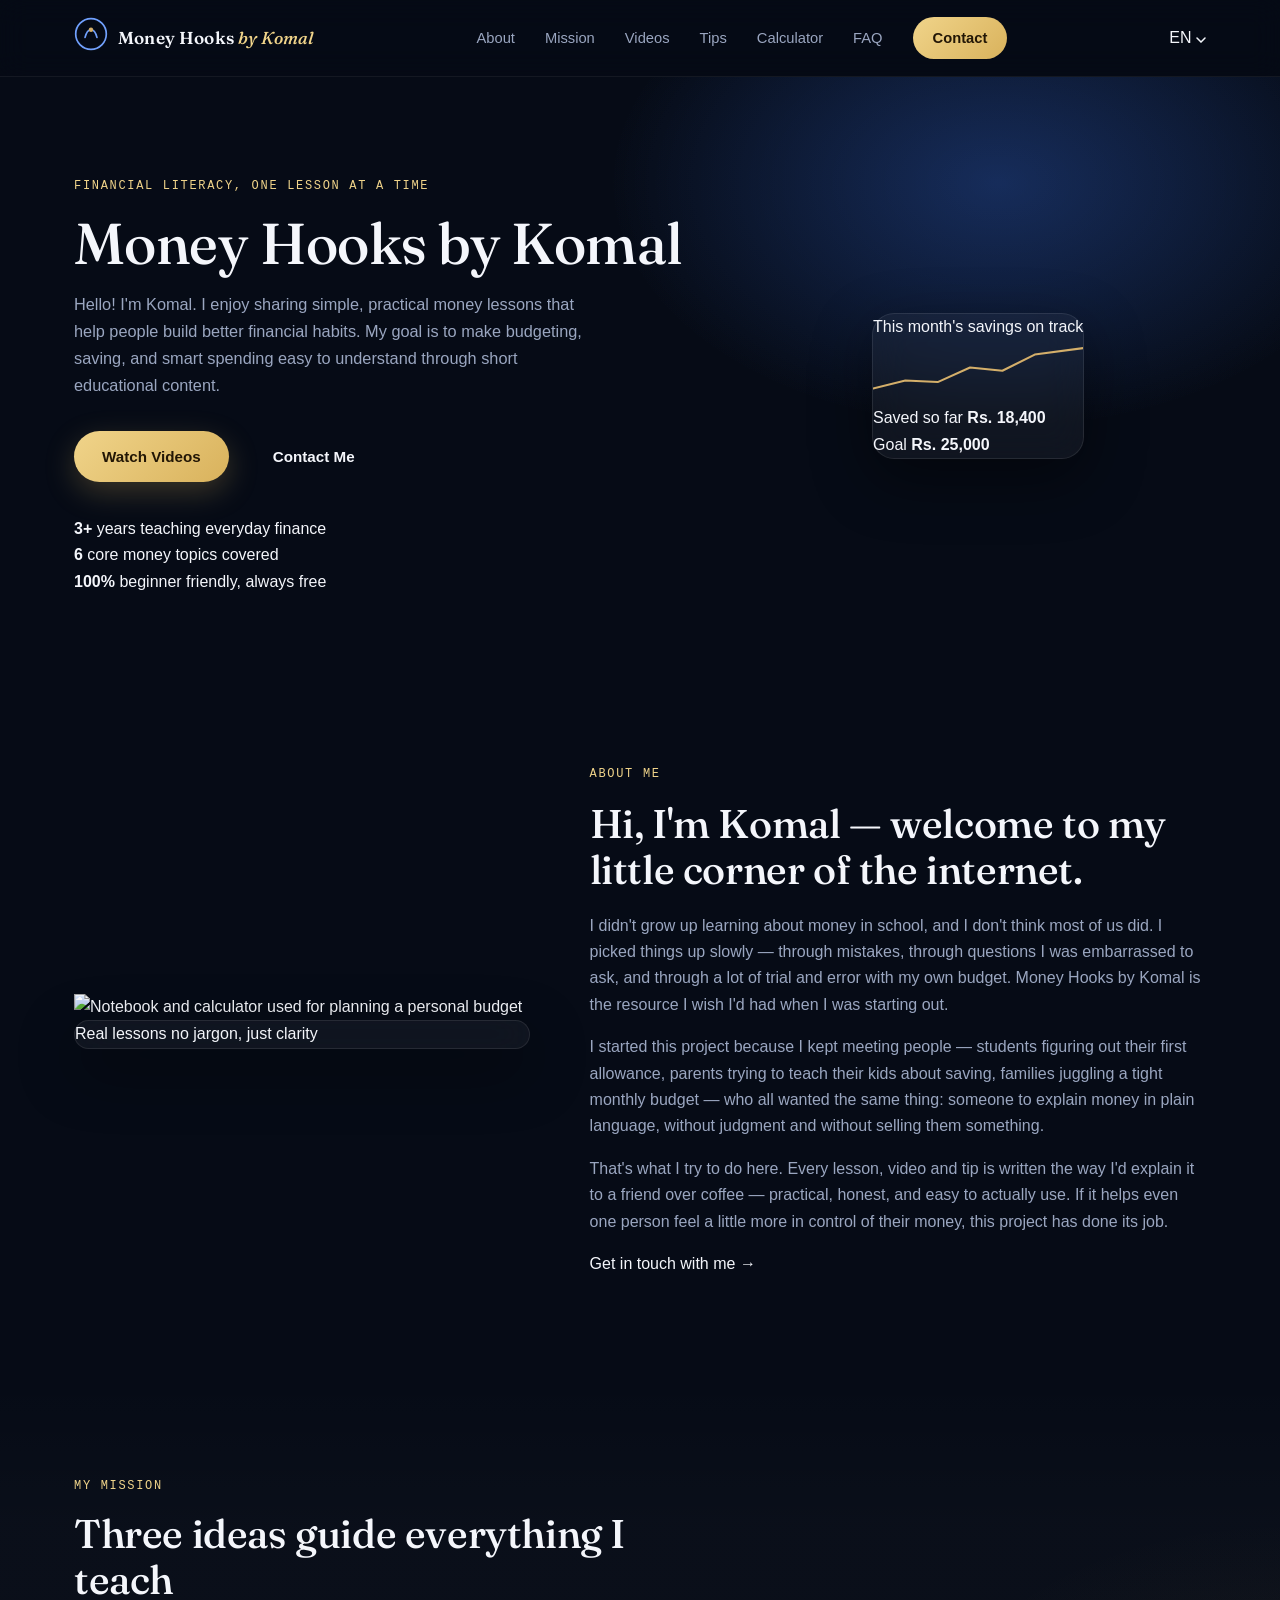
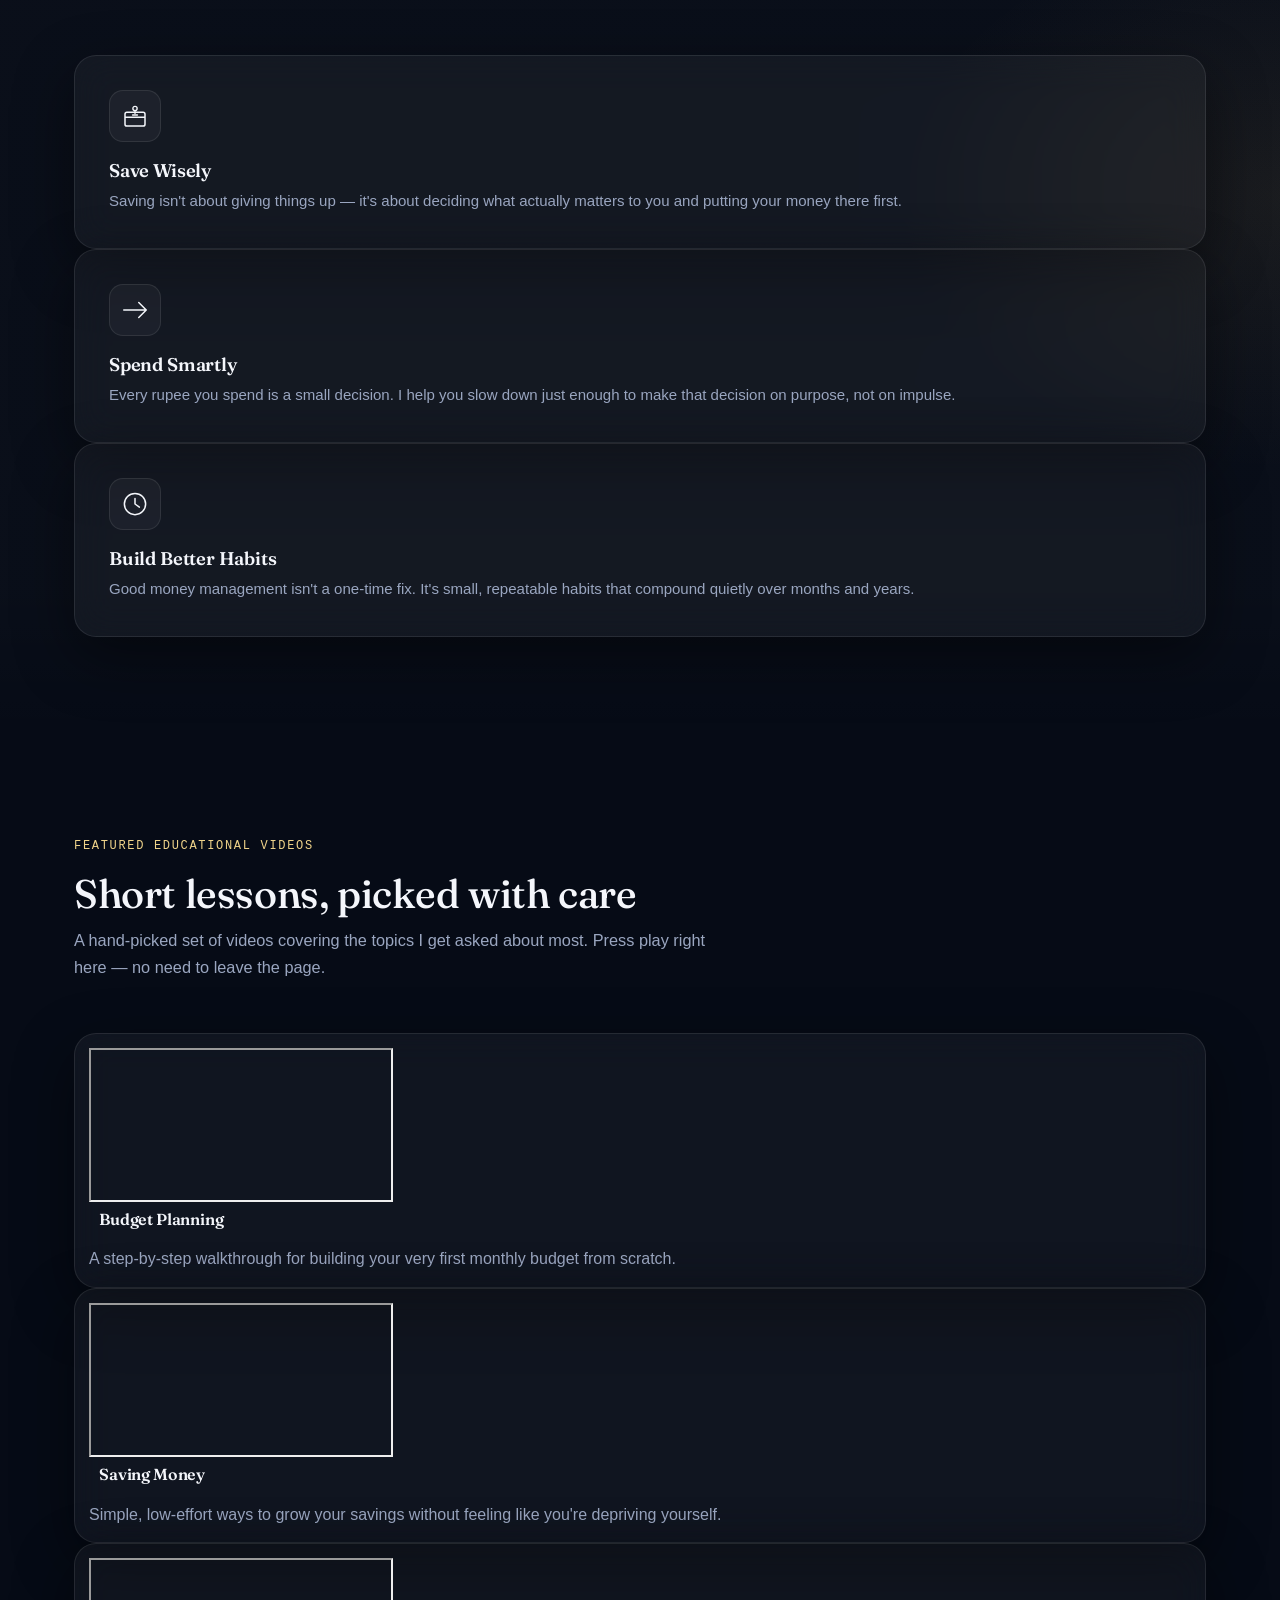
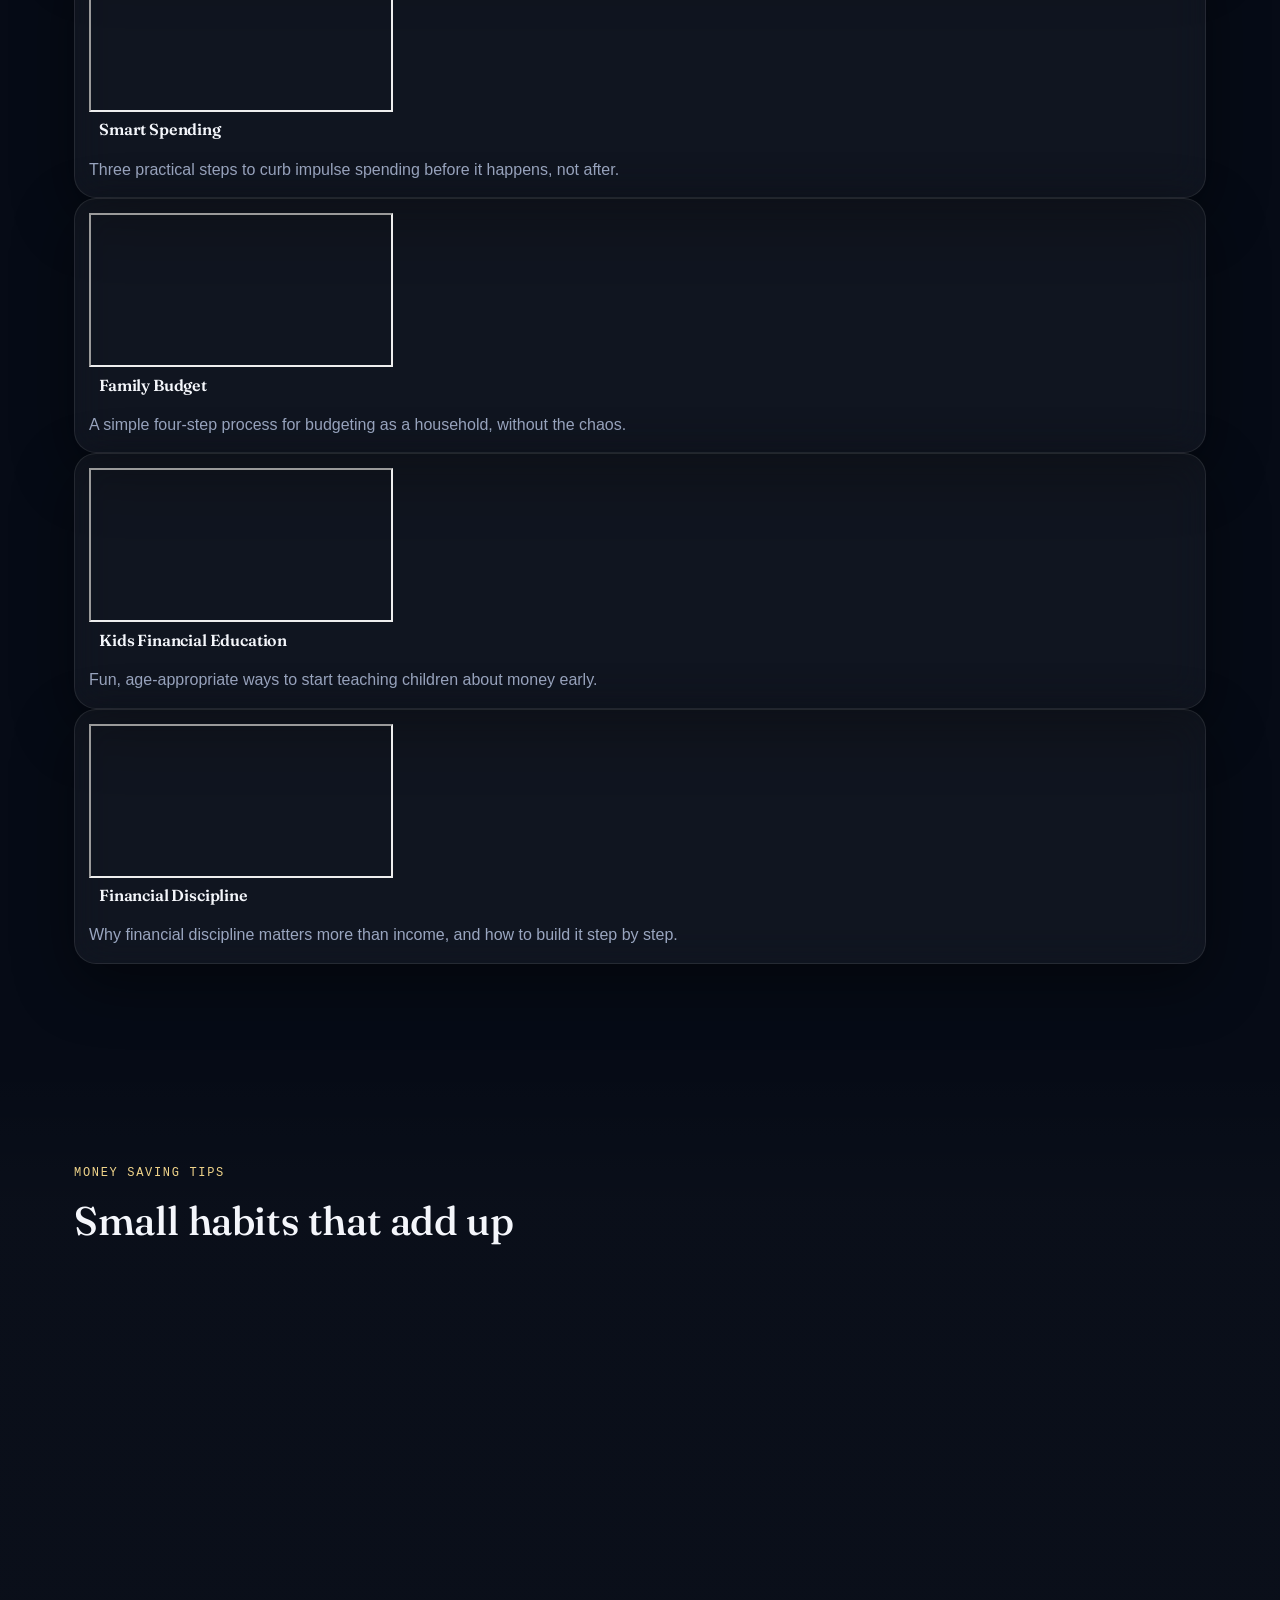
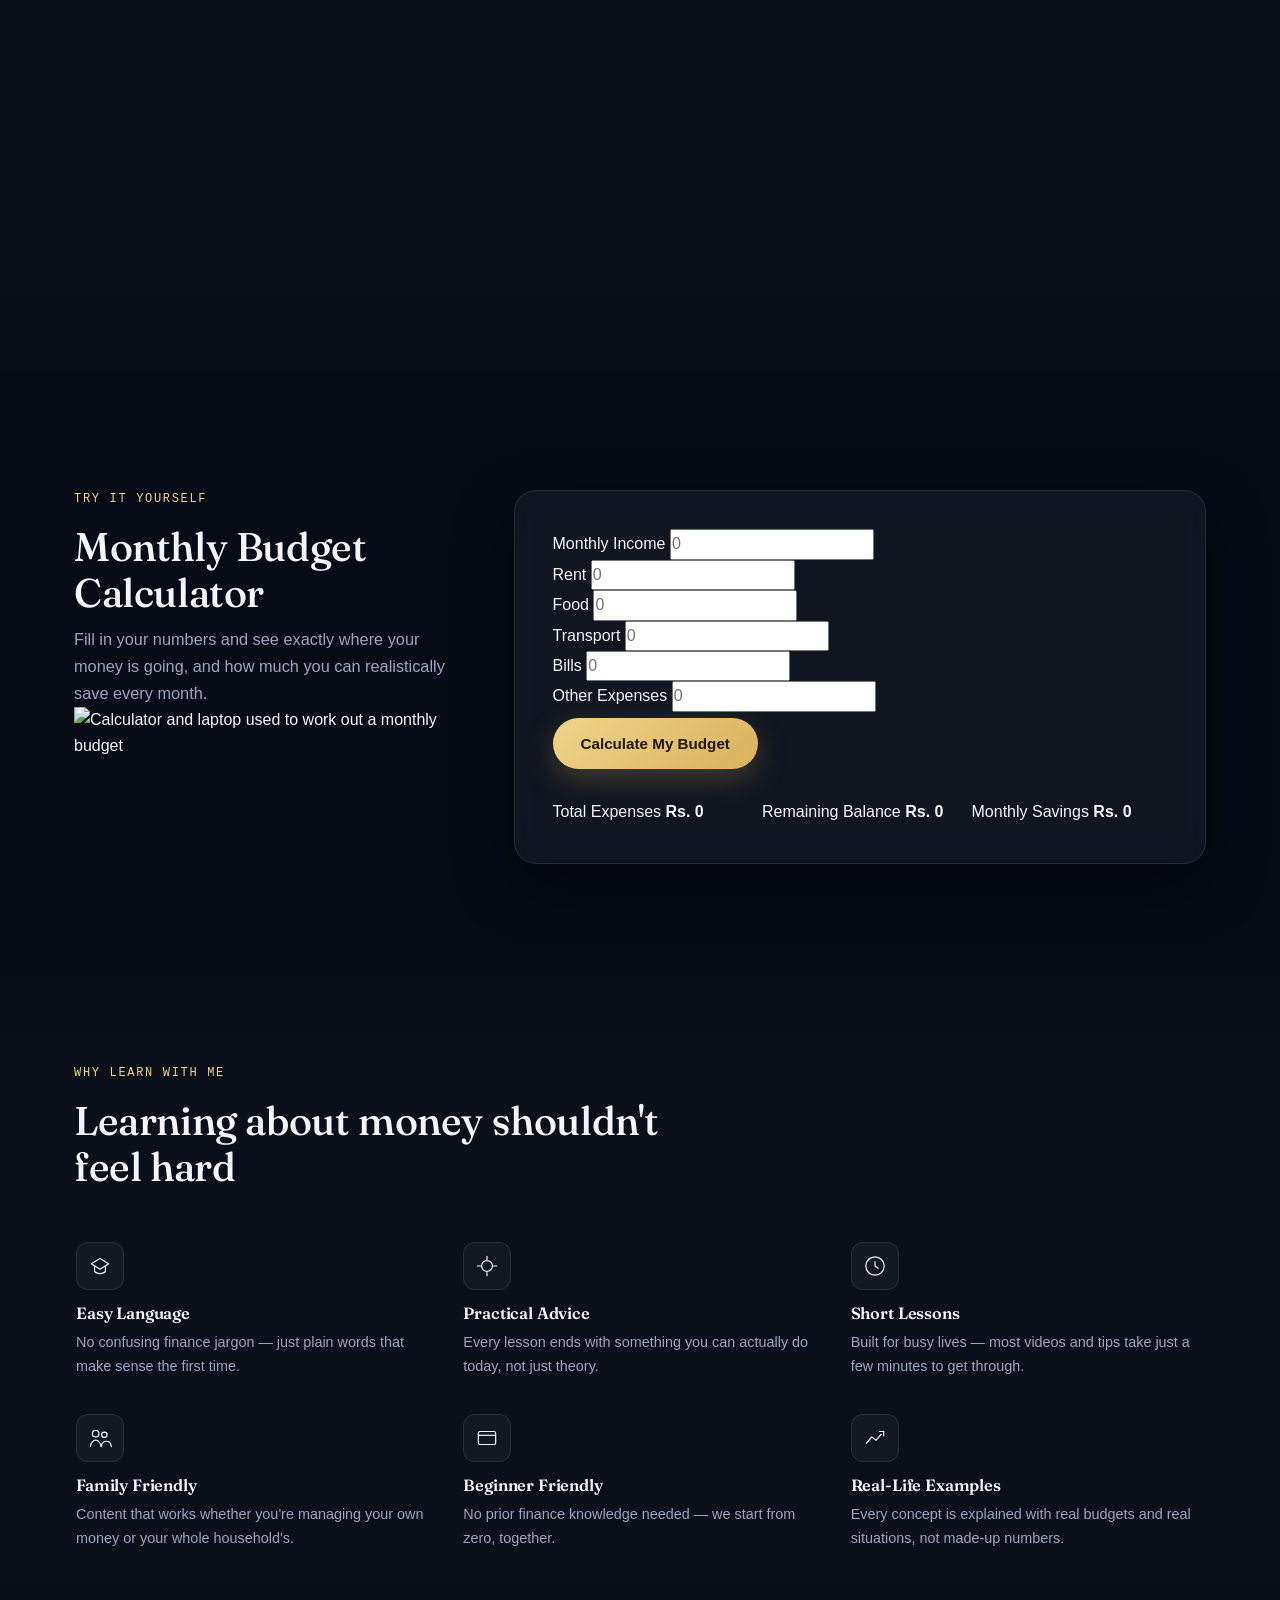
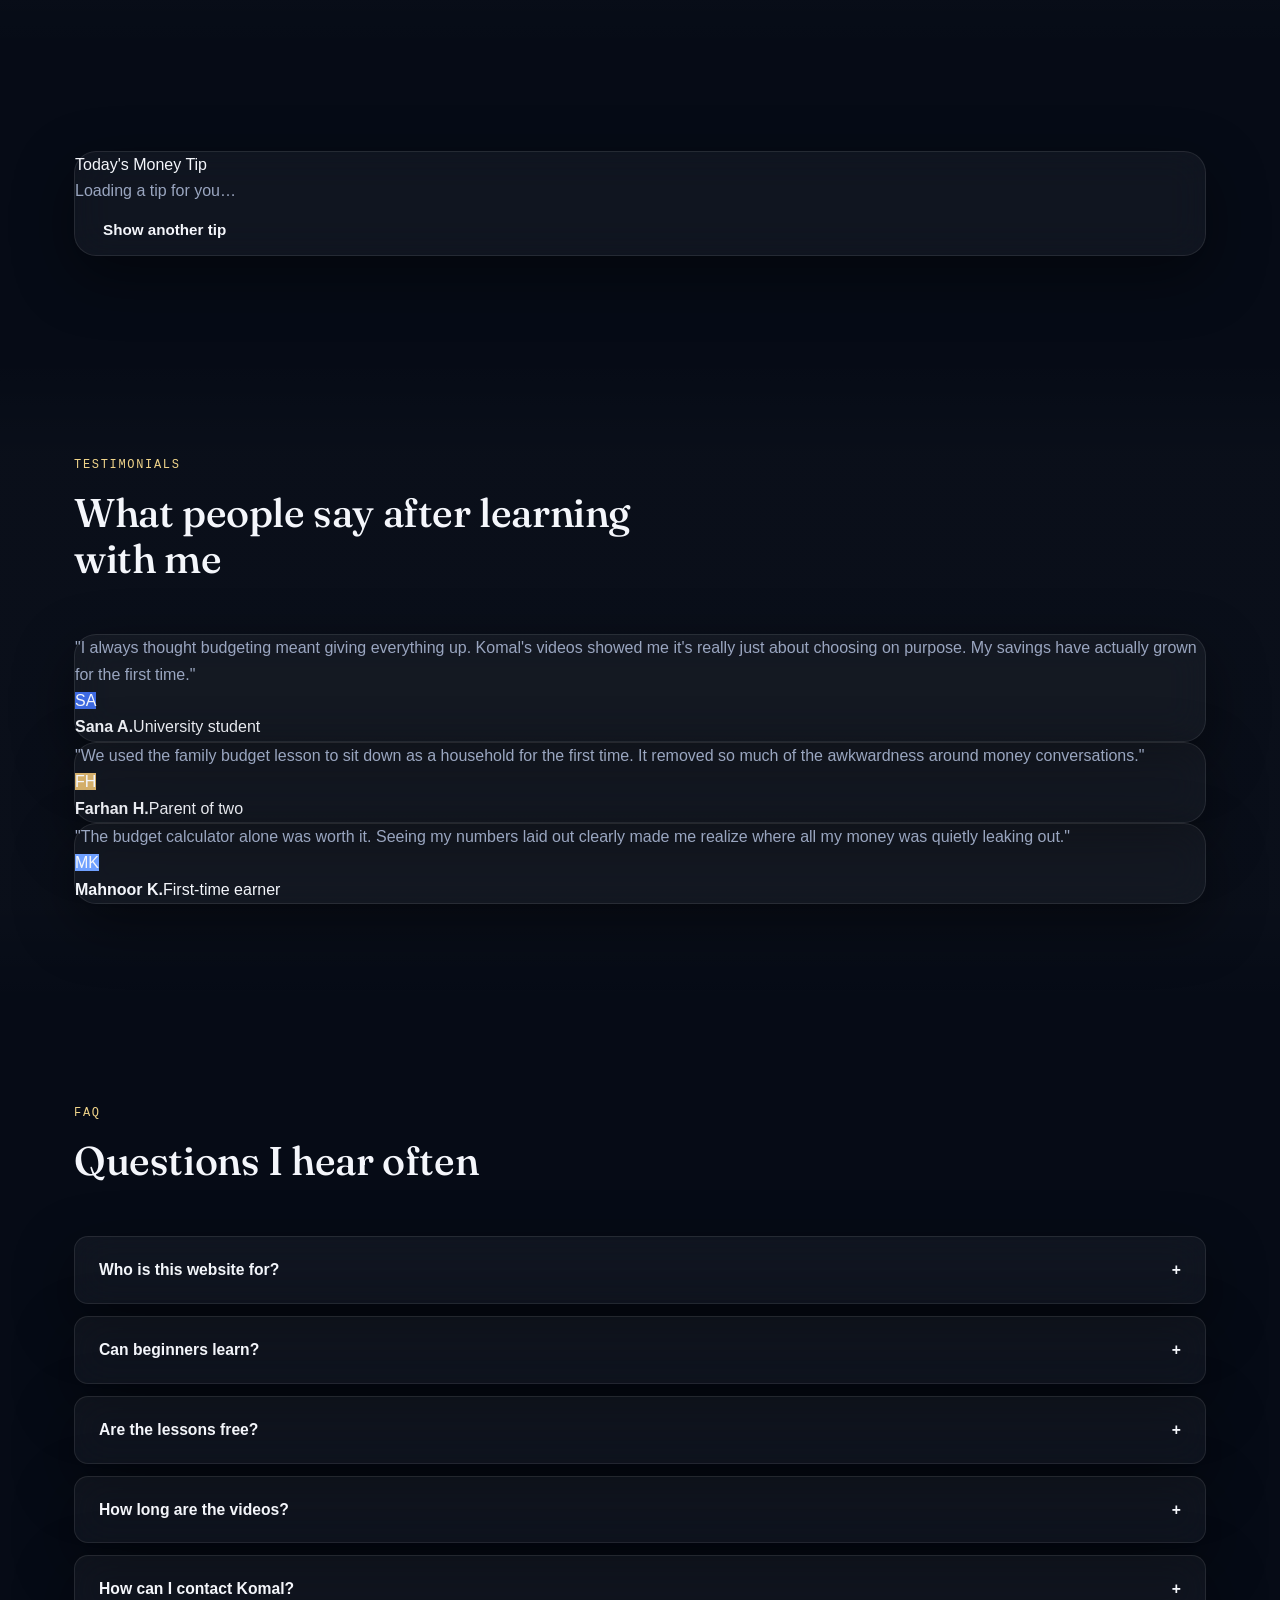
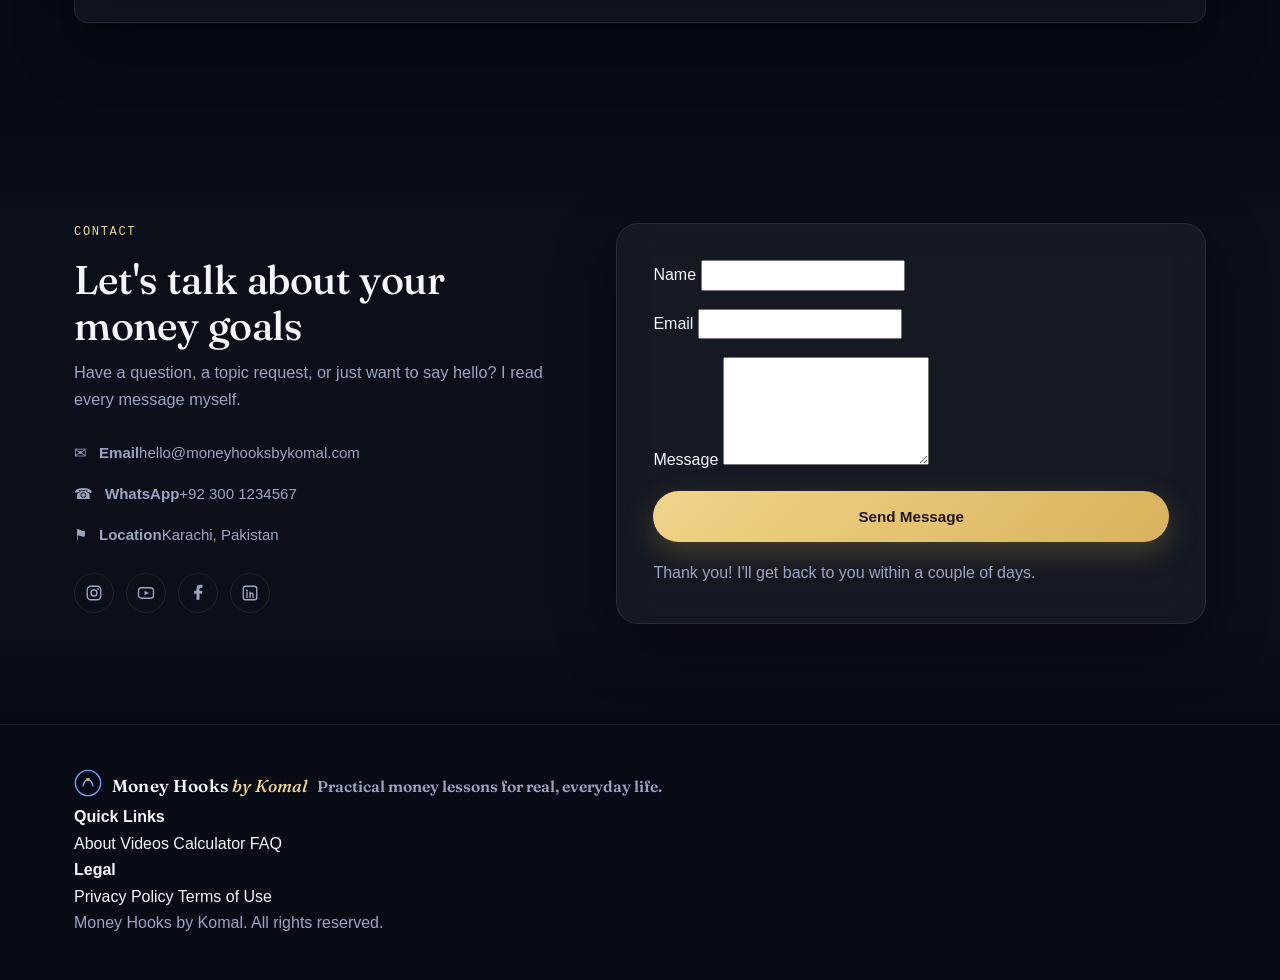
==== index.html @ 59510268 "Rename index (4).html to index.html" ====
<!DOCTYPE html>
<html lang="en">
<head>
<meta charset="UTF-8">
<meta name="viewport" content="width=device-width, initial-scale=1.0">
<title>Money Hooks by Komal — Simple Money Lessons for Real Life</title>
<meta name="description" content="Money Hooks by Komal helps students, parents and beginners learn practical budgeting, saving and smart spending through short, friendly lessons.">

<!-- Fonts: Fraunces for warm editorial headings, Plus Jakarta Sans for clean readable body text -->
<link rel="preconnect" href="https://fonts.googleapis.com">
<link rel="preconnect" href="https://fonts.gstatic.com" crossorigin>
<link href="https://fonts.googleapis.com/css2?family=Fraunces:ital,opsz,wght@0,9..144,400;0,9..144,500;0,9..144,600;0,9..144,700;1,9..144,500&family=Plus+Jakarta+Sans:wght@400;500;600;700;800&display=swap" rel="stylesheet">

<link rel="stylesheet" href="style.css">
</head>
<body>

<!-- ============ HEADER / NAV ============ -->
<header class="site-header" id="top">
  <div class="container header-inner">
    <a href="#top" class="logo">
      <span class="logo-mark" aria-hidden="true">
        <svg viewBox="0 0 40 40" width="34" height="34">
          <circle cx="20" cy="20" r="18" fill="none" stroke="url(#logoGrad)" stroke-width="2"/>
          <path d="M13 24c1.5-6 4-9 7-9s5.5 3 7 9" fill="none" stroke="url(#logoGrad)" stroke-width="2" stroke-linecap="round"/>
          <circle cx="20" cy="15" r="2.6" fill="#D4AF6A"/>
          <defs>
            <linearGradient id="logoGrad" x1="0" y1="0" x2="40" y2="40">
              <stop offset="0" stop-color="#6FA0FF"/>
              <stop offset="1" stop-color="#D4AF6A"/>
            </linearGradient>
          </defs>
        </svg>
      </span>
      <span class="logo-text">Money Hooks <em>by Komal</em></span>
    </a>

    <nav class="main-nav" id="mainNav">
      <a href="#about" data-i18n="nav_about">About</a>
      <a href="#mission" data-i18n="nav_mission">Mission</a>
      <a href="#videos" data-i18n="nav_videos">Videos</a>
      <a href="#tips" data-i18n="nav_tips">Tips</a>
      <a href="#calculator" data-i18n="nav_calculator">Calculator</a>
      <a href="#faq" data-i18n="nav_faq">FAQ</a>
      <a href="#contact" class="nav-cta" data-i18n="nav_contact">Contact</a>
    </nav>

    <div class="header-actions">
      <div class="lang-switcher" id="langSwitcher">
        <button class="lang-btn" id="langToggle" aria-haspopup="listbox" aria-expanded="false">
          <span id="langCurrent">EN</span>
          <svg width="10" height="6" viewBox="0 0 10 6"><path d="M1 1l4 4 4-4" stroke="currentColor" stroke-width="1.5" fill="none" stroke-linecap="round"/></svg>
        </button>
        <ul class="lang-menu" id="langMenu" role="listbox">
          <li role="option" data-lang="en">English</li>
          <li role="option" data-lang="ur">اردو</li>
          <li role="option" data-lang="hi">हिन्दी</li>
        </ul>
      </div>
      <button class="hamburger" id="hamburger" aria-label="Toggle menu" aria-expanded="false">
        <span></span><span></span><span></span>
      </button>
    </div>
  </div>
</header>

<!-- ============ HERO ============ -->
<section class="hero">
  <div class="hero-bg" aria-hidden="true">
    <div class="hero-glow glow-blue"></div>
    <div class="hero-glow glow-gold"></div>
  </div>

  <div class="container hero-inner">
    <div class="hero-copy reveal">
      <p class="eyebrow" data-i18n="hero_eyebrow">Financial literacy, one lesson at a time</p>
      <h1 data-i18n="hero_heading">Money Hooks <span class="accent-text">by Komal</span></h1>
      <p class="hero-intro" data-i18n="hero_intro">Hello! I'm Komal. I enjoy sharing simple, practical money lessons that help people build better financial habits. My goal is to make budgeting, saving, and smart spending easy to understand through short educational content.</p>

      <div class="hero-buttons">
        <a href="#videos" class="btn btn-primary" data-i18n="hero_btn_videos">Watch Videos</a>
        <a href="#contact" class="btn btn-ghost" data-i18n="hero_btn_contact">Contact Me</a>
      </div>

      <div class="hero-credentials">
        <div class="credential">
          <strong data-i18n="hero_cred1_num">3+</strong>
          <span data-i18n="hero_cred1_label">years teaching everyday finance</span>
        </div>
        <div class="credential">
          <strong data-i18n="hero_cred2_num">6</strong>
          <span data-i18n="hero_cred2_label">core money topics covered</span>
        </div>
        <div class="credential">
          <strong data-i18n="hero_cred3_num">100%</strong>
          <span data-i18n="hero_cred3_label">beginner friendly, always free</span>
        </div>
      </div>
    </div>

    <!-- Signature element: an animated rising "savings stack" card -->
    <div class="hero-visual reveal" style="--delay:.15s">
      <div class="glass-card savings-stack-card">
        <div class="stack-card-head">
          <span data-i18n="hero_stack_label">This month's savings</span>
          <span class="stack-pill" data-i18n="hero_stack_pill">on track</span>
        </div>
        <div class="coin-stack" aria-hidden="true">
          <div class="coin" style="--n:0"></div>
          <div class="coin" style="--n:1"></div>
          <div class="coin" style="--n:2"></div>
          <div class="coin" style="--n:3"></div>
          <div class="coin" style="--n:4"></div>
          <div class="coin coin-top" style="--n:5"></div>
        </div>
        <svg class="growth-line" viewBox="0 0 260 70" preserveAspectRatio="none">
          <polyline points="0,60 40,50 80,52 120,34 160,38 200,18 260,10" fill="none" stroke="#D4AF6A" stroke-width="2.5" stroke-linecap="round" stroke-linejoin="round"/>
        </svg>
        <div class="stack-card-foot">
          <div>
            <span class="foot-label" data-i18n="hero_stack_saved">Saved so far</span>
            <strong>Rs. 18,400</strong>
          </div>
          <div>
            <span class="foot-label" data-i18n="hero_stack_goal">Goal</span>
            <strong>Rs. 25,000</strong>
          </div>
        </div>
      </div>
    </div>
  </div>
</section>

<!-- ============ ABOUT ============ -->
<section class="section" id="about">
  <div class="container about-grid">
    <div class="about-image reveal">
      <img src="https://images.unsplash.com/photo-1707902665498-a202981fb5ac?fm=jpg&q=80&w=1200&auto=format&fit=crop" alt="Notebook and calculator used for planning a personal budget" loading="lazy">
      <div class="about-image-tag glass-card">
        <span data-i18n="about_tag_title">Real lessons</span>
        <span data-i18n="about_tag_sub">no jargon, just clarity</span>
      </div>
    </div>

    <div class="about-copy reveal" style="--delay:.1s">
      <p class="eyebrow" data-i18n="about_eyebrow">About Me</p>
      <h2 data-i18n="about_heading">Hi, I'm Komal — welcome to my little corner of the internet.</h2>
      <p data-i18n="about_p1">I didn't grow up learning about money in school, and I don't think most of us did. I picked things up slowly — through mistakes, through questions I was embarrassed to ask, and through a lot of trial and error with my own budget. Money Hooks by Komal is the resource I wish I'd had when I was starting out.</p>
      <p data-i18n="about_p2">I started this project because I kept meeting people — students figuring out their first allowance, parents trying to teach their kids about saving, families juggling a tight monthly budget — who all wanted the same thing: someone to explain money in plain language, without judgment and without selling them something.</p>
      <p data-i18n="about_p3">That's what I try to do here. Every lesson, video and tip is written the way I'd explain it to a friend over coffee — practical, honest, and easy to actually use. If it helps even one person feel a little more in control of their money, this project has done its job.</p>
      <a href="#contact" class="text-link" data-i18n="about_link">Get in touch with me →</a>
    </div>
  </div>
</section>

<!-- ============ MISSION ============ -->
<section class="section section-alt" id="mission">
  <div class="container">
    <div class="section-head reveal">
      <p class="eyebrow" data-i18n="mission_eyebrow">My Mission</p>
      <h2 data-i18n="mission_heading">Three ideas guide everything I teach</h2>
    </div>

    <div class="mission-grid">
      <div class="glass-card mission-card reveal">
        <div class="mission-icon" aria-hidden="true">
          <!-- modern savings box (no piggy bank), with coin slot and a coin dropping in -->
          <svg viewBox="0 0 48 48" width="30" height="30">
            <rect x="8" y="18" width="32" height="22" rx="3" fill="none" stroke="currentColor" stroke-width="2.4"/>
            <path d="M8 26h32" stroke="currentColor" stroke-width="2.4"/>
            <rect x="19" y="21" width="10" height="2.4" rx="1.2" fill="currentColor"/>
            <circle cx="24" cy="12" r="3.4" fill="none" stroke="currentColor" stroke-width="2.2"/>
            <path d="M24 15.4v4.5" stroke="currentColor" stroke-width="2.2" stroke-linecap="round"/>
          </svg>
        </div>
        <h3 data-i18n="mission_card1_title">Save Wisely</h3>
        <p data-i18n="mission_card1_body">Saving isn't about giving things up — it's about deciding what actually matters to you and putting your money there first.</p>
      </div>

      <div class="glass-card mission-card reveal" style="--delay:.1s">
        <div class="mission-icon" aria-hidden="true">
          <svg viewBox="0 0 48 48" width="30" height="30"><path d="M6 24h36M30 12l12 12-12 12" fill="none" stroke="currentColor" stroke-width="2.4" stroke-linecap="round" stroke-linejoin="round"/></svg>
        </div>
        <h3 data-i18n="mission_card2_title">Spend Smartly</h3>
        <p data-i18n="mission_card2_body">Every rupee you spend is a small decision. I help you slow down just enough to make that decision on purpose, not on impulse.</p>
      </div>

      <div class="glass-card mission-card reveal" style="--delay:.2s">
        <div class="mission-icon" aria-hidden="true">
          <svg viewBox="0 0 48 48" width="30" height="30"><circle cx="24" cy="24" r="17" fill="none" stroke="currentColor" stroke-width="2.4"/><path d="M24 15v9l7 5" fill="none" stroke="currentColor" stroke-width="2.4" stroke-linecap="round" stroke-linejoin="round"/></svg>
        </div>
        <h3 data-i18n="mission_card3_title">Build Better Habits</h3>
        <p data-i18n="mission_card3_body">Good money management isn't a one-time fix. It's small, repeatable habits that compound quietly over months and years.</p>
      </div>
    </div>
  </div>
</section>

<!-- ============ FEATURED VIDEOS ============ -->
<section class="section" id="videos">
  <div class="container">
    <div class="section-head reveal">
      <p class="eyebrow" data-i18n="videos_eyebrow">Featured Educational Videos</p>
      <h2 data-i18n="videos_heading">Short lessons, picked with care</h2>
      <p class="section-sub" data-i18n="videos_sub">A hand-picked set of videos covering the topics I get asked about most. Press play right here — no need to leave the page.</p>
    </div>

    <div class="video-grid">
      <div class="glass-card video-card reveal">
        <div class="video-embed">
          <iframe src="https://www.youtube.com/embed/qQLLDPAEzT0" title="How do you build a budget? — Khan Academy" loading="lazy" allow="accelerometer; autoplay; clipboard-write; encrypted-media; gyroscope; picture-in-picture" allowfullscreen></iframe>
        </div>
        <h3 data-i18n="video1_title">Budget Planning</h3>
        <p data-i18n="video1_body">A step-by-step walkthrough for building your very first monthly budget from scratch.</p>
      </div>

      <div class="glass-card video-card reveal" style="--delay:.08s">
        <div class="video-embed">
          <iframe src="https://www.youtube.com/embed/cnW_HDIBmz4" title="Why and how to save — Khan Academy" loading="lazy" allow="accelerometer; autoplay; clipboard-write; encrypted-media; gyroscope; picture-in-picture" allowfullscreen></iframe>
        </div>
        <h3 data-i18n="video2_title">Saving Money</h3>
        <p data-i18n="video2_body">Simple, low-effort ways to grow your savings without feeling like you're depriving yourself.</p>
      </div>

      <div class="glass-card video-card reveal" style="--delay:.16s">
        <div class="video-embed">
          <iframe src="https://www.youtube.com/embed/LKxOamnP8J4" title="Budgeting and the 50:30:20 rule — Khan Academy" loading="lazy" allow="accelerometer; autoplay; clipboard-write; encrypted-media; gyroscope; picture-in-picture" allowfullscreen></iframe>
        </div>
        <h3 data-i18n="video3_title">Smart Spending</h3>
        <p data-i18n="video3_body">Three practical steps to curb impulse spending before it happens, not after.</p>
      </div>

      <div class="glass-card video-card reveal" style="--delay:.24s">
        <div class="video-embed">
          <iframe src="https://www.youtube.com/embed/FDoHKU-pdFs" title="Our budget and planning for our future — Khan Academy" loading="lazy" allow="accelerometer; autoplay; clipboard-write; encrypted-media; gyroscope; picture-in-picture" allowfullscreen></iframe>
        </div>
        <h3 data-i18n="video4_title">Family Budget</h3>
        <p data-i18n="video4_body">A simple four-step process for budgeting as a household, without the chaos.</p>
      </div>

      <div class="glass-card video-card reveal" style="--delay:.32s">
        <div class="video-embed">
          <iframe src="https://www.youtube.com/embed/HOH5Z6g9Ne0" title="Kids Financial Education" loading="lazy" allow="accelerometer; autoplay; clipboard-write; encrypted-media; gyroscope; picture-in-picture" allowfullscreen></iframe>
        </div>
        <h3 data-i18n="video5_title">Kids Financial Education</h3>
        <p data-i18n="video5_body">Fun, age-appropriate ways to start teaching children about money early.</p>
      </div>

      <div class="glass-card video-card reveal" style="--delay:.4s">
        <div class="video-embed">
          <iframe src="https://www.youtube.com/embed/ezjSvY8PCPM" title="Financial Discipline" loading="lazy" allow="accelerometer; autoplay; clipboard-write; encrypted-media; gyroscope; picture-in-picture" allowfullscreen></iframe>
        </div>
        <h3 data-i18n="video6_title">Financial Discipline</h3>
        <p data-i18n="video6_body">Why financial discipline matters more than income, and how to build it step by step.</p>
      </div>
    </div>
  </div>
</section>

<!-- ============ MONEY SAVING TIPS ============ -->
<section class="section section-alt" id="tips">
  <div class="container">
    <div class="section-head reveal">
      <p class="eyebrow" data-i18n="tips_eyebrow">Money Saving Tips</p>
      <h2 data-i18n="tips_heading">Small habits that add up</h2>
    </div>

    <div class="tips-grid">
      <div class="glass-card tip-card reveal">
        <span class="tip-num">01</span>
        <h3 data-i18n="tip1_title">Track your expenses</h3>
        <p data-i18n="tip1_body">Write down everything you spend for two weeks. You can't fix what you can't see.</p>
      </div>
      <div class="glass-card tip-card reveal" style="--delay:.06s">
        <span class="tip-num">02</span>
        <h3 data-i18n="tip2_title">Create a monthly budget</h3>
        <p data-i18n="tip2_body">Give every rupee a job before the month starts, so your money has direction.</p>
      </div>
      <div class="glass-card tip-card reveal" style="--delay:.12s">
        <span class="tip-num">03</span>
        <h3 data-i18n="tip3_title">Save before spending</h3>
        <p data-i18n="tip3_body">Move savings out the moment you're paid, so what's left is what you can spend.</p>
      </div>
      <div class="glass-card tip-card reveal" style="--delay:.18s">
        <span class="tip-num">04</span>
        <h3 data-i18n="tip4_title">Avoid impulse buying</h3>
        <p data-i18n="tip4_body">Wait 24 hours before any non-essential purchase. Most urges fade on their own.</p>
      </div>
      <div class="glass-card tip-card reveal" style="--delay:.24s">
        <span class="tip-num">05</span>
        <h3 data-i18n="tip5_title">Compare prices before shopping</h3>
        <p data-i18n="tip5_body">A few minutes of comparing can save more than an hour of extra work would earn.</p>
      </div>
      <div class="glass-card tip-card reveal" style="--delay:.3s">
        <span class="tip-num">06</span>
        <h3 data-i18n="tip6_title">Build an emergency fund</h3>
        <p data-i18n="tip6_body">Even a small cushion keeps one bad month from turning into a financial crisis.</p>
      </div>
    </div>
  </div>
</section>

<!-- ============ BUDGET CALCULATOR ============ -->
<section class="section" id="calculator">
  <div class="container calc-grid">
    <div class="calc-copy reveal">
      <p class="eyebrow" data-i18n="calc_eyebrow">Try It Yourself</p>
      <h2 data-i18n="calc_heading">Monthly Budget Calculator</h2>
      <p class="section-sub" data-i18n="calc_sub">Fill in your numbers and see exactly where your money is going, and how much you can realistically save every month.</p>
      <img class="calc-image" src="https://images.unsplash.com/photo-1711606815631-38d32cdaec3e?fm=jpg&q=80&w=1000&auto=format&fit=crop" alt="Calculator and laptop used to work out a monthly budget" loading="lazy">
    </div>

    <div class="glass-card calc-card reveal" style="--delay:.1s">
      <div class="calc-field">
        <label for="income" data-i18n="calc_income">Monthly Income</label>
        <input type="number" id="income" min="0" placeholder="0" inputmode="numeric">
      </div>
      <div class="calc-field">
        <label for="rent" data-i18n="calc_rent">Rent</label>
        <input type="number" id="rent" min="0" placeholder="0" inputmode="numeric">
      </div>
      <div class="calc-field">
        <label for="food" data-i18n="calc_food">Food</label>
        <input type="number" id="food" min="0" placeholder="0" inputmode="numeric">
      </div>
      <div class="calc-field">
        <label for="transport" data-i18n="calc_transport">Transport</label>
        <input type="number" id="transport" min="0" placeholder="0" inputmode="numeric">
      </div>
      <div class="calc-field">
        <label for="bills" data-i18n="calc_bills">Bills</label>
        <input type="number" id="bills" min="0" placeholder="0" inputmode="numeric">
      </div>
      <div class="calc-field">
        <label for="other" data-i18n="calc_other">Other Expenses</label>
        <input type="number" id="other" min="0" placeholder="0" inputmode="numeric">
      </div>

      <button class="btn btn-primary calc-btn" id="calcBtn" data-i18n="calc_button">Calculate My Budget</button>

      <div class="calc-results" id="calcResults">
        <div class="calc-result">
          <span data-i18n="calc_total_expenses">Total Expenses</span>
          <strong id="totalExpenses">Rs. 0</strong>
        </div>
        <div class="calc-result">
          <span data-i18n="calc_remaining">Remaining Balance</span>
          <strong id="remainingBalance">Rs. 0</strong>
        </div>
        <div class="calc-result calc-result-highlight">
          <span data-i18n="calc_savings">Monthly Savings</span>
          <strong id="monthlySavings">Rs. 0</strong>
        </div>
      </div>
    </div>
  </div>
</section>

<!-- ============ WHY LEARN WITH ME ============ -->
<section class="section section-alt" id="why">
  <div class="container">
    <div class="section-head reveal">
      <p class="eyebrow" data-i18n="why_eyebrow">Why Learn With Me</p>
      <h2 data-i18n="why_heading">Learning about money shouldn't feel hard</h2>
    </div>

    <div class="why-grid">
      <div class="why-item reveal">
        <div class="why-icon" aria-hidden="true"><svg viewBox="0 0 48 48" width="26" height="26"><path d="M8 20l16-10 16 10-16 10z" fill="none" stroke="currentColor" stroke-width="2.2" stroke-linejoin="round"/><path d="M14 24v9c0 2 4.5 5 10 5s10-3 10-5v-9" fill="none" stroke="currentColor" stroke-width="2.2"/></svg></div>
        <h3 data-i18n="why1_title">Easy Language</h3>
        <p data-i18n="why1_body">No confusing finance jargon — just plain words that make sense the first time.</p>
      </div>
      <div class="why-item reveal" style="--delay:.06s">
        <div class="why-icon" aria-hidden="true"><svg viewBox="0 0 48 48" width="26" height="26"><path d="M24 6v6M24 36v6M6 24h6M36 24h6" stroke="currentColor" stroke-width="2.2" stroke-linecap="round"/><circle cx="24" cy="24" r="10" fill="none" stroke="currentColor" stroke-width="2.2"/></svg></div>
        <h3 data-i18n="why2_title">Practical Advice</h3>
        <p data-i18n="why2_body">Every lesson ends with something you can actually do today, not just theory.</p>
      </div>
      <div class="why-item reveal" style="--delay:.12s">
        <div class="why-icon" aria-hidden="true"><svg viewBox="0 0 48 48" width="26" height="26"><circle cx="24" cy="24" r="17" fill="none" stroke="currentColor" stroke-width="2.2"/><path d="M24 16v8l6 4" stroke="currentColor" stroke-width="2.2" stroke-linecap="round"/></svg></div>
        <h3 data-i18n="why3_title">Short Lessons</h3>
        <p data-i18n="why3_body">Built for busy lives — most videos and tips take just a few minutes to get through.</p>
      </div>
      <div class="why-item reveal" style="--delay:.18s">
        <div class="why-icon" aria-hidden="true"><svg viewBox="0 0 48 48" width="26" height="26"><circle cx="16" cy="16" r="6" fill="none" stroke="currentColor" stroke-width="2.2"/><circle cx="32" cy="18" r="5" fill="none" stroke="currentColor" stroke-width="2.2"/><path d="M6 40c1-8 6-12 10-12s9 4 10 12M26 40c1-6 5-10 10-10s8 4 9 10" fill="none" stroke="currentColor" stroke-width="2.2" stroke-linecap="round"/></svg></div>
        <h3 data-i18n="why4_title">Family Friendly</h3>
        <p data-i18n="why4_body">Content that works whether you're managing your own money or your whole household's.</p>
      </div>
      <div class="why-item reveal" style="--delay:.24s">
        <div class="why-icon" aria-hidden="true"><svg viewBox="0 0 48 48" width="26" height="26"><rect x="8" y="12" width="32" height="24" rx="3" fill="none" stroke="currentColor" stroke-width="2.2"/><path d="M8 19h32" stroke="currentColor" stroke-width="2.2"/></svg></div>
        <h3 data-i18n="why5_title">Beginner Friendly</h3>
        <p data-i18n="why5_body">No prior finance knowledge needed — we start from zero, together.</p>
      </div>
      <div class="why-item reveal" style="--delay:.3s">
        <div class="why-icon" aria-hidden="true"><svg viewBox="0 0 48 48" width="26" height="26"><path d="M8 34l10-12 8 6 14-16" fill="none" stroke="currentColor" stroke-width="2.2" stroke-linecap="round" stroke-linejoin="round"/><path d="M32 12h8v8" stroke="currentColor" stroke-width="2.2" stroke-linecap="round" stroke-linejoin="round"/></svg></div>
        <h3 data-i18n="why6_title">Real-Life Examples</h3>
        <p data-i18n="why6_body">Every concept is explained with real budgets and real situations, not made-up numbers.</p>
      </div>
    </div>
  </div>
</section>

<!-- ============ TODAY'S MONEY TIP ============ -->
<section class="section" id="daily-tip">
  <div class="container">
    <div class="glass-card daily-tip-card reveal">
      <span class="daily-tip-eyebrow" data-i18n="daily_eyebrow">Today's Money Tip</span>
      <p class="daily-tip-text" id="dailyTipText">Loading a tip for you…</p>
      <button class="btn btn-ghost daily-tip-btn" id="newTipBtn" data-i18n="daily_button">Show another tip</button>
    </div>
  </div>
</section>

<!-- ============ TESTIMONIALS ============ -->
<section class="section section-alt" id="testimonials">
  <div class="container">
    <div class="section-head reveal">
      <p class="eyebrow" data-i18n="test_eyebrow">Testimonials</p>
      <h2 data-i18n="test_heading">What people say after learning with me</h2>
    </div>

    <div class="testimonial-grid">
      <div class="glass-card testimonial-card reveal">
        <p data-i18n="test1_body">"I always thought budgeting meant giving everything up. Komal's videos showed me it's really just about choosing on purpose. My savings have actually grown for the first time."</p>
        <div class="testimonial-person">
          <span class="avatar" style="background:#3E6AE1">SA</span>
          <div><strong data-i18n="test1_name">Sana A.</strong><span data-i18n="test1_role">University student</span></div>
        </div>
      </div>
      <div class="glass-card testimonial-card reveal" style="--delay:.08s">
        <p data-i18n="test2_body">"We used the family budget lesson to sit down as a household for the first time. It removed so much of the awkwardness around money conversations."</p>
        <div class="testimonial-person">
          <span class="avatar" style="background:#D4AF6A">FH</span>
          <div><strong data-i18n="test2_name">Farhan H.</strong><span data-i18n="test2_role">Parent of two</span></div>
        </div>
      </div>
      <div class="glass-card testimonial-card reveal" style="--delay:.16s">
        <p data-i18n="test3_body">"The budget calculator alone was worth it. Seeing my numbers laid out clearly made me realize where all my money was quietly leaking out."</p>
        <div class="testimonial-person">
          <span class="avatar" style="background:#6FA0FF">MK</span>
          <div><strong data-i18n="test3_name">Mahnoor K.</strong><span data-i18n="test3_role">First-time earner</span></div>
        </div>
      </div>
    </div>
  </div>
</section>

<!-- ============ FAQ ============ -->
<section class="section" id="faq">
  <div class="container faq-wrap">
    <div class="section-head reveal">
      <p class="eyebrow" data-i18n="faq_eyebrow">FAQ</p>
      <h2 data-i18n="faq_heading">Questions I hear often</h2>
    </div>

    <div class="faq-list">
      <div class="faq-item glass-card reveal">
        <button class="faq-question" aria-expanded="false">
          <span data-i18n="faq1_q">Who is this website for?</span>
          <span class="faq-toggle">+</span>
        </button>
        <div class="faq-answer"><p data-i18n="faq1_a">Anyone who wants a clearer relationship with money — students, parents, families, and complete beginners are all welcome here.</p></div>
      </div>
      <div class="faq-item glass-card reveal" style="--delay:.05s">
        <button class="faq-question" aria-expanded="false">
          <span data-i18n="faq2_q">Can beginners learn?</span>
          <span class="faq-toggle">+</span>
        </button>
        <div class="faq-answer"><p data-i18n="faq2_a">Yes, absolutely. Every lesson assumes no prior knowledge and builds up gently from the basics.</p></div>
      </div>
      <div class="faq-item glass-card reveal" style="--delay:.1s">
        <button class="faq-question" aria-expanded="false">
          <span data-i18n="faq3_q">Are the lessons free?</span>
          <span class="faq-toggle">+</span>
        </button>
        <div class="faq-answer"><p data-i18n="faq3_a">Yes. Every video, tip and tool on this site is free to use, with no hidden sign-ups.</p></div>
      </div>
      <div class="faq-item glass-card reveal" style="--delay:.15s">
        <button class="faq-question" aria-expanded="false">
          <span data-i18n="faq4_q">How long are the videos?</span>
          <span class="faq-toggle">+</span>
        </button>
        <div class="faq-answer"><p data-i18n="faq4_a">Most lessons run between 5 and 15 minutes — short enough to fit into a lunch break.</p></div>
      </div>
      <div class="faq-item glass-card reveal" style="--delay:.2s">
        <button class="faq-question" aria-expanded="false">
          <span data-i18n="faq5_q">How can I contact Komal?</span>
          <span class="faq-toggle">+</span>
        </button>
        <div class="faq-answer"><p data-i18n="faq5_a">Use the contact form below, or reach out directly by email or WhatsApp — details are just underneath it.</p></div>
      </div>
    </div>
  </div>
</section>

<!-- ============ CONTACT ============ -->
<section class="section section-alt" id="contact">
  <div class="container contact-grid">
    <div class="contact-copy reveal">
      <p class="eyebrow" data-i18n="contact_eyebrow">Contact</p>
      <h2 data-i18n="contact_heading">Let's talk about your money goals</h2>
      <p class="section-sub" data-i18n="contact_sub">Have a question, a topic request, or just want to say hello? I read every message myself.</p>

      <ul class="contact-details">
        <li>
          <span class="contact-icon" aria-hidden="true">✉</span>
          <div><strong data-i18n="contact_email_label">Email</strong><span>hello@moneyhooksbykomal.com</span></div>
        </li>
        <li>
          <span class="contact-icon" aria-hidden="true">☎</span>
          <div><strong data-i18n="contact_whatsapp_label">WhatsApp</strong><span>+92 300 1234567</span></div>
        </li>
        <li>
          <span class="contact-icon" aria-hidden="true">⚑</span>
          <div><strong data-i18n="contact_location_label">Location</strong><span data-i18n="contact_location_value">Karachi, Pakistan</span></div>
        </li>
      </ul>

      <div class="social-icons">
        <a href="#" aria-label="Instagram" class="social-icon"><svg viewBox="0 0 24 24" width="18" height="18"><rect x="3" y="3" width="18" height="18" rx="5" fill="none" stroke="currentColor" stroke-width="1.8"/><circle cx="12" cy="12" r="4" fill="none" stroke="currentColor" stroke-width="1.8"/><circle cx="17.5" cy="6.5" r="1.2" fill="currentColor"/></svg></a>
        <a href="#" aria-label="YouTube" class="social-icon"><svg viewBox="0 0 24 24" width="18" height="18"><rect x="2" y="5" width="20" height="14" rx="4" fill="none" stroke="currentColor" stroke-width="1.8"/><path d="M10 9l6 3-6 3z" fill="currentColor"/></svg></a>
        <a href="#" aria-label="Facebook" class="social-icon"><svg viewBox="0 0 24 24" width="18" height="18"><path d="M14 21v-8h3l1-4h-4V7c0-1 .5-2 2-2h2V1h-3c-3 0-5 2-5 5v3H7v4h3v8z" fill="currentColor"/></svg></a>
        <a href="#" aria-label="LinkedIn" class="social-icon"><svg viewBox="0 0 24 24" width="18" height="18"><rect x="3" y="3" width="18" height="18" rx="3" fill="none" stroke="currentColor" stroke-width="1.8"/><circle cx="8" cy="8.5" r="1.3" fill="currentColor"/><path d="M8 11v7M12 11v7M12 14c0-2 4-3 4 0v4" stroke="currentColor" stroke-width="1.8" stroke-linecap="round"/></svg></a>
      </div>
    </div>

    <form class="glass-card contact-form reveal" style="--delay:.1s" id="contactForm">
      <div class="form-field">
        <label for="cf-name" data-i18n="contact_name">Name</label>
        <input type="text" id="cf-name" required>
      </div>
      <div class="form-field">
        <label for="cf-email" data-i18n="contact_email">Email</label>
        <input type="email" id="cf-email" required>
      </div>
      <div class="form-field">
        <label for="cf-message" data-i18n="contact_message">Message</label>
        <textarea id="cf-message" rows="4" required></textarea>
      </div>
      <button type="submit" class="btn btn-primary" data-i18n="contact_send">Send Message</button>
      <p class="form-note" id="formNote" data-i18n="contact_note">Thank you! I'll get back to you within a couple of days.</p>
    </form>
  </div>
</section>

<!-- ============ FOOTER ============ -->
<footer class="site-footer">
  <div class="container footer-grid">
    <div class="footer-brand">
      <a href="#top" class="logo">
        <span class="logo-mark" aria-hidden="true">
          <svg viewBox="0 0 40 40" width="28" height="28">
            <circle cx="20" cy="20" r="18" fill="none" stroke="url(#logoGrad2)" stroke-width="2"/>
            <path d="M13 24c1.5-6 4-9 7-9s5.5 3 7 9" fill="none" stroke="url(#logoGrad2)" stroke-width="2" stroke-linecap="round"/>
            <circle cx="20" cy="15" r="2.6" fill="#D4AF6A"/>
            <defs>
              <linearGradient id="logoGrad2" x1="0" y1="0" x2="40" y2="40">
                <stop offset="0" stop-color="#6FA0FF"/>
                <stop offset="1" stop-color="#D4AF6A"/>
              </linearGradient>
            </defs>
          </svg>
        </span>
        <span class="logo-text">Money Hooks <em>by Komal</em></span>
      </a>
      <p data-i18n="footer_tagline">Practical money lessons for real, everyday life.</p>
    </div>

    <div class="footer-col">
      <h4 data-i18n="footer_links_title">Quick Links</h4>
      <a href="#about" data-i18n="nav_about">About</a>
      <a href="#videos" data-i18n="nav_videos">Videos</a>
      <a href="#calculator" data-i18n="nav_calculator">Calculator</a>
      <a href="#faq" data-i18n="nav_faq">FAQ</a>
    </div>

    <div class="footer-col">
      <h4 data-i18n="footer_legal_title">Legal</h4>
      <a href="#" data-i18n="footer_privacy">Privacy Policy</a>
      <a href="#" data-i18n="footer_terms">Terms of Use</a>
    </div>
  </div>

  <div class="container footer-bottom">
    <p><span id="footerYear"></span> Money Hooks by Komal. <span data-i18n="footer_rights">All rights reserved.</span></p>
    <button class="back-to-top" id="backToTop" aria-label="Back to top">↑</button>
  </div>
</footer>

<script src="script.js"></script>
</body>
</html>
---- style.css ----
/* ==========================================================================
   Money Hooks by Komal — Stylesheet
   Design tokens: deep navy background, elegant blue + soft gold accents,
   glassmorphism cards, Fraunces display / Inter body / IBM Plex Mono data.
   ========================================================================== */

:root{
  /* Color */
  --bg-deep:      #060B16;
  --bg-panel:     #0E1830;
  --bg-panel-2:   #131F3D;
  --blue:         #3D7CFF;
  --blue-soft:    #6D9BFF;
  --blue-deep:    #1B3A6B;
  --gold:         #D9B25C;
  --gold-soft:    #F0D48A;
  --text-primary: #F4F6FB;
  --text-muted:   #9AA6C0;
  --text-faint:   #6C7793;
  --glass-bg:     rgba(255,255,255,0.045);
  --glass-bg-2:   rgba(255,255,255,0.07);
  --glass-border: rgba(255,255,255,0.09);
  --shadow-deep:  0 20px 60px rgba(0,0,0,0.45);

  /* Type */
  --font-display: 'Fraunces', serif;
  --font-body: 'Inter', sans-serif;
  --font-mono: 'IBM Plex Mono', monospace;

  --radius-lg: 22px;
  --radius-md: 14px;
  --radius-sm: 9px;
}

/* ---------- Reset ---------- */
*,*::before,*::after{box-sizing:border-box;margin:0;padding:0;}
html{scroll-behavior:smooth;}
body{
  background:
    radial-gradient(ellipse 900px 500px at 15% -5%, rgba(61,124,255,0.14), transparent 60%),
    radial-gradient(ellipse 700px 500px at 100% 20%, rgba(217,178,92,0.08), transparent 55%),
    var(--bg-deep);
  color:var(--text-primary);
  font-family:var(--font-body);
  font-size:16px;
  line-height:1.65;
  -webkit-font-smoothing:antialiased;
  overflow-x:hidden;
}
img{max-width:100%;display:block;}
a{color:inherit;text-decoration:none;}
ul{list-style:none;}
button{font:inherit;cursor:pointer;background:none;border:none;color:inherit;}
input,textarea{font:inherit;color:inherit;}

.container{width:100%;max-width:1180px;margin:0 auto;padding:0 24px;}
.mono{font-family:var(--font-mono);}

h1,h2,h3{font-family:var(--font-display);font-weight:500;line-height:1.15;letter-spacing:-0.01em;}
h2{font-size:clamp(1.7rem,3.2vw,2.5rem);}
h3{font-size:1.15rem;font-weight:600;margin-bottom:8px;}
p{color:var(--text-muted);}

.accent-italic{font-style:italic;color:var(--gold-soft);font-weight:500;}

/* ---------- Reveal on scroll ---------- */
.reveal{opacity:0;transform:translateY(22px);transition:opacity .7s ease, transform .7s ease;}
.reveal.in-view{opacity:1;transform:translateY(0);}

/* ---------- Buttons ---------- */
.btn{
  display:inline-flex;align-items:center;justify-content:center;
  padding:13px 28px;border-radius:100px;font-weight:600;font-size:0.95rem;
  transition:transform .25s ease, box-shadow .25s ease, background .25s ease, border-color .25s ease;
  white-space:nowrap;
}
.btn-primary{
  background:linear-gradient(135deg,var(--gold-soft),var(--gold));
  color:#221605;
  box-shadow:0 10px 30px rgba(217,178,92,0.25);
}
.btn-primary:hover{transform:translateY(-2px);box-shadow:0 14px 36px rgba(217,178,92,0.35);}
.btn-outline{
  background:transparent;border:1.4px solid var(--glass-border);color:var(--text-primary);
}
.btn-outline:hover{border-color:var(--blue-soft);background:rgba(61,124,255,0.08);transform:translateY(-2px);}
.btn.small{padding:10px 22px;font-size:0.85rem;margin-top:18px;}

/* ---------- Glass card ---------- */
.glass-card{
  background:var(--glass-bg);
  border:1px solid var(--glass-border);
  border-radius:var(--radius-lg);
  backdrop-filter:blur(18px);
  -webkit-backdrop-filter:blur(18px);
  box-shadow:var(--shadow-deep);
  transition:transform .35s ease, border-color .35s ease, background .35s ease;
}

/* ==================== HEADER ==================== */
.site-header{
  position:sticky;top:0;z-index:100;
  background:rgba(6,11,22,0.72);
  backdrop-filter:blur(14px);-webkit-backdrop-filter:blur(14px);
  border-bottom:1px solid rgba(255,255,255,0.06);
}
.header-inner{display:flex;align-items:center;justify-content:space-between;height:76px;gap:20px;}

.logo{display:flex;align-items:center;gap:10px;flex-shrink:0;}
.logo-text{font-family:var(--font-display);font-size:1.08rem;font-weight:600;letter-spacing:0.01em;}
.logo-text em{color:var(--gold-soft);font-style:italic;font-weight:500;}
.logo-mark.small{opacity:0.9;}

.main-nav{display:flex;align-items:center;gap:30px;}
.main-nav a{font-size:0.92rem;color:var(--text-muted);font-weight:500;position:relative;padding:4px 0;transition:color .25s ease;}
.main-nav a:hover{color:var(--text-primary);}
.main-nav a::after{
  content:"";position:absolute;left:0;bottom:-3px;width:0;height:2px;
  background:linear-gradient(90deg,var(--gold),var(--blue));
  transition:width .3s ease;
}
.main-nav a:hover::after{width:100%;}
.main-nav a.nav-cta{
  color:#221605;background:linear-gradient(135deg,var(--gold-soft),var(--gold));
  padding:9px 20px;border-radius:100px;font-weight:600;
}
.main-nav a.nav-cta::after{display:none;}

.header-controls{display:flex;align-items:center;gap:14px;}

.lang-switcher{position:relative;}
.lang-current{
  display:flex;align-items:center;gap:6px;border:1px solid var(--glass-border);
  padding:8px 12px;border-radius:100px;color:var(--text-primary);font-size:0.85rem;font-weight:600;
  transition:border-color .25s ease;
}
.lang-current:hover{border-color:var(--blue-soft);}
.lang-menu{
  position:absolute;top:calc(100% + 10px);right:0;min-width:130px;
  background:var(--bg-panel-2);border:1px solid var(--glass-border);border-radius:var(--radius-sm);
  padding:6px;box-shadow:var(--shadow-deep);
  opacity:0;visibility:hidden;transform:translateY(-6px);transition:all .2s ease;
}
.lang-switcher.open .lang-menu{opacity:1;visibility:visible;transform:translateY(0);}
.lang-menu li{padding:9px 12px;border-radius:7px;font-size:0.87rem;color:var(--text-muted);cursor:pointer;transition:background .2s ease,color .2s ease;}
.lang-menu li:hover{background:rgba(255,255,255,0.06);color:var(--text-primary);}
.lang-menu li.active{color:var(--gold-soft);}

.hamburger{display:none;flex-direction:column;gap:5px;padding:6px;}
.hamburger span{width:22px;height:2px;background:var(--text-primary);border-radius:2px;transition:all .3s ease;}
.hamburger.open span:nth-child(1){transform:translateY(7px) rotate(45deg);}
.hamburger.open span:nth-child(2){opacity:0;}
.hamburger.open span:nth-child(3){transform:translateY(-7px) rotate(-45deg);}

/* ==================== HERO ==================== */
.hero{position:relative;padding:100px 0 70px;overflow:hidden;}
.hero-glow{
  position:absolute;inset:0;pointer-events:none;z-index:0;
  background:radial-gradient(600px 380px at 78% 18%, rgba(61,124,255,0.16), transparent 65%);
}
.hero-inner{display:grid;grid-template-columns:1.15fr 0.85fr;gap:60px;align-items:center;position:relative;z-index:1;}

.eyebrow{
  font-family:var(--font-mono);font-size:0.75rem;letter-spacing:0.14em;text-transform:uppercase;
  color:var(--gold-soft);margin-bottom:14px;
}
.hero h1{font-size:clamp(2.3rem,5vw,3.6rem);margin-bottom:14px;}
.hero-tagline{font-size:1.15rem;color:var(--text-primary);font-family:var(--font-display);font-style:italic;font-weight:500;margin-bottom:18px;opacity:0.92;}
.hero-intro{font-size:1.02rem;max-width:520px;margin-bottom:32px;}
.hero-buttons{display:flex;gap:16px;flex-wrap:wrap;margin-bottom:34px;}
.hero-background-badge{
  display:flex;align-items:center;gap:10px;flex-wrap:wrap;font-size:0.82rem;color:var(--text-faint);
  font-family:var(--font-mono);letter-spacing:0.02em;
}
.hero-background-badge .dot{color:var(--gold);}

.hero-visual{position:relative;display:flex;align-items:center;justify-content:center;}
.hero-illustration{width:100%;max-width:340px;aspect-ratio:1/1;padding:20px;}
.floating-chip{
  position:absolute;display:flex;align-items:center;gap:8px;
  background:var(--bg-panel-2);border:1px solid var(--glass-border);
  padding:9px 16px;border-radius:100px;font-size:0.82rem;font-weight:600;
  box-shadow:var(--shadow-deep);animation:float 5s ease-in-out infinite;
}
.chip-a{top:8%;left:-4%;animation-delay:0s;}
.chip-b{bottom:6%;right:-6%;animation-delay:1.4s;}
@keyframes float{0%,100%{transform:translateY(0);}50%{transform:translateY(-10px);}}

.scroll-cue{display:flex;justify-content:center;margin-top:50px;}
.scroll-cue span{
  width:1px;height:44px;background:linear-gradient(var(--gold),transparent);
  position:relative;animation:scrollcue 2s ease-in-out infinite;
}
@keyframes scrollcue{0%{opacity:0.2;}50%{opacity:1;}100%{opacity:0.2;}}

/* ==================== SECTIONS ==================== */
.section{padding:100px 0;}
.section-alt{background:linear-gradient(180deg,transparent,rgba(255,255,255,0.015) 15%,rgba(255,255,255,0.015) 85%,transparent);}
.section-head{max-width:640px;margin-bottom:52px;}
.section-sub{margin-top:10px;font-size:1.02rem;}

.card-grid{display:grid;gap:26px;}

/* ---------- About ---------- */
.about-grid{display:grid;grid-template-columns:0.85fr 1.15fr;gap:60px;align-items:center;}
.about-illustration{aspect-ratio:1/1;padding:0;overflow:hidden;}
.about-copy h2{margin-bottom:20px;}
.about-copy p{margin-bottom:16px;}
.about-copy p:last-child{margin-bottom:0;}

/* ---------- Mission ---------- */
.mission-grid{grid-template-columns:repeat(3,1fr);}
.mission-card,.tip-card,.video-card,.testi-card{padding:34px;}
.mission-icon{
  width:52px;height:52px;border-radius:14px;background:rgba(255,255,255,0.04);
  display:flex;align-items:center;justify-content:center;margin-bottom:18px;border:1px solid var(--glass-border);
}
.mission-card:hover,.tip-card:hover,.video-card:hover,.testi-card:hover{
  transform:translateY(-6px);border-color:rgba(217,178,92,0.3);
}
.mission-card p,.tip-card p{font-size:0.94rem;}

/* ---------- Videos ---------- */
.videos-grid{grid-template-columns:repeat(3,1fr);}
.video-card{padding:14px;}
.video-frame{border-radius:var(--radius-md);overflow:hidden;aspect-ratio:16/9;margin-bottom:14px;background:#000;}
.video-frame iframe{width:100%;height:100%;border:0;}
.video-card h3{padding:0 10px 10px;font-size:1rem;}

/* ---------- Tips ---------- */
.tips-grid{grid-template-columns:repeat(3,1fr);}
.tip-card{display:flex;gap:16px;align-items:flex-start;}
.hook-bullet{
  flex-shrink:0;width:26px;height:26px;margin-top:2px;
  background-image:url("data:image/svg+xml,%3Csvg xmlns='http://www.w3.org/2000/svg' viewBox='0 0 40 40'%3E%3Cpath d='M14 6 C14 6 12 6 12 12 L12 24 C12 29 16 31 20 29 C24 27 24 22 20 21 C17 20 16 23 18 24.5' fill='none' stroke='%23D9B25C' stroke-width='3.4' stroke-linecap='round'/%3E%3Ccircle cx='14' cy='6' r='2.6' fill='%23D9B25C'/%3E%3C/svg%3E");
  background-size:contain;background-repeat:no-repeat;
}
.tip-card p{color:var(--text-primary);font-size:0.96rem;}

/* ---------- Calculator ---------- */
.calc-grid{display:grid;grid-template-columns:0.9fr 1.6fr;gap:50px;align-items:start;}
.calc-head{margin-bottom:0;}
.calc-card{padding:38px;}
.calc-form{display:grid;grid-template-columns:1fr 1fr;gap:18px 20px;margin-bottom:8px;}
.field{display:flex;flex-direction:column;gap:8px;}
.field label{font-size:0.82rem;color:var(--text-muted);font-weight:500;}
.field input,.field textarea{
  background:rgba(255,255,255,0.04);border:1px solid var(--glass-border);border-radius:var(--radius-sm);
  padding:12px 14px;font-size:0.95rem;transition:border-color .25s ease,background .25s ease;
}
.field input:focus,.field textarea:focus{
  outline:none;border-color:var(--blue-soft);background:rgba(255,255,255,0.06);
}
.calc-btn{grid-column:1/-1;margin-top:6px;}
.calc-results{display:grid;grid-template-columns:repeat(3,1fr);gap:14px;margin-top:30px;}
.result-box{
  background:rgba(255,255,255,0.03);border:1px solid var(--glass-border);border-radius:var(--radius-md);
  padding:18px;display:flex;flex-direction:column;gap:8px;
}
.result-box.highlight{border-color:rgba(217,178,92,0.4);background:rgba(217,178,92,0.06);}
.result-label{font-size:0.78rem;color:var(--text-muted);text-transform:uppercase;letter-spacing:0.06em;}
.result-value{font-size:1.5rem;font-weight:500;color:var(--gold-soft);}
.calc-note{margin-top:18px;font-size:0.85rem;color:var(--text-faint);}

/* ---------- Why ---------- */
.why-grid{display:grid;grid-template-columns:repeat(3,1fr);gap:36px 30px;}
.why-item{padding-left:2px;}
.why-icon{
  width:48px;height:48px;border-radius:12px;background:rgba(255,255,255,0.04);
  display:flex;align-items:center;justify-content:center;margin-bottom:14px;border:1px solid var(--glass-border);
}
.why-item h3{font-size:1.02rem;}
.why-item p{font-size:0.9rem;}

/* ---------- Today's tip ---------- */
.today-tip-card{max-width:640px;margin:0 auto;padding:48px;text-align:center;}
.today-tip-icon{
  width:64px;height:64px;border-radius:16px;background:rgba(217,178,92,0.08);
  display:flex;align-items:center;justify-content:center;margin:0 auto 18px;border:1px solid rgba(217,178,92,0.25);
}
.today-tip-text{
  font-family:var(--font-display);font-style:italic;font-size:1.3rem;color:var(--text-primary);
  max-width:480px;margin:0 auto;line-height:1.5;transition:opacity .3s ease;
}

/* ---------- Testimonials ---------- */
.testi-grid{grid-template-columns:repeat(3,1fr);}
.testi-quote{font-size:0.94rem;line-height:1.7;margin-bottom:22px;}
.testi-author{display:flex;flex-direction:column;gap:2px;}
.testi-name{font-weight:600;color:var(--text-primary);font-size:0.92rem;}
.testi-role{font-size:0.8rem;color:var(--gold-soft);font-family:var(--font-mono);}

/* ---------- FAQ ---------- */
.faq-container{max-width:760px;}
.faq-list{display:flex;flex-direction:column;gap:12px;}
.faq-item{
  background:var(--glass-bg);border:1px solid var(--glass-border);border-radius:var(--radius-md);
  overflow:hidden;
}
.faq-question{
  width:100%;display:flex;justify-content:space-between;align-items:center;
  padding:20px 24px;font-weight:600;font-size:0.98rem;text-align:left;
}
.faq-icon{font-size:1.3rem;color:var(--gold-soft);transition:transform .3s ease;font-weight:400;}
.faq-item.open .faq-icon{transform:rotate(45deg);}
.faq-answer{max-height:0;overflow:hidden;transition:max-height .35s ease;}
.faq-answer p{padding:0 24px 20px;font-size:0.92rem;}
.faq-item.open .faq-answer{max-height:200px;}

/* ---------- Contact ---------- */
.contact-grid{display:grid;grid-template-columns:0.9fr 1.1fr;gap:60px;align-items:start;}
.contact-info h2{margin-bottom:14px;}
.contact-details{margin-top:28px;display:flex;flex-direction:column;gap:16px;}
.contact-details li{display:flex;align-items:center;gap:12px;font-size:0.94rem;color:var(--text-muted);}
.social-icons{display:flex;gap:12px;margin-top:26px;}
.social-icon{
  width:40px;height:40px;border-radius:50%;border:1px solid var(--glass-border);
  display:flex;align-items:center;justify-content:center;color:var(--text-muted);
  transition:all .25s ease;
}
.social-icon:hover{color:var(--gold-soft);border-color:var(--gold-soft);transform:translateY(-3px);}

.contact-form{padding:36px;display:flex;flex-direction:column;gap:18px;}
.form-status{font-size:0.85rem;color:var(--gold-soft);min-height:18px;}

/* ==================== FOOTER ==================== */
.site-footer{border-top:1px solid rgba(255,255,255,0.06);padding:44px 0;position:relative;}
.footer-inner{display:flex;flex-wrap:wrap;align-items:center;justify-content:space-between;gap:20px;}
.footer-brand{display:flex;align-items:center;gap:9px;font-family:var(--font-display);font-weight:600;font-size:0.98rem;}
.footer-brand em{color:var(--gold-soft);font-style:italic;font-weight:500;}
.footer-links{display:flex;flex-wrap:wrap;gap:22px;font-size:0.86rem;color:var(--text-muted);}
.footer-links a:hover{color:var(--text-primary);}
.footer-copy{width:100%;text-align:center;font-size:0.8rem;color:var(--text-faint);margin-top:20px;}

.back-to-top{
  position:fixed;bottom:26px;right:26px;width:46px;height:46px;border-radius:50%;
  background:linear-gradient(135deg,var(--gold-soft),var(--gold));color:#221605;
  display:flex;align-items:center;justify-content:center;box-shadow:0 10px 26px rgba(217,178,92,0.3);
  opacity:0;visibility:hidden;transform:translateY(10px);transition:all .3s ease;z-index:80;
}
.back-to-top.show{opacity:1;visibility:visible;transform:translateY(0);}
.back-to-top:hover{transform:translateY(-3px);}

/* ==================== RTL (Urdu) ==================== */
html[dir="rtl"] body{font-family:'Inter','Noto Nastaliq Urdu',sans-serif;}
html[dir="rtl"] .hero-background-badge,
html[dir="rtl"] .contact-details li{direction:rtl;}
html[dir="rtl"] .main-nav a::after{left:auto;right:0;}
html[dir="rtl"] .hook-bullet{transform:scaleX(-1);}

/* ==================== RESPONSIVE ==================== */
@media (max-width:980px){
  .hero-inner,.about-grid,.calc-grid,.contact-grid{grid-template-columns:1fr;}
  .hero-visual{order:-1;max-width:320px;margin:0 auto 20px;}
  .mission-grid,.videos-grid,.tips-grid,.testi-grid{grid-template-columns:repeat(2,1fr);}
  .why-grid{grid-template-columns:repeat(2,1fr);}
  .calc-results{grid-template-columns:1fr;}
}

@media (max-width:760px){
  .main-nav{
    position:fixed;top:76px;left:0;right:0;background:var(--bg-panel);
    flex-direction:column;align-items:flex-start;padding:24px;gap:18px;
    border-bottom:1px solid var(--glass-border);
    transform:translateY(-130%);opacity:0;transition:all .3s ease;z-index:99;
  }
  .main-nav.open{transform:translateY(0);opacity:1;}
  .hamburger{display:flex;}
  .mission-grid,.videos-grid,.tips-grid,.testi-grid,.why-grid{grid-template-columns:1fr;}
  .calc-form{grid-template-columns:1fr;}
  .hero{padding:70px 0 50px;}
  .section{padding:70px 0;}
  .footer-inner{flex-direction:column;text-align:center;}
  .footer-links{justify-content:center;}
}

/* ==================== ACCESSIBILITY ==================== */
a:focus-visible,button:focus-visible,input:focus-visible,textarea:focus-visible{
  outline:2px solid var(--blue-soft);outline-offset:2px;
}
@media (prefers-reduced-motion:reduce){
  *{animation-duration:0.01ms !important;animation-iteration-count:1 !important;transition-duration:0.01ms !important;scroll-behavior:auto !important;}
}
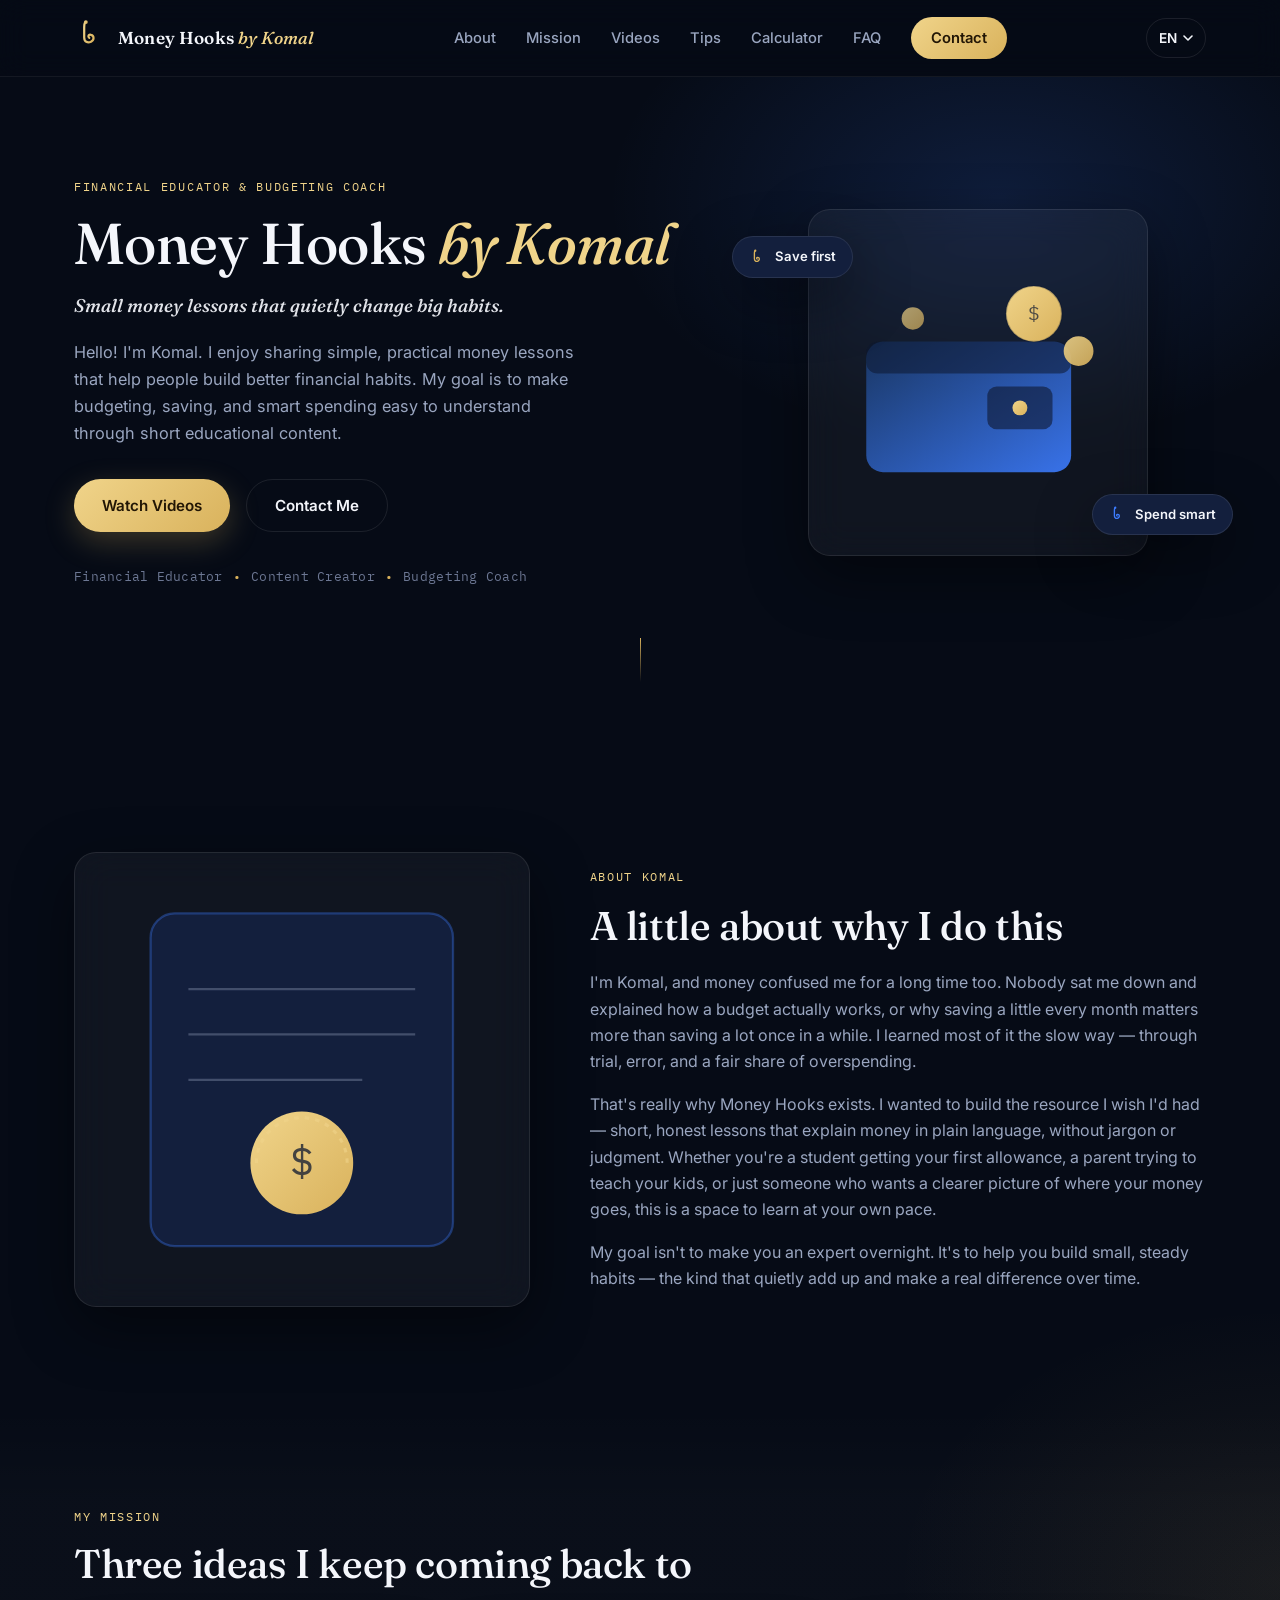
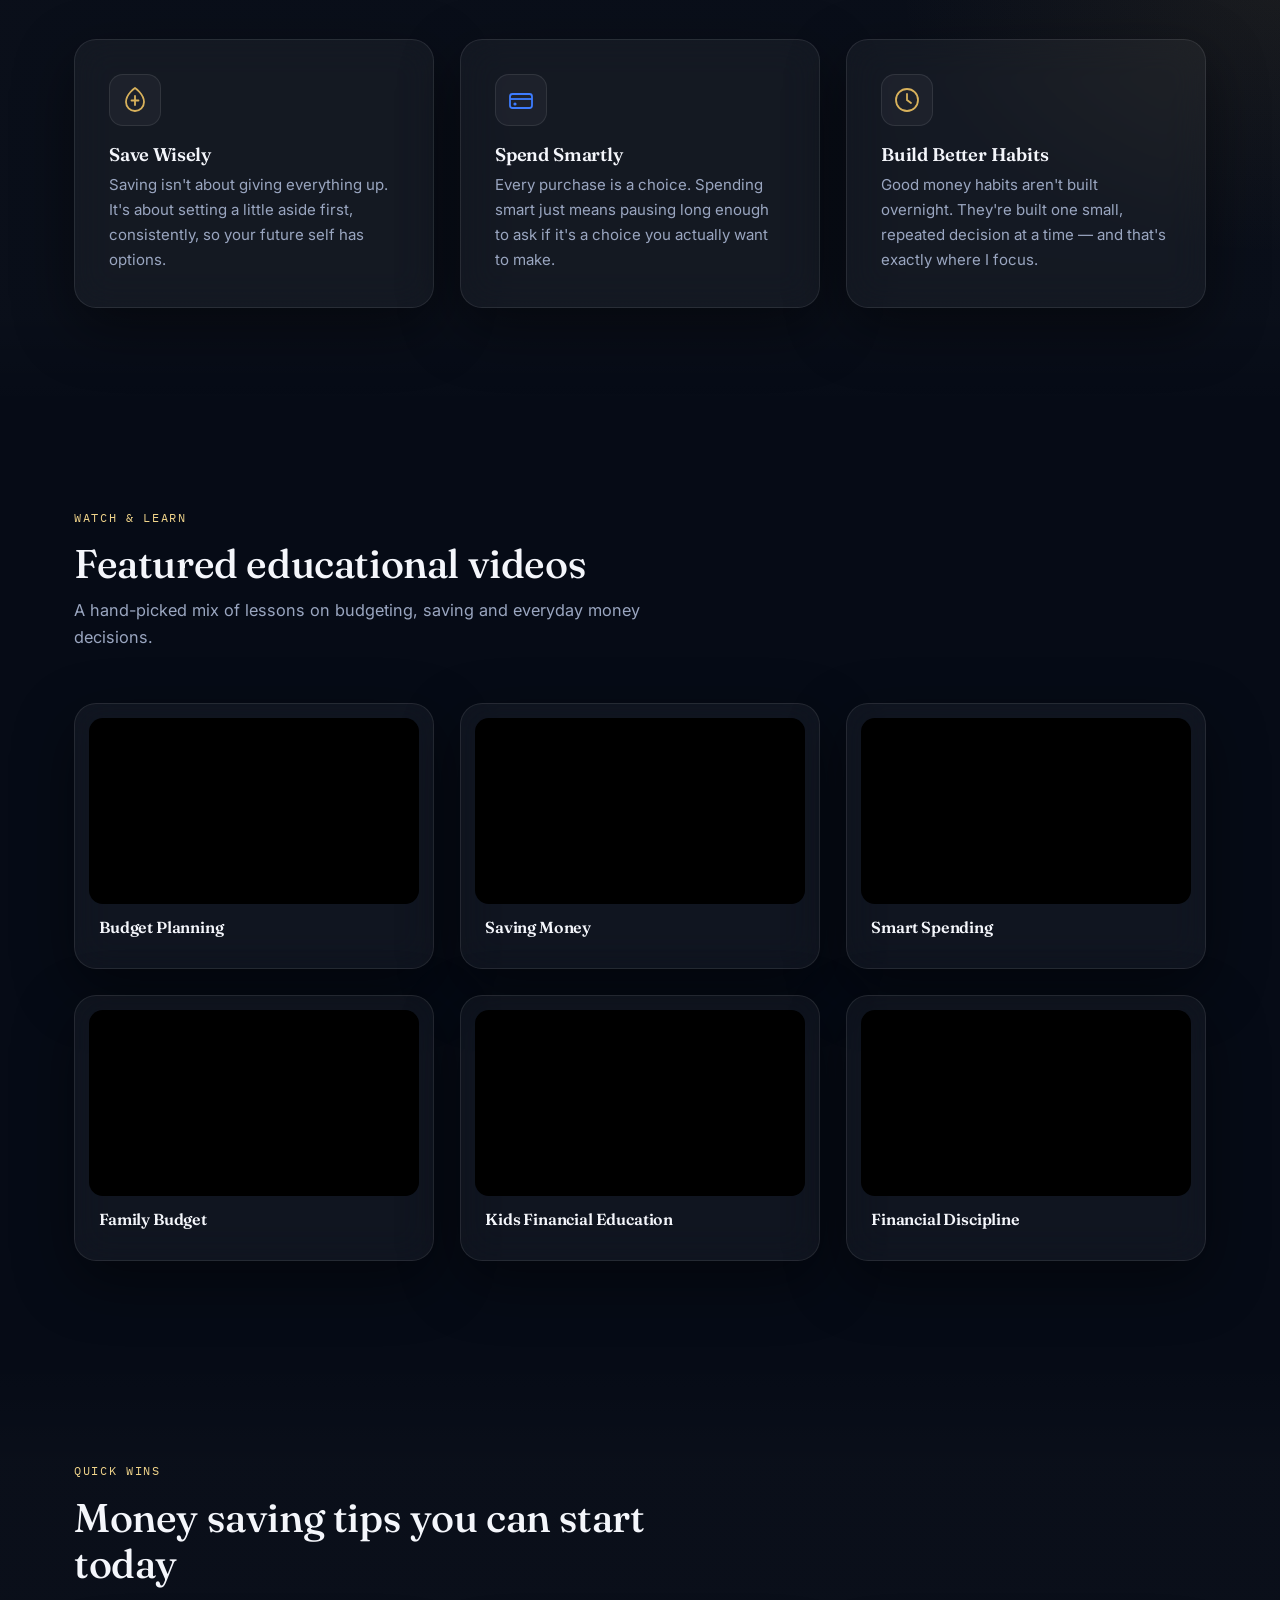
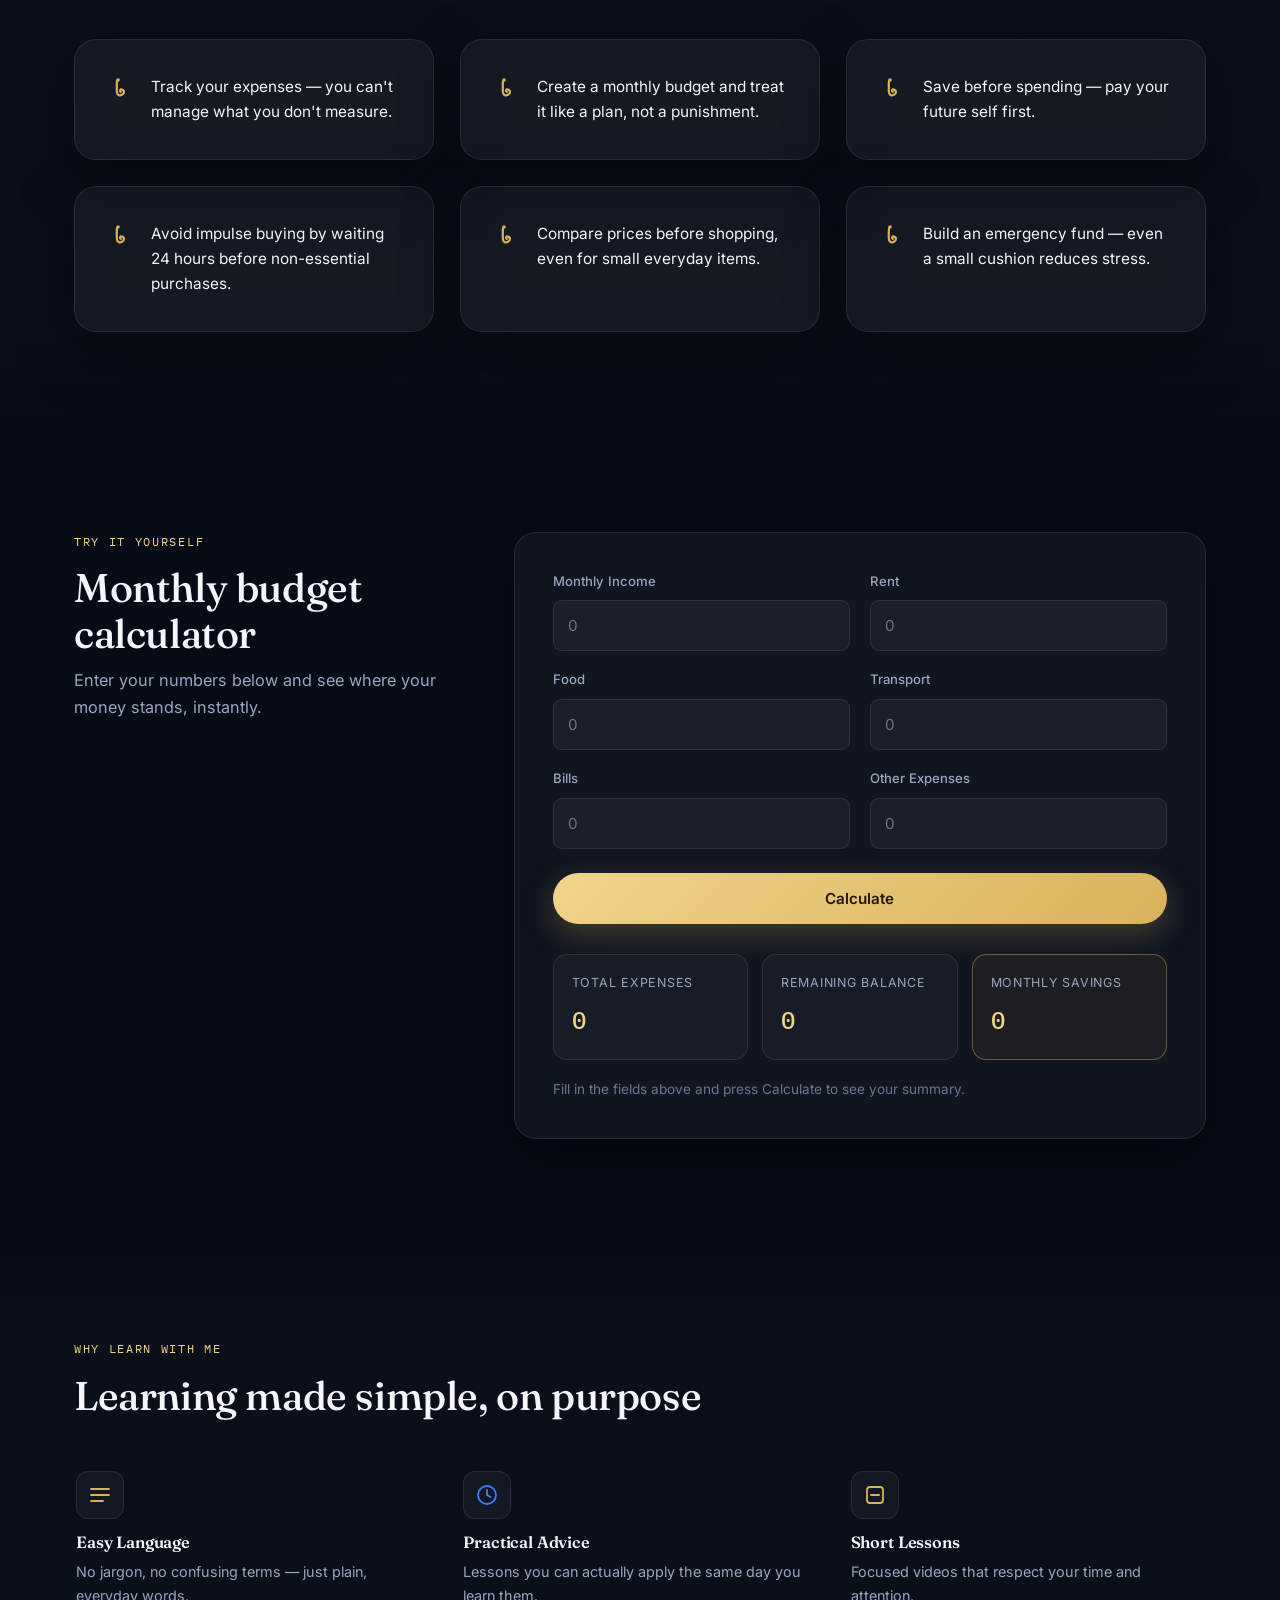
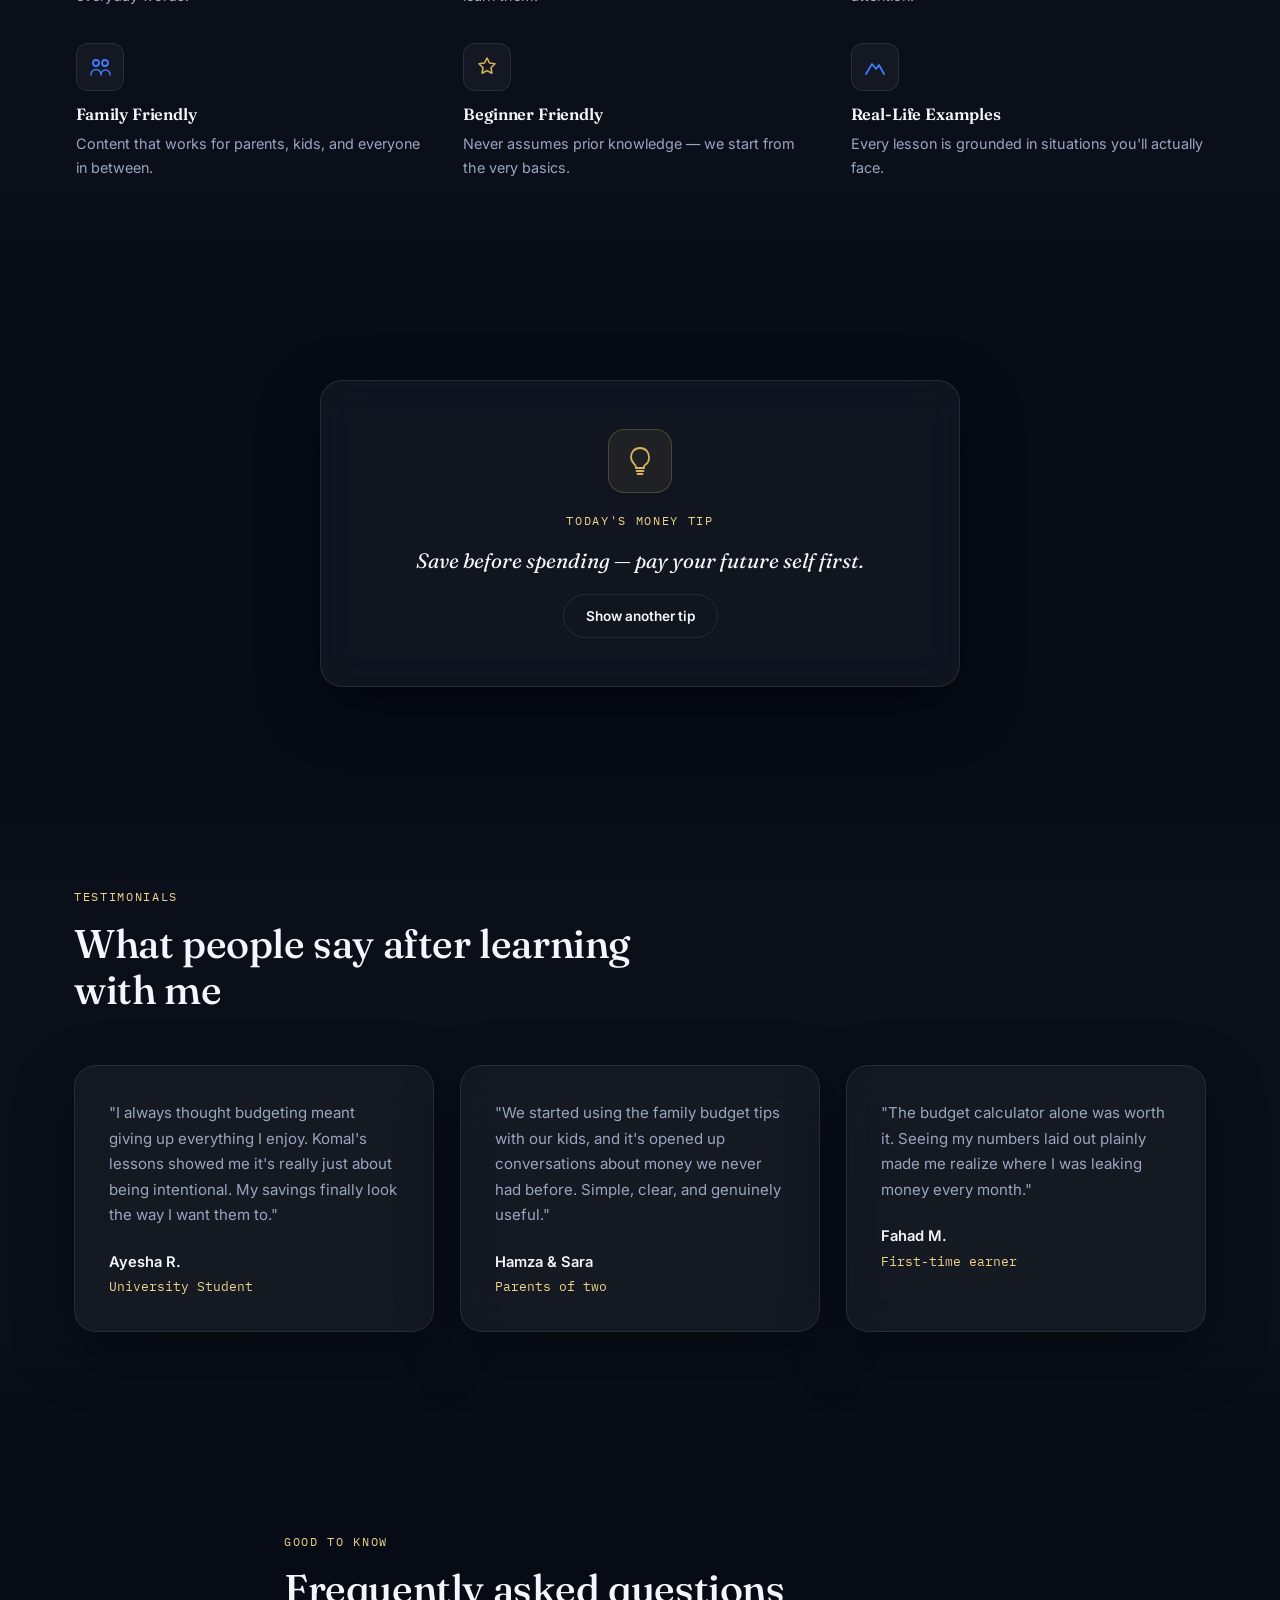
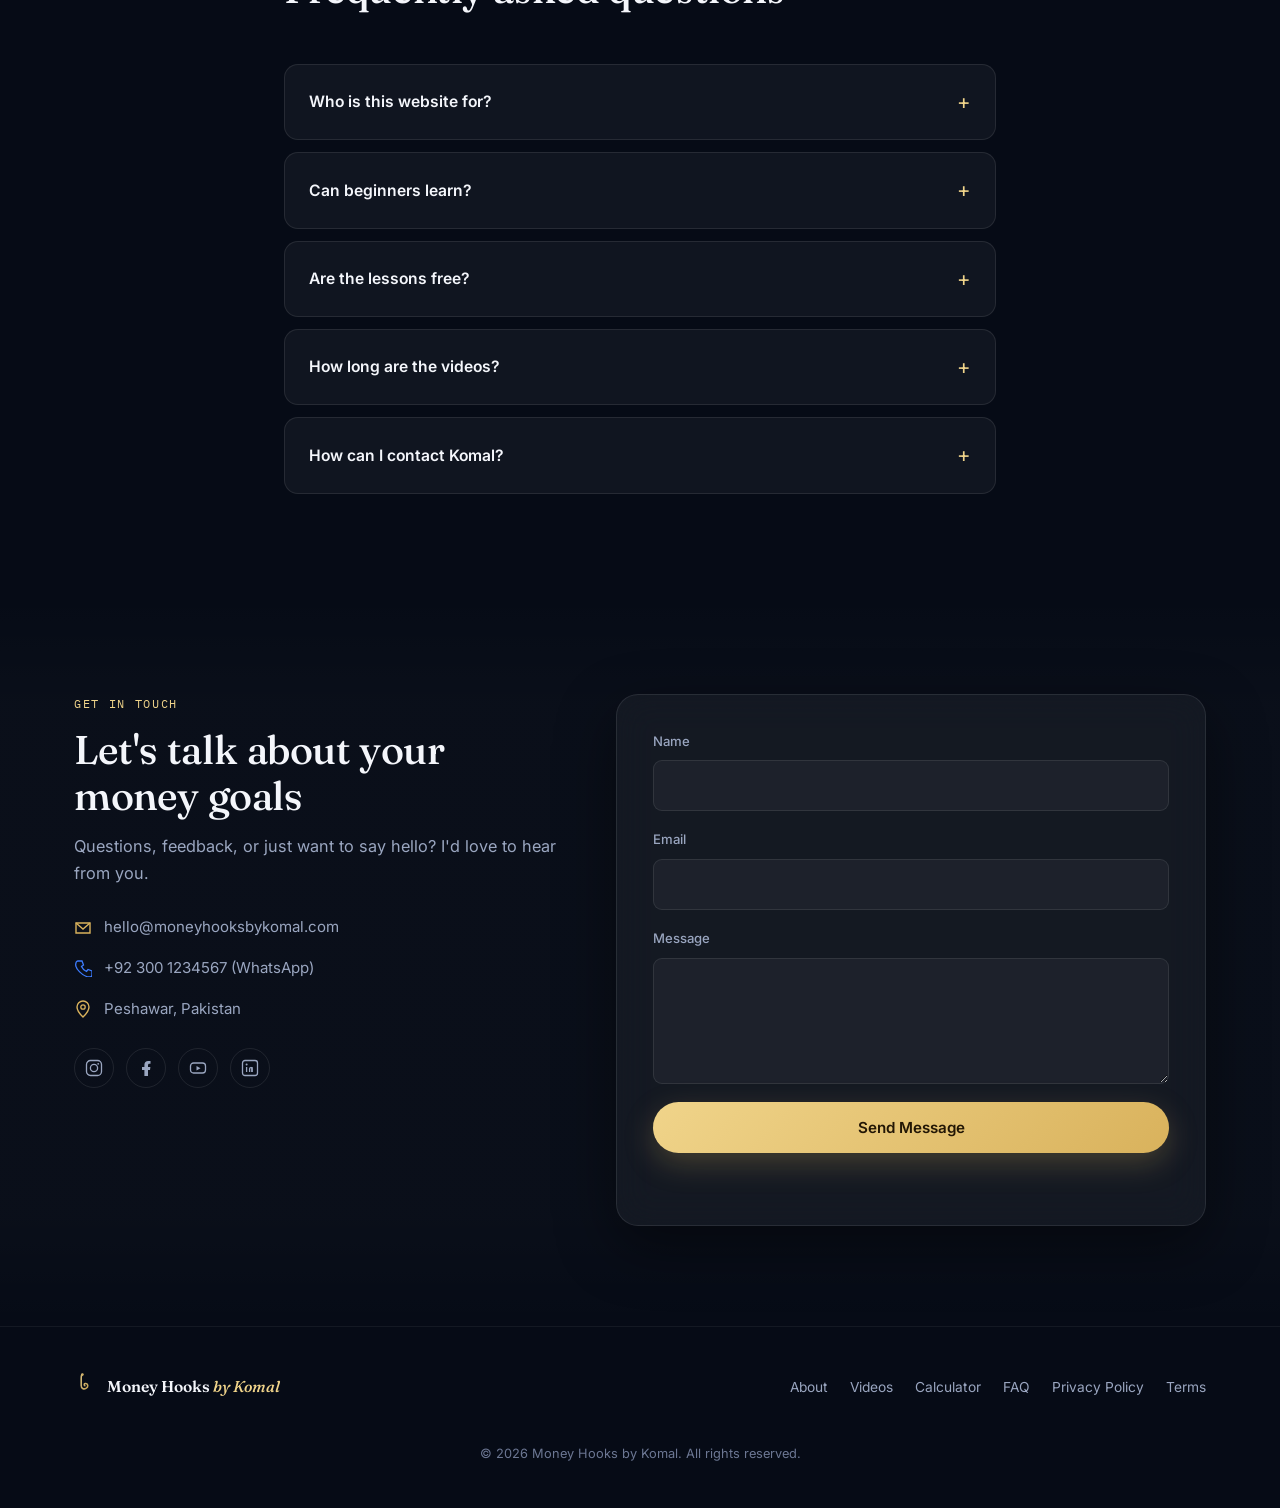
==== commit 2c42966b: "Update index.html" ====
--- a/index.html
+++ b/index.html
@@ -1,15 +1,15 @@
 <!DOCTYPE html>
-<html lang="en">
+<html lang="en" dir="ltr">
 <head>
 <meta charset="UTF-8">
 <meta name="viewport" content="width=device-width, initial-scale=1.0">
-<title>Money Hooks by Komal — Simple Money Lessons for Real Life</title>
-<meta name="description" content="Money Hooks by Komal helps students, parents and beginners learn practical budgeting, saving and smart spending through short, friendly lessons.">
-
-<!-- Fonts: Fraunces for warm editorial headings, Plus Jakarta Sans for clean readable body text -->
+<title>Money Hooks by Komal | Practical Financial Lessons</title>
+<meta name="description" content="Money Hooks by Komal — simple, practical lessons on budgeting, saving and smart spending for students, parents and beginners.">
+
+<!-- Fonts: Fraunces (display), Inter (body), IBM Plex Mono (data/utility) -->
 <link rel="preconnect" href="https://fonts.googleapis.com">
 <link rel="preconnect" href="https://fonts.gstatic.com" crossorigin>
-<link href="https://fonts.googleapis.com/css2?family=Fraunces:ital,opsz,wght@0,9..144,400;0,9..144,500;0,9..144,600;0,9..144,700;1,9..144,500&family=Plus+Jakarta+Sans:wght@400;500;600;700;800&display=swap" rel="stylesheet">
+<link href="https://fonts.googleapis.com/css2?family=Fraunces:ital,opsz,wght@0,9..144,400;0,9..144,500;0,9..144,600;1,9..144,500&family=Inter:wght@400;500;600;700&family=IBM+Plex+Mono:wght@400;500&display=swap" rel="stylesheet">
 
 <link rel="stylesheet" href="style.css">
 </head>
@@ -17,17 +17,16 @@
 
 <!-- ============ HEADER / NAV ============ -->
 <header class="site-header" id="top">
-  <div class="container header-inner">
-    <a href="#top" class="logo">
+  <div class="header-inner container">
+    <a href="#top" class="logo" aria-label="Money Hooks by Komal — home">
       <span class="logo-mark" aria-hidden="true">
         <svg viewBox="0 0 40 40" width="34" height="34">
-          <circle cx="20" cy="20" r="18" fill="none" stroke="url(#logoGrad)" stroke-width="2"/>
-          <path d="M13 24c1.5-6 4-9 7-9s5.5 3 7 9" fill="none" stroke="url(#logoGrad)" stroke-width="2" stroke-linecap="round"/>
-          <circle cx="20" cy="15" r="2.6" fill="#D4AF6A"/>
+          <path d="M14 6 C14 6 12 6 12 12 L12 24 C12 29 16 31 20 29 C24 27 24 22 20 21 C17 20 16 23 18 24.5" fill="none" stroke="url(#hookGrad)" stroke-width="2.6" stroke-linecap="round"/>
+          <circle cx="14" cy="6" r="2.2" fill="url(#hookGrad)"/>
           <defs>
-            <linearGradient id="logoGrad" x1="0" y1="0" x2="40" y2="40">
-              <stop offset="0" stop-color="#6FA0FF"/>
-              <stop offset="1" stop-color="#D4AF6A"/>
+            <linearGradient id="hookGrad" x1="0" y1="0" x2="1" y2="1">
+              <stop offset="0" stop-color="#F0D48A"/>
+              <stop offset="1" stop-color="#D9B25C"/>
             </linearGradient>
           </defs>
         </svg>
@@ -36,20 +35,20 @@
     </a>
 
     <nav class="main-nav" id="mainNav">
-      <a href="#about" data-i18n="nav_about">About</a>
-      <a href="#mission" data-i18n="nav_mission">Mission</a>
-      <a href="#videos" data-i18n="nav_videos">Videos</a>
-      <a href="#tips" data-i18n="nav_tips">Tips</a>
-      <a href="#calculator" data-i18n="nav_calculator">Calculator</a>
-      <a href="#faq" data-i18n="nav_faq">FAQ</a>
-      <a href="#contact" class="nav-cta" data-i18n="nav_contact">Contact</a>
+      <a href="#about" data-i18n="nav.about">About</a>
+      <a href="#mission" data-i18n="nav.mission">Mission</a>
+      <a href="#videos" data-i18n="nav.videos">Videos</a>
+      <a href="#tips" data-i18n="nav.tips">Tips</a>
+      <a href="#calculator" data-i18n="nav.calculator">Calculator</a>
+      <a href="#faq" data-i18n="nav.faq">FAQ</a>
+      <a href="#contact" data-i18n="nav.contact" class="nav-cta">Contact</a>
     </nav>
 
-    <div class="header-actions">
+    <div class="header-controls">
       <div class="lang-switcher" id="langSwitcher">
-        <button class="lang-btn" id="langToggle" aria-haspopup="listbox" aria-expanded="false">
-          <span id="langCurrent">EN</span>
-          <svg width="10" height="6" viewBox="0 0 10 6"><path d="M1 1l4 4 4-4" stroke="currentColor" stroke-width="1.5" fill="none" stroke-linecap="round"/></svg>
+        <button class="lang-current" id="langToggle" aria-haspopup="listbox" aria-expanded="false">
+          <span id="langCurrentLabel">EN</span>
+          <svg width="10" height="6" viewBox="0 0 10 6"><path d="M1 1L5 5L9 1" stroke="currentColor" stroke-width="1.6" fill="none" stroke-linecap="round" stroke-linejoin="round"/></svg>
         </button>
         <ul class="lang-menu" id="langMenu" role="listbox">
           <li role="option" data-lang="en">English</li>
@@ -65,90 +64,90 @@
 </header>
 
 <!-- ============ HERO ============ -->
-<section class="hero">
-  <div class="hero-bg" aria-hidden="true">
-    <div class="hero-glow glow-blue"></div>
-    <div class="hero-glow glow-gold"></div>
-  </div>
-
+<section class="hero" id="home">
+  <div class="hero-glow" aria-hidden="true"></div>
   <div class="container hero-inner">
     <div class="hero-copy reveal">
-      <p class="eyebrow" data-i18n="hero_eyebrow">Financial literacy, one lesson at a time</p>
-      <h1 data-i18n="hero_heading">Money Hooks <span class="accent-text">by Komal</span></h1>
-      <p class="hero-intro" data-i18n="hero_intro">Hello! I'm Komal. I enjoy sharing simple, practical money lessons that help people build better financial habits. My goal is to make budgeting, saving, and smart spending easy to understand through short educational content.</p>
+      <p class="eyebrow" data-i18n="hero.eyebrow">Financial Educator &amp; Budgeting Coach</p>
+      <h1>Money Hooks <span class="accent-italic">by Komal</span></h1>
+      <p class="hero-tagline" data-i18n="hero.tagline">Small money lessons that quietly change big habits.</p>
+      <p class="hero-intro" data-i18n="hero.intro">Hello! I'm Komal. I enjoy sharing simple, practical money lessons that help people build better financial habits. My goal is to make budgeting, saving, and smart spending easy to understand through short educational content.</p>
 
       <div class="hero-buttons">
-        <a href="#videos" class="btn btn-primary" data-i18n="hero_btn_videos">Watch Videos</a>
-        <a href="#contact" class="btn btn-ghost" data-i18n="hero_btn_contact">Contact Me</a>
-      </div>
-
-      <div class="hero-credentials">
-        <div class="credential">
-          <strong data-i18n="hero_cred1_num">3+</strong>
-          <span data-i18n="hero_cred1_label">years teaching everyday finance</span>
-        </div>
-        <div class="credential">
-          <strong data-i18n="hero_cred2_num">6</strong>
-          <span data-i18n="hero_cred2_label">core money topics covered</span>
-        </div>
-        <div class="credential">
-          <strong data-i18n="hero_cred3_num">100%</strong>
-          <span data-i18n="hero_cred3_label">beginner friendly, always free</span>
-        </div>
-      </div>
-    </div>
-
-    <!-- Signature element: an animated rising "savings stack" card -->
-    <div class="hero-visual reveal" style="--delay:.15s">
-      <div class="glass-card savings-stack-card">
-        <div class="stack-card-head">
-          <span data-i18n="hero_stack_label">This month's savings</span>
-          <span class="stack-pill" data-i18n="hero_stack_pill">on track</span>
-        </div>
-        <div class="coin-stack" aria-hidden="true">
-          <div class="coin" style="--n:0"></div>
-          <div class="coin" style="--n:1"></div>
-          <div class="coin" style="--n:2"></div>
-          <div class="coin" style="--n:3"></div>
-          <div class="coin" style="--n:4"></div>
-          <div class="coin coin-top" style="--n:5"></div>
-        </div>
-        <svg class="growth-line" viewBox="0 0 260 70" preserveAspectRatio="none">
-          <polyline points="0,60 40,50 80,52 120,34 160,38 200,18 260,10" fill="none" stroke="#D4AF6A" stroke-width="2.5" stroke-linecap="round" stroke-linejoin="round"/>
+        <a href="#videos" class="btn btn-primary" data-i18n="hero.btnVideos">Watch Videos</a>
+        <a href="#contact" class="btn btn-outline" data-i18n="hero.btnContact">Contact Me</a>
+      </div>
+
+      <div class="hero-background-badge">
+        <span data-i18n="hero.badge1">Financial Educator</span>
+        <span class="dot" aria-hidden="true">•</span>
+        <span data-i18n="hero.badge2">Content Creator</span>
+        <span class="dot" aria-hidden="true">•</span>
+        <span data-i18n="hero.badge3">Budgeting Coach</span>
+      </div>
+    </div>
+
+    <div class="hero-visual reveal" aria-hidden="true">
+      <div class="glass-card hero-illustration">
+        <!-- Wallet & coin illustration -->
+        <svg viewBox="0 0 320 320" width="100%" height="100%">
+          <defs>
+            <linearGradient id="walletBlue" x1="0" y1="0" x2="1" y2="1">
+              <stop offset="0" stop-color="#1B3A6B"/>
+              <stop offset="1" stop-color="#3D7CFF"/>
+            </linearGradient>
+            <linearGradient id="coinGold" x1="0" y1="0" x2="1" y2="1">
+              <stop offset="0" stop-color="#F0D48A"/>
+              <stop offset="1" stop-color="#D9B25C"/>
+            </linearGradient>
+          </defs>
+          <rect x="40" y="120" width="220" height="140" rx="18" fill="url(#walletBlue)" opacity="0.9"/>
+          <rect x="40" y="120" width="220" height="34" rx="12" fill="#0E1830" opacity="0.55"/>
+          <rect x="170" y="168" width="70" height="46" rx="10" fill="#0E1830" opacity="0.6"/>
+          <circle cx="205" cy="191" r="8" fill="url(#coinGold)"/>
+          <circle cx="220" cy="90" r="30" fill="url(#coinGold)"/>
+          <circle cx="220" cy="90" r="30" fill="none" stroke="#0E1830" stroke-opacity="0.25" stroke-width="2"/>
+          <text x="220" y="97" text-anchor="middle" font-family="IBM Plex Mono, monospace" font-size="20" fill="#0E1830" opacity="0.7">$</text>
+          <circle cx="268" cy="130" r="16" fill="url(#coinGold)" opacity="0.9"/>
+          <circle cx="90" cy="95" r="12" fill="url(#coinGold)" opacity="0.7"/>
         </svg>
-        <div class="stack-card-foot">
-          <div>
-            <span class="foot-label" data-i18n="hero_stack_saved">Saved so far</span>
-            <strong>Rs. 18,400</strong>
-          </div>
-          <div>
-            <span class="foot-label" data-i18n="hero_stack_goal">Goal</span>
-            <strong>Rs. 25,000</strong>
-          </div>
-        </div>
-      </div>
-    </div>
-  </div>
+      </div>
+      <div class="floating-chip chip-a">
+        <svg width="18" height="18" viewBox="0 0 40 40"><path d="M14 6 C14 6 12 6 12 12 L12 24 C12 29 16 31 20 29 C24 27 24 22 20 21 C17 20 16 23 18 24.5" fill="none" stroke="#D9B25C" stroke-width="3" stroke-linecap="round"/><circle cx="14" cy="6" r="2.4" fill="#D9B25C"/></svg>
+        <span data-i18n="hero.chip1">Save first</span>
+      </div>
+      <div class="floating-chip chip-b">
+        <svg width="18" height="18" viewBox="0 0 40 40"><path d="M14 6 C14 6 12 6 12 12 L12 24 C12 29 16 31 20 29 C24 27 24 22 20 21 C17 20 16 23 18 24.5" fill="none" stroke="#3D7CFF" stroke-width="3" stroke-linecap="round"/><circle cx="14" cy="6" r="2.4" fill="#3D7CFF"/></svg>
+        <span data-i18n="hero.chip2">Spend smart</span>
+      </div>
+    </div>
+  </div>
+  <div class="scroll-cue" aria-hidden="true"><span></span></div>
 </section>
 
 <!-- ============ ABOUT ============ -->
 <section class="section" id="about">
   <div class="container about-grid">
-    <div class="about-image reveal">
-      <img src="https://images.unsplash.com/photo-1707902665498-a202981fb5ac?fm=jpg&q=80&w=1200&auto=format&fit=crop" alt="Notebook and calculator used for planning a personal budget" loading="lazy">
-      <div class="about-image-tag glass-card">
-        <span data-i18n="about_tag_title">Real lessons</span>
-        <span data-i18n="about_tag_sub">no jargon, just clarity</span>
-      </div>
-    </div>
-
-    <div class="about-copy reveal" style="--delay:.1s">
-      <p class="eyebrow" data-i18n="about_eyebrow">About Me</p>
-      <h2 data-i18n="about_heading">Hi, I'm Komal — welcome to my little corner of the internet.</h2>
-      <p data-i18n="about_p1">I didn't grow up learning about money in school, and I don't think most of us did. I picked things up slowly — through mistakes, through questions I was embarrassed to ask, and through a lot of trial and error with my own budget. Money Hooks by Komal is the resource I wish I'd had when I was starting out.</p>
-      <p data-i18n="about_p2">I started this project because I kept meeting people — students figuring out their first allowance, parents trying to teach their kids about saving, families juggling a tight monthly budget — who all wanted the same thing: someone to explain money in plain language, without judgment and without selling them something.</p>
-      <p data-i18n="about_p3">That's what I try to do here. Every lesson, video and tip is written the way I'd explain it to a friend over coffee — practical, honest, and easy to actually use. If it helps even one person feel a little more in control of their money, this project has done its job.</p>
-      <a href="#contact" class="text-link" data-i18n="about_link">Get in touch with me →</a>
+    <div class="about-visual reveal">
+      <div class="glass-card about-illustration">
+        <svg viewBox="0 0 300 300" width="100%" height="100%">
+          <rect x="50" y="40" width="200" height="220" rx="16" fill="#131F3D"/>
+          <rect x="50" y="40" width="200" height="220" rx="16" fill="none" stroke="#3D7CFF" stroke-opacity="0.35" stroke-width="1.5"/>
+          <line x1="75" y1="90" x2="225" y2="90" stroke="#9AA6C0" stroke-opacity="0.35" stroke-width="1.5"/>
+          <line x1="75" y1="120" x2="225" y2="120" stroke="#9AA6C0" stroke-opacity="0.35" stroke-width="1.5"/>
+          <line x1="75" y1="150" x2="190" y2="150" stroke="#9AA6C0" stroke-opacity="0.35" stroke-width="1.5"/>
+          <circle cx="150" cy="205" r="34" fill="url(#coinGold)"/>
+          <text x="150" y="213" text-anchor="middle" font-family="IBM Plex Mono, monospace" font-size="26" fill="#0E1830" opacity="0.75">$</text>
+          <path d="M120 205 a30 30 0 1 1 60 0" fill="none" stroke="#F0D48A" stroke-width="2" stroke-dasharray="3 4" opacity="0.6"/>
+        </svg>
+      </div>
+    </div>
+    <div class="about-copy reveal">
+      <p class="eyebrow" data-i18n="about.eyebrow">About Komal</p>
+      <h2 data-i18n="about.title">A little about why I do this</h2>
+      <p data-i18n="about.p1">I'm Komal, and money confused me for a long time too. Nobody sat me down and explained how a budget actually works, or why saving a little every month matters more than saving a lot once in a while. I learned most of it the slow way — through trial, error, and a fair share of overspending.</p>
+      <p data-i18n="about.p2">That's really why Money Hooks exists. I wanted to build the resource I wish I'd had — short, honest lessons that explain money in plain language, without jargon or judgment. Whether you're a student getting your first allowance, a parent trying to teach your kids, or just someone who wants a clearer picture of where your money goes, this is a space to learn at your own pace.</p>
+      <p data-i18n="about.p3">My goal isn't to make you an expert overnight. It's to help you build small, steady habits — the kind that quietly add up and make a real difference over time.</p>
     </div>
   </div>
 </section>
@@ -157,201 +156,143 @@
 <section class="section section-alt" id="mission">
   <div class="container">
     <div class="section-head reveal">
-      <p class="eyebrow" data-i18n="mission_eyebrow">My Mission</p>
-      <h2 data-i18n="mission_heading">Three ideas guide everything I teach</h2>
-    </div>
-
-    <div class="mission-grid">
+      <p class="eyebrow" data-i18n="mission.eyebrow">My Mission</p>
+      <h2 data-i18n="mission.title">Three ideas I keep coming back to</h2>
+    </div>
+    <div class="card-grid mission-grid">
       <div class="glass-card mission-card reveal">
         <div class="mission-icon" aria-hidden="true">
-          <!-- modern savings box (no piggy bank), with coin slot and a coin dropping in -->
-          <svg viewBox="0 0 48 48" width="30" height="30">
-            <rect x="8" y="18" width="32" height="22" rx="3" fill="none" stroke="currentColor" stroke-width="2.4"/>
-            <path d="M8 26h32" stroke="currentColor" stroke-width="2.4"/>
-            <rect x="19" y="21" width="10" height="2.4" rx="1.2" fill="currentColor"/>
-            <circle cx="24" cy="12" r="3.4" fill="none" stroke="currentColor" stroke-width="2.2"/>
-            <path d="M24 15.4v4.5" stroke="currentColor" stroke-width="2.2" stroke-linecap="round"/>
-          </svg>
-        </div>
-        <h3 data-i18n="mission_card1_title">Save Wisely</h3>
-        <p data-i18n="mission_card1_body">Saving isn't about giving things up — it's about deciding what actually matters to you and putting your money there first.</p>
-      </div>
-
-      <div class="glass-card mission-card reveal" style="--delay:.1s">
+          <svg width="30" height="30" viewBox="0 0 30 30"><path d="M15 3 C15 3 6 9 6 17 a9 9 0 0 0 18 0 C24 9 15 3 15 3 Z" fill="none" stroke="#D9B25C" stroke-width="1.8"/><path d="M15 11 v9 M11.5 15.5 h7" stroke="#D9B25C" stroke-width="1.8" stroke-linecap="round"/></svg>
+        </div>
+        <h3 data-i18n="mission.card1Title">Save Wisely</h3>
+        <p data-i18n="mission.card1Text">Saving isn't about giving everything up. It's about setting a little aside first, consistently, so your future self has options.</p>
+      </div>
+      <div class="glass-card mission-card reveal">
         <div class="mission-icon" aria-hidden="true">
-          <svg viewBox="0 0 48 48" width="30" height="30"><path d="M6 24h36M30 12l12 12-12 12" fill="none" stroke="currentColor" stroke-width="2.4" stroke-linecap="round" stroke-linejoin="round"/></svg>
-        </div>
-        <h3 data-i18n="mission_card2_title">Spend Smartly</h3>
-        <p data-i18n="mission_card2_body">Every rupee you spend is a small decision. I help you slow down just enough to make that decision on purpose, not on impulse.</p>
-      </div>
-
-      <div class="glass-card mission-card reveal" style="--delay:.2s">
+          <svg width="30" height="30" viewBox="0 0 30 30"><rect x="4" y="9" width="22" height="14" rx="2.5" fill="none" stroke="#3D7CFF" stroke-width="1.8"/><line x1="4" y1="14" x2="26" y2="14" stroke="#3D7CFF" stroke-width="1.8"/><circle cx="9" cy="19" r="1.6" fill="#3D7CFF"/></svg>
+        </div>
+        <h3 data-i18n="mission.card2Title">Spend Smartly</h3>
+        <p data-i18n="mission.card2Text">Every purchase is a choice. Spending smart just means pausing long enough to ask if it's a choice you actually want to make.</p>
+      </div>
+      <div class="glass-card mission-card reveal">
         <div class="mission-icon" aria-hidden="true">
-          <svg viewBox="0 0 48 48" width="30" height="30"><circle cx="24" cy="24" r="17" fill="none" stroke="currentColor" stroke-width="2.4"/><path d="M24 15v9l7 5" fill="none" stroke="currentColor" stroke-width="2.4" stroke-linecap="round" stroke-linejoin="round"/></svg>
-        </div>
-        <h3 data-i18n="mission_card3_title">Build Better Habits</h3>
-        <p data-i18n="mission_card3_body">Good money management isn't a one-time fix. It's small, repeatable habits that compound quietly over months and years.</p>
-      </div>
-    </div>
-  </div>
-</section>
-
-<!-- ============ FEATURED VIDEOS ============ -->
+          <svg width="30" height="30" viewBox="0 0 30 30"><circle cx="15" cy="15" r="11" fill="none" stroke="#D9B25C" stroke-width="1.8"/><path d="M15 9 v6 l4 3" stroke="#D9B25C" stroke-width="1.8" stroke-linecap="round" fill="none"/></svg>
+        </div>
+        <h3 data-i18n="mission.card3Title">Build Better Habits</h3>
+        <p data-i18n="mission.card3Text">Good money habits aren't built overnight. They're built one small, repeated decision at a time — and that's exactly where I focus.</p>
+      </div>
+    </div>
+  </div>
+</section>
+
+<!-- ============ VIDEOS ============ -->
 <section class="section" id="videos">
   <div class="container">
     <div class="section-head reveal">
-      <p class="eyebrow" data-i18n="videos_eyebrow">Featured Educational Videos</p>
-      <h2 data-i18n="videos_heading">Short lessons, picked with care</h2>
-      <p class="section-sub" data-i18n="videos_sub">A hand-picked set of videos covering the topics I get asked about most. Press play right here — no need to leave the page.</p>
-    </div>
-
-    <div class="video-grid">
-      <div class="glass-card video-card reveal">
-        <div class="video-embed">
-          <iframe src="https://www.youtube.com/embed/qQLLDPAEzT0" title="How do you build a budget? — Khan Academy" loading="lazy" allow="accelerometer; autoplay; clipboard-write; encrypted-media; gyroscope; picture-in-picture" allowfullscreen></iframe>
-        </div>
-        <h3 data-i18n="video1_title">Budget Planning</h3>
-        <p data-i18n="video1_body">A step-by-step walkthrough for building your very first monthly budget from scratch.</p>
-      </div>
-
-      <div class="glass-card video-card reveal" style="--delay:.08s">
-        <div class="video-embed">
-          <iframe src="https://www.youtube.com/embed/cnW_HDIBmz4" title="Why and how to save — Khan Academy" loading="lazy" allow="accelerometer; autoplay; clipboard-write; encrypted-media; gyroscope; picture-in-picture" allowfullscreen></iframe>
-        </div>
-        <h3 data-i18n="video2_title">Saving Money</h3>
-        <p data-i18n="video2_body">Simple, low-effort ways to grow your savings without feeling like you're depriving yourself.</p>
-      </div>
-
-      <div class="glass-card video-card reveal" style="--delay:.16s">
-        <div class="video-embed">
-          <iframe src="https://www.youtube.com/embed/LKxOamnP8J4" title="Budgeting and the 50:30:20 rule — Khan Academy" loading="lazy" allow="accelerometer; autoplay; clipboard-write; encrypted-media; gyroscope; picture-in-picture" allowfullscreen></iframe>
-        </div>
-        <h3 data-i18n="video3_title">Smart Spending</h3>
-        <p data-i18n="video3_body">Three practical steps to curb impulse spending before it happens, not after.</p>
-      </div>
-
-      <div class="glass-card video-card reveal" style="--delay:.24s">
-        <div class="video-embed">
-          <iframe src="https://www.youtube.com/embed/FDoHKU-pdFs" title="Our budget and planning for our future — Khan Academy" loading="lazy" allow="accelerometer; autoplay; clipboard-write; encrypted-media; gyroscope; picture-in-picture" allowfullscreen></iframe>
-        </div>
-        <h3 data-i18n="video4_title">Family Budget</h3>
-        <p data-i18n="video4_body">A simple four-step process for budgeting as a household, without the chaos.</p>
-      </div>
-
-      <div class="glass-card video-card reveal" style="--delay:.32s">
-        <div class="video-embed">
-          <iframe src="https://www.youtube.com/embed/HOH5Z6g9Ne0" title="Kids Financial Education" loading="lazy" allow="accelerometer; autoplay; clipboard-write; encrypted-media; gyroscope; picture-in-picture" allowfullscreen></iframe>
-        </div>
-        <h3 data-i18n="video5_title">Kids Financial Education</h3>
-        <p data-i18n="video5_body">Fun, age-appropriate ways to start teaching children about money early.</p>
-      </div>
-
-      <div class="glass-card video-card reveal" style="--delay:.4s">
-        <div class="video-embed">
-          <iframe src="https://www.youtube.com/embed/ezjSvY8PCPM" title="Financial Discipline" loading="lazy" allow="accelerometer; autoplay; clipboard-write; encrypted-media; gyroscope; picture-in-picture" allowfullscreen></iframe>
-        </div>
-        <h3 data-i18n="video6_title">Financial Discipline</h3>
-        <p data-i18n="video6_body">Why financial discipline matters more than income, and how to build it step by step.</p>
-      </div>
-    </div>
-  </div>
-</section>
-
-<!-- ============ MONEY SAVING TIPS ============ -->
+      <p class="eyebrow" data-i18n="videos.eyebrow">Watch &amp; Learn</p>
+      <h2 data-i18n="videos.title">Featured educational videos</h2>
+      <p class="section-sub" data-i18n="videos.sub">A hand-picked mix of lessons on budgeting, saving and everyday money decisions.</p>
+    </div>
+    <div class="card-grid videos-grid">
+      <div class="glass-card video-card reveal">
+        <div class="video-frame"><iframe src="https://www.youtube.com/embed/M7ucIl9MGs0" title="Budget Planning" loading="lazy" allowfullscreen></iframe></div>
+        <h3 data-i18n="videos.v1">Budget Planning</h3>
+      </div>
+      <div class="glass-card video-card reveal">
+        <div class="video-frame"><iframe src="https://www.youtube.com/embed/-Of_WRjDrx0" title="Saving Money" loading="lazy" allowfullscreen></iframe></div>
+        <h3 data-i18n="videos.v2">Saving Money</h3>
+      </div>
+      <div class="glass-card video-card reveal">
+        <div class="video-frame"><iframe src="https://www.youtube.com/embed/toZ-nWetA9M" title="Smart Spending" loading="lazy" allowfullscreen></iframe></div>
+        <h3 data-i18n="videos.v3">Smart Spending</h3>
+      </div>
+      <div class="glass-card video-card reveal">
+        <div class="video-frame"><iframe src="https://www.youtube.com/embed/sVKQn2I4HDM" title="Family Budget" loading="lazy" allowfullscreen></iframe></div>
+        <h3 data-i18n="videos.v4">Family Budget</h3>
+      </div>
+      <div class="glass-card video-card reveal">
+        <div class="video-frame"><iframe src="https://www.youtube.com/embed/cYGiipJOiLg" title="Kids Financial Education" loading="lazy" allowfullscreen></iframe></div>
+        <h3 data-i18n="videos.v5">Kids Financial Education</h3>
+      </div>
+      <div class="glass-card video-card reveal">
+        <div class="video-frame"><iframe src="https://www.youtube.com/embed/7lHNMGoACdQ" title="Financial Discipline" loading="lazy" allowfullscreen></iframe></div>
+        <h3 data-i18n="videos.v6">Financial Discipline</h3>
+      </div>
+    </div>
+  </div>
+</section>
+
+<!-- ============ TIPS ============ -->
 <section class="section section-alt" id="tips">
   <div class="container">
     <div class="section-head reveal">
-      <p class="eyebrow" data-i18n="tips_eyebrow">Money Saving Tips</p>
-      <h2 data-i18n="tips_heading">Small habits that add up</h2>
-    </div>
-
-    <div class="tips-grid">
-      <div class="glass-card tip-card reveal">
-        <span class="tip-num">01</span>
-        <h3 data-i18n="tip1_title">Track your expenses</h3>
-        <p data-i18n="tip1_body">Write down everything you spend for two weeks. You can't fix what you can't see.</p>
-      </div>
-      <div class="glass-card tip-card reveal" style="--delay:.06s">
-        <span class="tip-num">02</span>
-        <h3 data-i18n="tip2_title">Create a monthly budget</h3>
-        <p data-i18n="tip2_body">Give every rupee a job before the month starts, so your money has direction.</p>
-      </div>
-      <div class="glass-card tip-card reveal" style="--delay:.12s">
-        <span class="tip-num">03</span>
-        <h3 data-i18n="tip3_title">Save before spending</h3>
-        <p data-i18n="tip3_body">Move savings out the moment you're paid, so what's left is what you can spend.</p>
-      </div>
-      <div class="glass-card tip-card reveal" style="--delay:.18s">
-        <span class="tip-num">04</span>
-        <h3 data-i18n="tip4_title">Avoid impulse buying</h3>
-        <p data-i18n="tip4_body">Wait 24 hours before any non-essential purchase. Most urges fade on their own.</p>
-      </div>
-      <div class="glass-card tip-card reveal" style="--delay:.24s">
-        <span class="tip-num">05</span>
-        <h3 data-i18n="tip5_title">Compare prices before shopping</h3>
-        <p data-i18n="tip5_body">A few minutes of comparing can save more than an hour of extra work would earn.</p>
-      </div>
-      <div class="glass-card tip-card reveal" style="--delay:.3s">
-        <span class="tip-num">06</span>
-        <h3 data-i18n="tip6_title">Build an emergency fund</h3>
-        <p data-i18n="tip6_body">Even a small cushion keeps one bad month from turning into a financial crisis.</p>
-      </div>
-    </div>
-  </div>
-</section>
-
-<!-- ============ BUDGET CALCULATOR ============ -->
+      <p class="eyebrow" data-i18n="tips.eyebrow">Quick Wins</p>
+      <h2 data-i18n="tips.title">Money saving tips you can start today</h2>
+    </div>
+    <div class="card-grid tips-grid">
+      <div class="glass-card tip-card reveal"><span class="hook-bullet" aria-hidden="true"></span><p data-i18n="tips.t1">Track your expenses — you can't manage what you don't measure.</p></div>
+      <div class="glass-card tip-card reveal"><span class="hook-bullet" aria-hidden="true"></span><p data-i18n="tips.t2">Create a monthly budget and treat it like a plan, not a punishment.</p></div>
+      <div class="glass-card tip-card reveal"><span class="hook-bullet" aria-hidden="true"></span><p data-i18n="tips.t3">Save before spending — pay your future self first.</p></div>
+      <div class="glass-card tip-card reveal"><span class="hook-bullet" aria-hidden="true"></span><p data-i18n="tips.t4">Avoid impulse buying by waiting 24 hours before non-essential purchases.</p></div>
+      <div class="glass-card tip-card reveal"><span class="hook-bullet" aria-hidden="true"></span><p data-i18n="tips.t5">Compare prices before shopping, even for small everyday items.</p></div>
+      <div class="glass-card tip-card reveal"><span class="hook-bullet" aria-hidden="true"></span><p data-i18n="tips.t6">Build an emergency fund — even a small cushion reduces stress.</p></div>
+    </div>
+  </div>
+</section>
+
+<!-- ============ CALCULATOR ============ -->
 <section class="section" id="calculator">
   <div class="container calc-grid">
-    <div class="calc-copy reveal">
-      <p class="eyebrow" data-i18n="calc_eyebrow">Try It Yourself</p>
-      <h2 data-i18n="calc_heading">Monthly Budget Calculator</h2>
-      <p class="section-sub" data-i18n="calc_sub">Fill in your numbers and see exactly where your money is going, and how much you can realistically save every month.</p>
-      <img class="calc-image" src="https://images.unsplash.com/photo-1711606815631-38d32cdaec3e?fm=jpg&q=80&w=1000&auto=format&fit=crop" alt="Calculator and laptop used to work out a monthly budget" loading="lazy">
-    </div>
-
-    <div class="glass-card calc-card reveal" style="--delay:.1s">
-      <div class="calc-field">
-        <label for="income" data-i18n="calc_income">Monthly Income</label>
-        <input type="number" id="income" min="0" placeholder="0" inputmode="numeric">
-      </div>
-      <div class="calc-field">
-        <label for="rent" data-i18n="calc_rent">Rent</label>
-        <input type="number" id="rent" min="0" placeholder="0" inputmode="numeric">
-      </div>
-      <div class="calc-field">
-        <label for="food" data-i18n="calc_food">Food</label>
-        <input type="number" id="food" min="0" placeholder="0" inputmode="numeric">
-      </div>
-      <div class="calc-field">
-        <label for="transport" data-i18n="calc_transport">Transport</label>
-        <input type="number" id="transport" min="0" placeholder="0" inputmode="numeric">
-      </div>
-      <div class="calc-field">
-        <label for="bills" data-i18n="calc_bills">Bills</label>
-        <input type="number" id="bills" min="0" placeholder="0" inputmode="numeric">
-      </div>
-      <div class="calc-field">
-        <label for="other" data-i18n="calc_other">Other Expenses</label>
-        <input type="number" id="other" min="0" placeholder="0" inputmode="numeric">
-      </div>
-
-      <button class="btn btn-primary calc-btn" id="calcBtn" data-i18n="calc_button">Calculate My Budget</button>
-
-      <div class="calc-results" id="calcResults">
-        <div class="calc-result">
-          <span data-i18n="calc_total_expenses">Total Expenses</span>
-          <strong id="totalExpenses">Rs. 0</strong>
-        </div>
-        <div class="calc-result">
-          <span data-i18n="calc_remaining">Remaining Balance</span>
-          <strong id="remainingBalance">Rs. 0</strong>
-        </div>
-        <div class="calc-result calc-result-highlight">
-          <span data-i18n="calc_savings">Monthly Savings</span>
-          <strong id="monthlySavings">Rs. 0</strong>
-        </div>
-      </div>
+    <div class="section-head calc-head reveal">
+      <p class="eyebrow" data-i18n="calc.eyebrow">Try It Yourself</p>
+      <h2 data-i18n="calc.title">Monthly budget calculator</h2>
+      <p class="section-sub" data-i18n="calc.sub">Enter your numbers below and see where your money stands, instantly.</p>
+    </div>
+
+    <div class="glass-card calc-card reveal">
+      <form id="calcForm" class="calc-form">
+        <div class="field">
+          <label for="income" data-i18n="calc.income">Monthly Income</label>
+          <input type="number" id="income" min="0" step="1" placeholder="0" inputmode="decimal">
+        </div>
+        <div class="field">
+          <label for="rent" data-i18n="calc.rent">Rent</label>
+          <input type="number" id="rent" min="0" step="1" placeholder="0" inputmode="decimal">
+        </div>
+        <div class="field">
+          <label for="food" data-i18n="calc.food">Food</label>
+          <input type="number" id="food" min="0" step="1" placeholder="0" inputmode="decimal">
+        </div>
+        <div class="field">
+          <label for="transport" data-i18n="calc.transport">Transport</label>
+          <input type="number" id="transport" min="0" step="1" placeholder="0" inputmode="decimal">
+        </div>
+        <div class="field">
+          <label for="bills" data-i18n="calc.bills">Bills</label>
+          <input type="number" id="bills" min="0" step="1" placeholder="0" inputmode="decimal">
+        </div>
+        <div class="field">
+          <label for="other" data-i18n="calc.other">Other Expenses</label>
+          <input type="number" id="other" min="0" step="1" placeholder="0" inputmode="decimal">
+        </div>
+        <button type="submit" class="btn btn-primary calc-btn" data-i18n="calc.btn">Calculate</button>
+      </form>
+
+      <div class="calc-results">
+        <div class="result-box">
+          <span class="result-label" data-i18n="calc.totalExpenses">Total Expenses</span>
+          <span class="result-value mono" id="resTotal">0</span>
+        </div>
+        <div class="result-box">
+          <span class="result-label" data-i18n="calc.remaining">Remaining Balance</span>
+          <span class="result-value mono" id="resRemaining">0</span>
+        </div>
+        <div class="result-box highlight">
+          <span class="result-label" data-i18n="calc.savings">Monthly Savings</span>
+          <span class="result-value mono" id="resSavings">0</span>
+        </div>
+      </div>
+      <p class="calc-note" id="calcNote" data-i18n="calc.note">Fill in the fields above and press Calculate to see your summary.</p>
     </div>
   </div>
 </section>
@@ -360,52 +301,54 @@
 <section class="section section-alt" id="why">
   <div class="container">
     <div class="section-head reveal">
-      <p class="eyebrow" data-i18n="why_eyebrow">Why Learn With Me</p>
-      <h2 data-i18n="why_heading">Learning about money shouldn't feel hard</h2>
-    </div>
-
+      <p class="eyebrow" data-i18n="why.eyebrow">Why Learn With Me</p>
+      <h2 data-i18n="why.title">Learning made simple, on purpose</h2>
+    </div>
     <div class="why-grid">
       <div class="why-item reveal">
-        <div class="why-icon" aria-hidden="true"><svg viewBox="0 0 48 48" width="26" height="26"><path d="M8 20l16-10 16 10-16 10z" fill="none" stroke="currentColor" stroke-width="2.2" stroke-linejoin="round"/><path d="M14 24v9c0 2 4.5 5 10 5s10-3 10-5v-9" fill="none" stroke="currentColor" stroke-width="2.2"/></svg></div>
-        <h3 data-i18n="why1_title">Easy Language</h3>
-        <p data-i18n="why1_body">No confusing finance jargon — just plain words that make sense the first time.</p>
-      </div>
-      <div class="why-item reveal" style="--delay:.06s">
-        <div class="why-icon" aria-hidden="true"><svg viewBox="0 0 48 48" width="26" height="26"><path d="M24 6v6M24 36v6M6 24h6M36 24h6" stroke="currentColor" stroke-width="2.2" stroke-linecap="round"/><circle cx="24" cy="24" r="10" fill="none" stroke="currentColor" stroke-width="2.2"/></svg></div>
-        <h3 data-i18n="why2_title">Practical Advice</h3>
-        <p data-i18n="why2_body">Every lesson ends with something you can actually do today, not just theory.</p>
-      </div>
-      <div class="why-item reveal" style="--delay:.12s">
-        <div class="why-icon" aria-hidden="true"><svg viewBox="0 0 48 48" width="26" height="26"><circle cx="24" cy="24" r="17" fill="none" stroke="currentColor" stroke-width="2.2"/><path d="M24 16v8l6 4" stroke="currentColor" stroke-width="2.2" stroke-linecap="round"/></svg></div>
-        <h3 data-i18n="why3_title">Short Lessons</h3>
-        <p data-i18n="why3_body">Built for busy lives — most videos and tips take just a few minutes to get through.</p>
-      </div>
-      <div class="why-item reveal" style="--delay:.18s">
-        <div class="why-icon" aria-hidden="true"><svg viewBox="0 0 48 48" width="26" height="26"><circle cx="16" cy="16" r="6" fill="none" stroke="currentColor" stroke-width="2.2"/><circle cx="32" cy="18" r="5" fill="none" stroke="currentColor" stroke-width="2.2"/><path d="M6 40c1-8 6-12 10-12s9 4 10 12M26 40c1-6 5-10 10-10s8 4 9 10" fill="none" stroke="currentColor" stroke-width="2.2" stroke-linecap="round"/></svg></div>
-        <h3 data-i18n="why4_title">Family Friendly</h3>
-        <p data-i18n="why4_body">Content that works whether you're managing your own money or your whole household's.</p>
-      </div>
-      <div class="why-item reveal" style="--delay:.24s">
-        <div class="why-icon" aria-hidden="true"><svg viewBox="0 0 48 48" width="26" height="26"><rect x="8" y="12" width="32" height="24" rx="3" fill="none" stroke="currentColor" stroke-width="2.2"/><path d="M8 19h32" stroke="currentColor" stroke-width="2.2"/></svg></div>
-        <h3 data-i18n="why5_title">Beginner Friendly</h3>
-        <p data-i18n="why5_body">No prior finance knowledge needed — we start from zero, together.</p>
-      </div>
-      <div class="why-item reveal" style="--delay:.3s">
-        <div class="why-icon" aria-hidden="true"><svg viewBox="0 0 48 48" width="26" height="26"><path d="M8 34l10-12 8 6 14-16" fill="none" stroke="currentColor" stroke-width="2.2" stroke-linecap="round" stroke-linejoin="round"/><path d="M32 12h8v8" stroke="currentColor" stroke-width="2.2" stroke-linecap="round" stroke-linejoin="round"/></svg></div>
-        <h3 data-i18n="why6_title">Real-Life Examples</h3>
-        <p data-i18n="why6_body">Every concept is explained with real budgets and real situations, not made-up numbers.</p>
+        <div class="why-icon"><svg width="26" height="26" viewBox="0 0 26 26"><path d="M4 13h18M4 7h18M4 19h12" stroke="#D9B25C" stroke-width="1.8" stroke-linecap="round"/></svg></div>
+        <h3 data-i18n="why.i1t">Easy Language</h3>
+        <p data-i18n="why.i1d">No jargon, no confusing terms — just plain, everyday words.</p>
+      </div>
+      <div class="why-item reveal">
+        <div class="why-icon"><svg width="26" height="26" viewBox="0 0 26 26"><circle cx="13" cy="13" r="9" fill="none" stroke="#3D7CFF" stroke-width="1.8"/><path d="M13 8v5l3.5 2" stroke="#3D7CFF" stroke-width="1.8" stroke-linecap="round" fill="none"/></svg></div>
+        <h3 data-i18n="why.i2t">Practical Advice</h3>
+        <p data-i18n="why.i2d">Lessons you can actually apply the same day you learn them.</p>
+      </div>
+      <div class="why-item reveal">
+        <div class="why-icon"><svg width="26" height="26" viewBox="0 0 26 26"><rect x="5" y="5" width="16" height="16" rx="3" fill="none" stroke="#D9B25C" stroke-width="1.8"/><path d="M9 13h8" stroke="#D9B25C" stroke-width="1.8" stroke-linecap="round"/></svg></div>
+        <h3 data-i18n="why.i3t">Short Lessons</h3>
+        <p data-i18n="why.i3d">Focused videos that respect your time and attention.</p>
+      </div>
+      <div class="why-item reveal">
+        <div class="why-icon"><svg width="26" height="26" viewBox="0 0 26 26"><circle cx="9" cy="9" r="3" fill="none" stroke="#3D7CFF" stroke-width="1.8"/><circle cx="18" cy="9" r="3" fill="none" stroke="#3D7CFF" stroke-width="1.8"/><path d="M4 21c0-3.5 2.5-5.5 5-5.5s5 2 5 5.5M14 21c0-3 2-5 4.5-5s4.5 2 4.5 5" stroke="#3D7CFF" stroke-width="1.6" fill="none" stroke-linecap="round"/></svg></div>
+        <h3 data-i18n="why.i4t">Family Friendly</h3>
+        <p data-i18n="why.i4d">Content that works for parents, kids, and everyone in between.</p>
+      </div>
+      <div class="why-item reveal">
+        <div class="why-icon"><svg width="26" height="26" viewBox="0 0 26 26"><path d="M13 4l2.5 5 5.5.8-4 3.9.9 5.5L13 16.6 8.1 19.2l.9-5.5-4-3.9 5.5-.8z" fill="none" stroke="#D9B25C" stroke-width="1.6" stroke-linejoin="round"/></svg></div>
+        <h3 data-i18n="why.i5t">Beginner Friendly</h3>
+        <p data-i18n="why.i5d">Never assumes prior knowledge — we start from the very basics.</p>
+      </div>
+      <div class="why-item reveal">
+        <div class="why-icon"><svg width="26" height="26" viewBox="0 0 26 26"><path d="M4 20l6-10 4 5 3-4 5 9" fill="none" stroke="#3D7CFF" stroke-width="1.8" stroke-linecap="round" stroke-linejoin="round"/></svg></div>
+        <h3 data-i18n="why.i6t">Real-Life Examples</h3>
+        <p data-i18n="why.i6d">Every lesson is grounded in situations you'll actually face.</p>
       </div>
     </div>
   </div>
 </section>
 
 <!-- ============ TODAY'S MONEY TIP ============ -->
-<section class="section" id="daily-tip">
-  <div class="container">
-    <div class="glass-card daily-tip-card reveal">
-      <span class="daily-tip-eyebrow" data-i18n="daily_eyebrow">Today's Money Tip</span>
-      <p class="daily-tip-text" id="dailyTipText">Loading a tip for you…</p>
-      <button class="btn btn-ghost daily-tip-btn" id="newTipBtn" data-i18n="daily_button">Show another tip</button>
+<section class="section" id="today-tip">
+  <div class="container">
+    <div class="glass-card today-tip-card reveal">
+      <div class="today-tip-icon" aria-hidden="true">
+        <svg width="34" height="34" viewBox="0 0 34 34"><path d="M17 4c-6 0-9 4.5-9 9 0 3.7 2 5.8 3.5 7.3.8.8 1.5 1.6 1.5 2.7v1h8v-1c0-1.1.7-1.9 1.5-2.7C24 19.8 26 17.7 26 13c0-4.5-3-9-9-9z" fill="none" stroke="#D9B25C" stroke-width="1.8"/><line x1="13.5" y1="27" x2="20.5" y2="27" stroke="#D9B25C" stroke-width="1.8" stroke-linecap="round"/><line x1="14.5" y1="30" x2="19.5" y2="30" stroke="#D9B25C" stroke-width="1.8" stroke-linecap="round"/></svg>
+      </div>
+      <p class="eyebrow" data-i18n="todayTip.eyebrow">Today's Money Tip</p>
+      <p class="today-tip-text" id="todayTipText">Track your expenses — you can't manage what you don't measure.</p>
+      <button class="btn btn-outline small" id="newTipBtn" data-i18n="todayTip.btn">Show another tip</button>
     </div>
   </div>
 </section>
@@ -414,31 +357,21 @@
 <section class="section section-alt" id="testimonials">
   <div class="container">
     <div class="section-head reveal">
-      <p class="eyebrow" data-i18n="test_eyebrow">Testimonials</p>
-      <h2 data-i18n="test_heading">What people say after learning with me</h2>
-    </div>
-
-    <div class="testimonial-grid">
-      <div class="glass-card testimonial-card reveal">
-        <p data-i18n="test1_body">"I always thought budgeting meant giving everything up. Komal's videos showed me it's really just about choosing on purpose. My savings have actually grown for the first time."</p>
-        <div class="testimonial-person">
-          <span class="avatar" style="background:#3E6AE1">SA</span>
-          <div><strong data-i18n="test1_name">Sana A.</strong><span data-i18n="test1_role">University student</span></div>
-        </div>
-      </div>
-      <div class="glass-card testimonial-card reveal" style="--delay:.08s">
-        <p data-i18n="test2_body">"We used the family budget lesson to sit down as a household for the first time. It removed so much of the awkwardness around money conversations."</p>
-        <div class="testimonial-person">
-          <span class="avatar" style="background:#D4AF6A">FH</span>
-          <div><strong data-i18n="test2_name">Farhan H.</strong><span data-i18n="test2_role">Parent of two</span></div>
-        </div>
-      </div>
-      <div class="glass-card testimonial-card reveal" style="--delay:.16s">
-        <p data-i18n="test3_body">"The budget calculator alone was worth it. Seeing my numbers laid out clearly made me realize where all my money was quietly leaking out."</p>
-        <div class="testimonial-person">
-          <span class="avatar" style="background:#6FA0FF">MK</span>
-          <div><strong data-i18n="test3_name">Mahnoor K.</strong><span data-i18n="test3_role">First-time earner</span></div>
-        </div>
+      <p class="eyebrow" data-i18n="testi.eyebrow">Testimonials</p>
+      <h2 data-i18n="testi.title">What people say after learning with me</h2>
+    </div>
+    <div class="card-grid testi-grid">
+      <div class="glass-card testi-card reveal">
+        <p class="testi-quote" data-i18n="testi.q1">"I always thought budgeting meant giving up everything I enjoy. Komal's lessons showed me it's really just about being intentional. My savings finally look the way I want them to."</p>
+        <div class="testi-author"><span class="testi-name">Ayesha R.</span><span class="testi-role" data-i18n="testi.r1">University Student</span></div>
+      </div>
+      <div class="glass-card testi-card reveal">
+        <p class="testi-quote" data-i18n="testi.q2">"We started using the family budget tips with our kids, and it's opened up conversations about money we never had before. Simple, clear, and genuinely useful."</p>
+        <div class="testi-author"><span class="testi-name">Hamza &amp; Sara</span><span class="testi-role" data-i18n="testi.r2">Parents of two</span></div>
+      </div>
+      <div class="glass-card testi-card reveal">
+        <p class="testi-quote" data-i18n="testi.q3">"The budget calculator alone was worth it. Seeing my numbers laid out plainly made me realize where I was leaking money every month."</p>
+        <div class="testi-author"><span class="testi-name">Fahad M.</span><span class="testi-role" data-i18n="testi.r3">First-time earner</span></div>
       </div>
     </div>
   </div>
@@ -446,47 +379,31 @@
 
 <!-- ============ FAQ ============ -->
 <section class="section" id="faq">
-  <div class="container faq-wrap">
-    <div class="section-head reveal">
-      <p class="eyebrow" data-i18n="faq_eyebrow">FAQ</p>
-      <h2 data-i18n="faq_heading">Questions I hear often</h2>
-    </div>
-
+  <div class="container faq-container">
+    <div class="section-head reveal">
+      <p class="eyebrow" data-i18n="faq.eyebrow">Good to Know</p>
+      <h2 data-i18n="faq.title">Frequently asked questions</h2>
+    </div>
     <div class="faq-list">
-      <div class="faq-item glass-card reveal">
-        <button class="faq-question" aria-expanded="false">
-          <span data-i18n="faq1_q">Who is this website for?</span>
-          <span class="faq-toggle">+</span>
-        </button>
-        <div class="faq-answer"><p data-i18n="faq1_a">Anyone who wants a clearer relationship with money — students, parents, families, and complete beginners are all welcome here.</p></div>
-      </div>
-      <div class="faq-item glass-card reveal" style="--delay:.05s">
-        <button class="faq-question" aria-expanded="false">
-          <span data-i18n="faq2_q">Can beginners learn?</span>
-          <span class="faq-toggle">+</span>
-        </button>
-        <div class="faq-answer"><p data-i18n="faq2_a">Yes, absolutely. Every lesson assumes no prior knowledge and builds up gently from the basics.</p></div>
-      </div>
-      <div class="faq-item glass-card reveal" style="--delay:.1s">
-        <button class="faq-question" aria-expanded="false">
-          <span data-i18n="faq3_q">Are the lessons free?</span>
-          <span class="faq-toggle">+</span>
-        </button>
-        <div class="faq-answer"><p data-i18n="faq3_a">Yes. Every video, tip and tool on this site is free to use, with no hidden sign-ups.</p></div>
-      </div>
-      <div class="faq-item glass-card reveal" style="--delay:.15s">
-        <button class="faq-question" aria-expanded="false">
-          <span data-i18n="faq4_q">How long are the videos?</span>
-          <span class="faq-toggle">+</span>
-        </button>
-        <div class="faq-answer"><p data-i18n="faq4_a">Most lessons run between 5 and 15 minutes — short enough to fit into a lunch break.</p></div>
-      </div>
-      <div class="faq-item glass-card reveal" style="--delay:.2s">
-        <button class="faq-question" aria-expanded="false">
-          <span data-i18n="faq5_q">How can I contact Komal?</span>
-          <span class="faq-toggle">+</span>
-        </button>
-        <div class="faq-answer"><p data-i18n="faq5_a">Use the contact form below, or reach out directly by email or WhatsApp — details are just underneath it.</p></div>
+      <div class="faq-item reveal">
+        <button class="faq-question"><span data-i18n="faq.q1">Who is this website for?</span><span class="faq-icon" aria-hidden="true">+</span></button>
+        <div class="faq-answer"><p data-i18n="faq.a1">Anyone who wants a clearer relationship with money — students, parents, beginners, or families looking to build better habits together.</p></div>
+      </div>
+      <div class="faq-item reveal">
+        <button class="faq-question"><span data-i18n="faq.q2">Can beginners learn?</span><span class="faq-icon" aria-hidden="true">+</span></button>
+        <div class="faq-answer"><p data-i18n="faq.a2">Absolutely. Every lesson is written and explained for someone starting from zero — no prior finance knowledge needed.</p></div>
+      </div>
+      <div class="faq-item reveal">
+        <button class="faq-question"><span data-i18n="faq.q3">Are the lessons free?</span><span class="faq-icon" aria-hidden="true">+</span></button>
+        <div class="faq-answer"><p data-i18n="faq.a3">Yes, all the video lessons and tips on this website are completely free to watch and learn from.</p></div>
+      </div>
+      <div class="faq-item reveal">
+        <button class="faq-question"><span data-i18n="faq.q4">How long are the videos?</span><span class="faq-icon" aria-hidden="true">+</span></button>
+        <div class="faq-answer"><p data-i18n="faq.a4">Most lessons are short and focused, usually just a few minutes, so you can learn something useful without a big time commitment.</p></div>
+      </div>
+      <div class="faq-item reveal">
+        <button class="faq-question"><span data-i18n="faq.q5">How can I contact Komal?</span><span class="faq-icon" aria-hidden="true">+</span></button>
+        <div class="faq-answer"><p data-i18n="faq.a5">You can use the contact form below, email me directly, or reach out on WhatsApp or social media — details are just below.</p></div>
       </div>
     </div>
   </div>
@@ -495,95 +412,68 @@
 <!-- ============ CONTACT ============ -->
 <section class="section section-alt" id="contact">
   <div class="container contact-grid">
-    <div class="contact-copy reveal">
-      <p class="eyebrow" data-i18n="contact_eyebrow">Contact</p>
-      <h2 data-i18n="contact_heading">Let's talk about your money goals</h2>
-      <p class="section-sub" data-i18n="contact_sub">Have a question, a topic request, or just want to say hello? I read every message myself.</p>
+    <div class="contact-info reveal">
+      <p class="eyebrow" data-i18n="contact.eyebrow">Get In Touch</p>
+      <h2 data-i18n="contact.title">Let's talk about your money goals</h2>
+      <p class="section-sub" data-i18n="contact.sub">Questions, feedback, or just want to say hello? I'd love to hear from you.</p>
 
       <ul class="contact-details">
-        <li>
-          <span class="contact-icon" aria-hidden="true">✉</span>
-          <div><strong data-i18n="contact_email_label">Email</strong><span>hello@moneyhooksbykomal.com</span></div>
-        </li>
-        <li>
-          <span class="contact-icon" aria-hidden="true">☎</span>
-          <div><strong data-i18n="contact_whatsapp_label">WhatsApp</strong><span>+92 300 1234567</span></div>
-        </li>
-        <li>
-          <span class="contact-icon" aria-hidden="true">⚑</span>
-          <div><strong data-i18n="contact_location_label">Location</strong><span data-i18n="contact_location_value">Karachi, Pakistan</span></div>
-        </li>
+        <li><svg width="18" height="18" viewBox="0 0 18 18"><path d="M2 4h14v10H2z" fill="none" stroke="#D9B25C" stroke-width="1.4"/><path d="M2 4l7 6 7-6" fill="none" stroke="#D9B25C" stroke-width="1.4"/></svg><span>hello@moneyhooksbykomal.com</span></li>
+        <li><svg width="18" height="18" viewBox="0 0 18 18"><path d="M4 2h4l1.5 4-2 1.5a10 10 0 0 0 5 5l1.5-2 4 1.5v4a2 2 0 0 1-2 2C9 18 0 9 2 4a2 2 0 0 1 2-2z" fill="none" stroke="#3D7CFF" stroke-width="1.3"/></svg><span>+92 300 1234567 <span data-i18n="contact.whatsapp">(WhatsApp)</span></span></li>
+        <li><svg width="18" height="18" viewBox="0 0 18 18"><path d="M9 17s6-5.6 6-10a6 6 0 1 0-12 0c0 4.4 6 10 6 10z" fill="none" stroke="#D9B25C" stroke-width="1.4"/><circle cx="9" cy="7" r="2.2" fill="none" stroke="#D9B25C" stroke-width="1.3"/></svg><span data-i18n="contact.location">Peshawar, Pakistan</span></li>
       </ul>
 
       <div class="social-icons">
-        <a href="#" aria-label="Instagram" class="social-icon"><svg viewBox="0 0 24 24" width="18" height="18"><rect x="3" y="3" width="18" height="18" rx="5" fill="none" stroke="currentColor" stroke-width="1.8"/><circle cx="12" cy="12" r="4" fill="none" stroke="currentColor" stroke-width="1.8"/><circle cx="17.5" cy="6.5" r="1.2" fill="currentColor"/></svg></a>
-        <a href="#" aria-label="YouTube" class="social-icon"><svg viewBox="0 0 24 24" width="18" height="18"><rect x="2" y="5" width="20" height="14" rx="4" fill="none" stroke="currentColor" stroke-width="1.8"/><path d="M10 9l6 3-6 3z" fill="currentColor"/></svg></a>
-        <a href="#" aria-label="Facebook" class="social-icon"><svg viewBox="0 0 24 24" width="18" height="18"><path d="M14 21v-8h3l1-4h-4V7c0-1 .5-2 2-2h2V1h-3c-3 0-5 2-5 5v3H7v4h3v8z" fill="currentColor"/></svg></a>
-        <a href="#" aria-label="LinkedIn" class="social-icon"><svg viewBox="0 0 24 24" width="18" height="18"><rect x="3" y="3" width="18" height="18" rx="3" fill="none" stroke="currentColor" stroke-width="1.8"/><circle cx="8" cy="8.5" r="1.3" fill="currentColor"/><path d="M8 11v7M12 11v7M12 14c0-2 4-3 4 0v4" stroke="currentColor" stroke-width="1.8" stroke-linecap="round"/></svg></a>
-      </div>
-    </div>
-
-    <form class="glass-card contact-form reveal" style="--delay:.1s" id="contactForm">
-      <div class="form-field">
-        <label for="cf-name" data-i18n="contact_name">Name</label>
-        <input type="text" id="cf-name" required>
-      </div>
-      <div class="form-field">
-        <label for="cf-email" data-i18n="contact_email">Email</label>
-        <input type="email" id="cf-email" required>
-      </div>
-      <div class="form-field">
-        <label for="cf-message" data-i18n="contact_message">Message</label>
-        <textarea id="cf-message" rows="4" required></textarea>
-      </div>
-      <button type="submit" class="btn btn-primary" data-i18n="contact_send">Send Message</button>
-      <p class="form-note" id="formNote" data-i18n="contact_note">Thank you! I'll get back to you within a couple of days.</p>
+        <a href="#" aria-label="Instagram" class="social-icon"><svg width="18" height="18" viewBox="0 0 18 18"><rect x="1.5" y="1.5" width="15" height="15" rx="4" fill="none" stroke="currentColor" stroke-width="1.3"/><circle cx="9" cy="9" r="3.6" fill="none" stroke="currentColor" stroke-width="1.3"/><circle cx="13.2" cy="4.8" r="0.9" fill="currentColor"/></svg></a>
+        <a href="#" aria-label="Facebook" class="social-icon"><svg width="18" height="18" viewBox="0 0 18 18"><path d="M11 17v-6h2l.4-3H11V6.2c0-.9.3-1.5 1.6-1.5H13.5V2.1C13.2 2 12.3 2 11.2 2 8.9 2 7.4 3.4 7.4 5.9V8H5v3h2.4v6z" fill="currentColor"/></svg></a>
+        <a href="#" aria-label="YouTube" class="social-icon"><svg width="18" height="18" viewBox="0 0 18 18"><rect x="1.5" y="4" width="15" height="10" rx="3" fill="none" stroke="currentColor" stroke-width="1.3"/><path d="M7.5 7l4 2.2-4 2.2z" fill="currentColor"/></svg></a>
+        <a href="#" aria-label="LinkedIn" class="social-icon"><svg width="18" height="18" viewBox="0 0 18 18"><rect x="1.5" y="1.5" width="15" height="15" rx="2.5" fill="none" stroke="currentColor" stroke-width="1.3"/><circle cx="5.6" cy="5.6" r="1" fill="currentColor"/><line x1="5.6" y1="8" x2="5.6" y2="13" stroke="currentColor" stroke-width="1.3"/><path d="M8.6 13V9.8c0-1.6 2.4-1.8 2.4 0V13" stroke="currentColor" stroke-width="1.3" fill="none"/><line x1="11" y1="8" x2="11" y2="13" stroke="currentColor" stroke-width="1.3"/></svg></a>
+      </div>
+    </div>
+
+    <form class="glass-card contact-form reveal" id="contactForm" novalidate>
+      <div class="field">
+        <label for="cName" data-i18n="contact.name">Name</label>
+        <input type="text" id="cName" name="name" required>
+      </div>
+      <div class="field">
+        <label for="cEmail" data-i18n="contact.email">Email</label>
+        <input type="email" id="cEmail" name="email" required>
+      </div>
+      <div class="field">
+        <label for="cMessage" data-i18n="contact.message">Message</label>
+        <textarea id="cMessage" name="message" rows="4" required></textarea>
+      </div>
+      <button type="submit" class="btn btn-primary" data-i18n="contact.send">Send Message</button>
+      <p class="form-status" id="formStatus" role="status"></p>
     </form>
   </div>
 </section>
 
 <!-- ============ FOOTER ============ -->
 <footer class="site-footer">
-  <div class="container footer-grid">
+  <div class="container footer-inner">
     <div class="footer-brand">
-      <a href="#top" class="logo">
-        <span class="logo-mark" aria-hidden="true">
-          <svg viewBox="0 0 40 40" width="28" height="28">
-            <circle cx="20" cy="20" r="18" fill="none" stroke="url(#logoGrad2)" stroke-width="2"/>
-            <path d="M13 24c1.5-6 4-9 7-9s5.5 3 7 9" fill="none" stroke="url(#logoGrad2)" stroke-width="2" stroke-linecap="round"/>
-            <circle cx="20" cy="15" r="2.6" fill="#D4AF6A"/>
-            <defs>
-              <linearGradient id="logoGrad2" x1="0" y1="0" x2="40" y2="40">
-                <stop offset="0" stop-color="#6FA0FF"/>
-                <stop offset="1" stop-color="#D4AF6A"/>
-              </linearGradient>
-            </defs>
-          </svg>
-        </span>
-        <span class="logo-text">Money Hooks <em>by Komal</em></span>
-      </a>
-      <p data-i18n="footer_tagline">Practical money lessons for real, everyday life.</p>
-    </div>
-
-    <div class="footer-col">
-      <h4 data-i18n="footer_links_title">Quick Links</h4>
-      <a href="#about" data-i18n="nav_about">About</a>
-      <a href="#videos" data-i18n="nav_videos">Videos</a>
-      <a href="#calculator" data-i18n="nav_calculator">Calculator</a>
-      <a href="#faq" data-i18n="nav_faq">FAQ</a>
-    </div>
-
-    <div class="footer-col">
-      <h4 data-i18n="footer_legal_title">Legal</h4>
-      <a href="#" data-i18n="footer_privacy">Privacy Policy</a>
-      <a href="#" data-i18n="footer_terms">Terms of Use</a>
-    </div>
-  </div>
-
-  <div class="container footer-bottom">
-    <p><span id="footerYear"></span> Money Hooks by Komal. <span data-i18n="footer_rights">All rights reserved.</span></p>
-    <button class="back-to-top" id="backToTop" aria-label="Back to top">↑</button>
-  </div>
+      <span class="logo-mark small" aria-hidden="true">
+        <svg viewBox="0 0 40 40" width="24" height="24"><path d="M14 6 C14 6 12 6 12 12 L12 24 C12 29 16 31 20 29 C24 27 24 22 20 21 C17 20 16 23 18 24.5" fill="none" stroke="url(#hookGrad)" stroke-width="2.6" stroke-linecap="round"/><circle cx="14" cy="6" r="2.2" fill="url(#hookGrad)"/></svg>
+      </span>
+      <span>Money Hooks <em>by Komal</em></span>
+    </div>
+
+    <nav class="footer-links">
+      <a href="#about" data-i18n="nav.about">About</a>
+      <a href="#videos" data-i18n="nav.videos">Videos</a>
+      <a href="#calculator" data-i18n="nav.calculator">Calculator</a>
+      <a href="#faq" data-i18n="nav.faq">FAQ</a>
+      <a href="#" data-i18n="footer.privacy">Privacy Policy</a>
+      <a href="#" data-i18n="footer.terms">Terms</a>
+    </nav>
+
+    <p class="footer-copy">© <span id="year"></span> <span data-i18n="footer.copyRest">Money Hooks by Komal. All rights reserved.</span></p>
+  </div>
+  <button class="back-to-top" id="backToTop" aria-label="Back to top">
+    <svg width="16" height="16" viewBox="0 0 16 16"><path d="M8 13V3M3 7l5-5 5 5" stroke="currentColor" stroke-width="1.6" fill="none" stroke-linecap="round" stroke-linejoin="round"/></svg>
+  </button>
 </footer>
 
 <script src="script.js"></script>
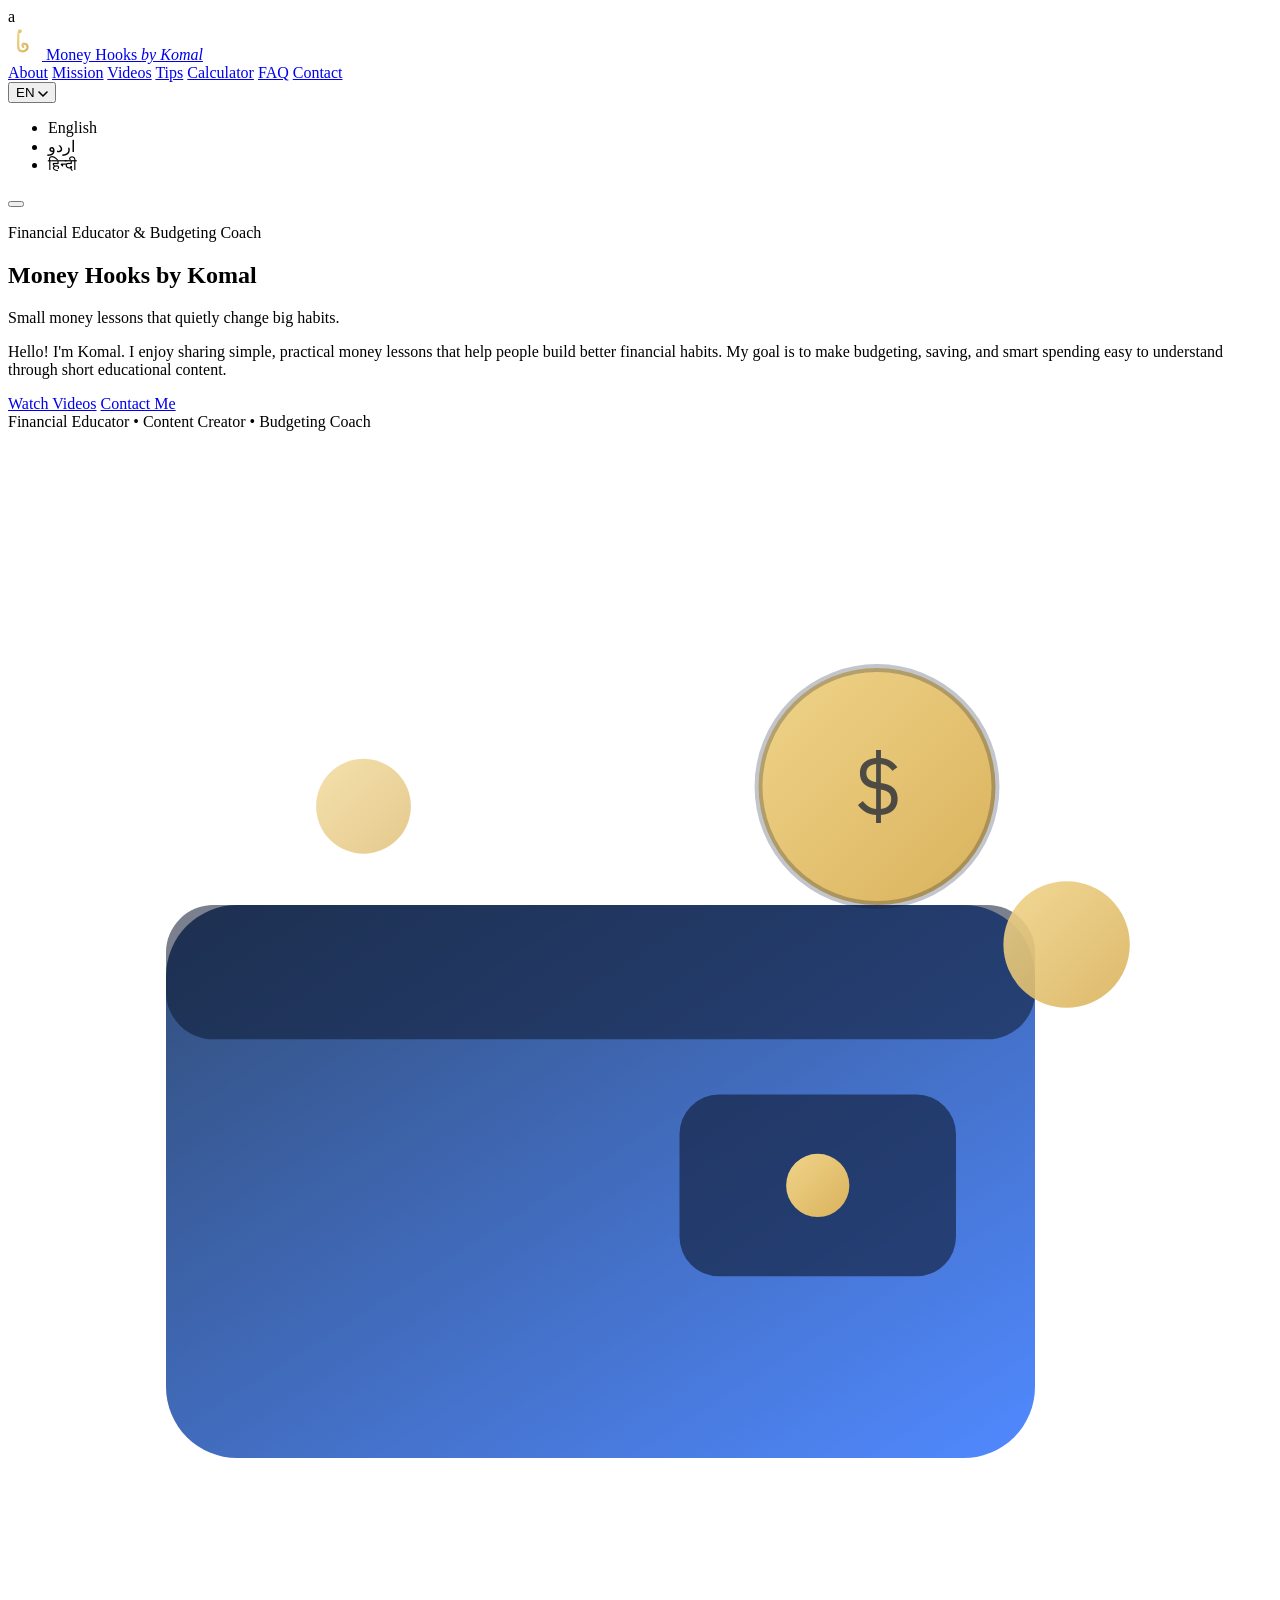
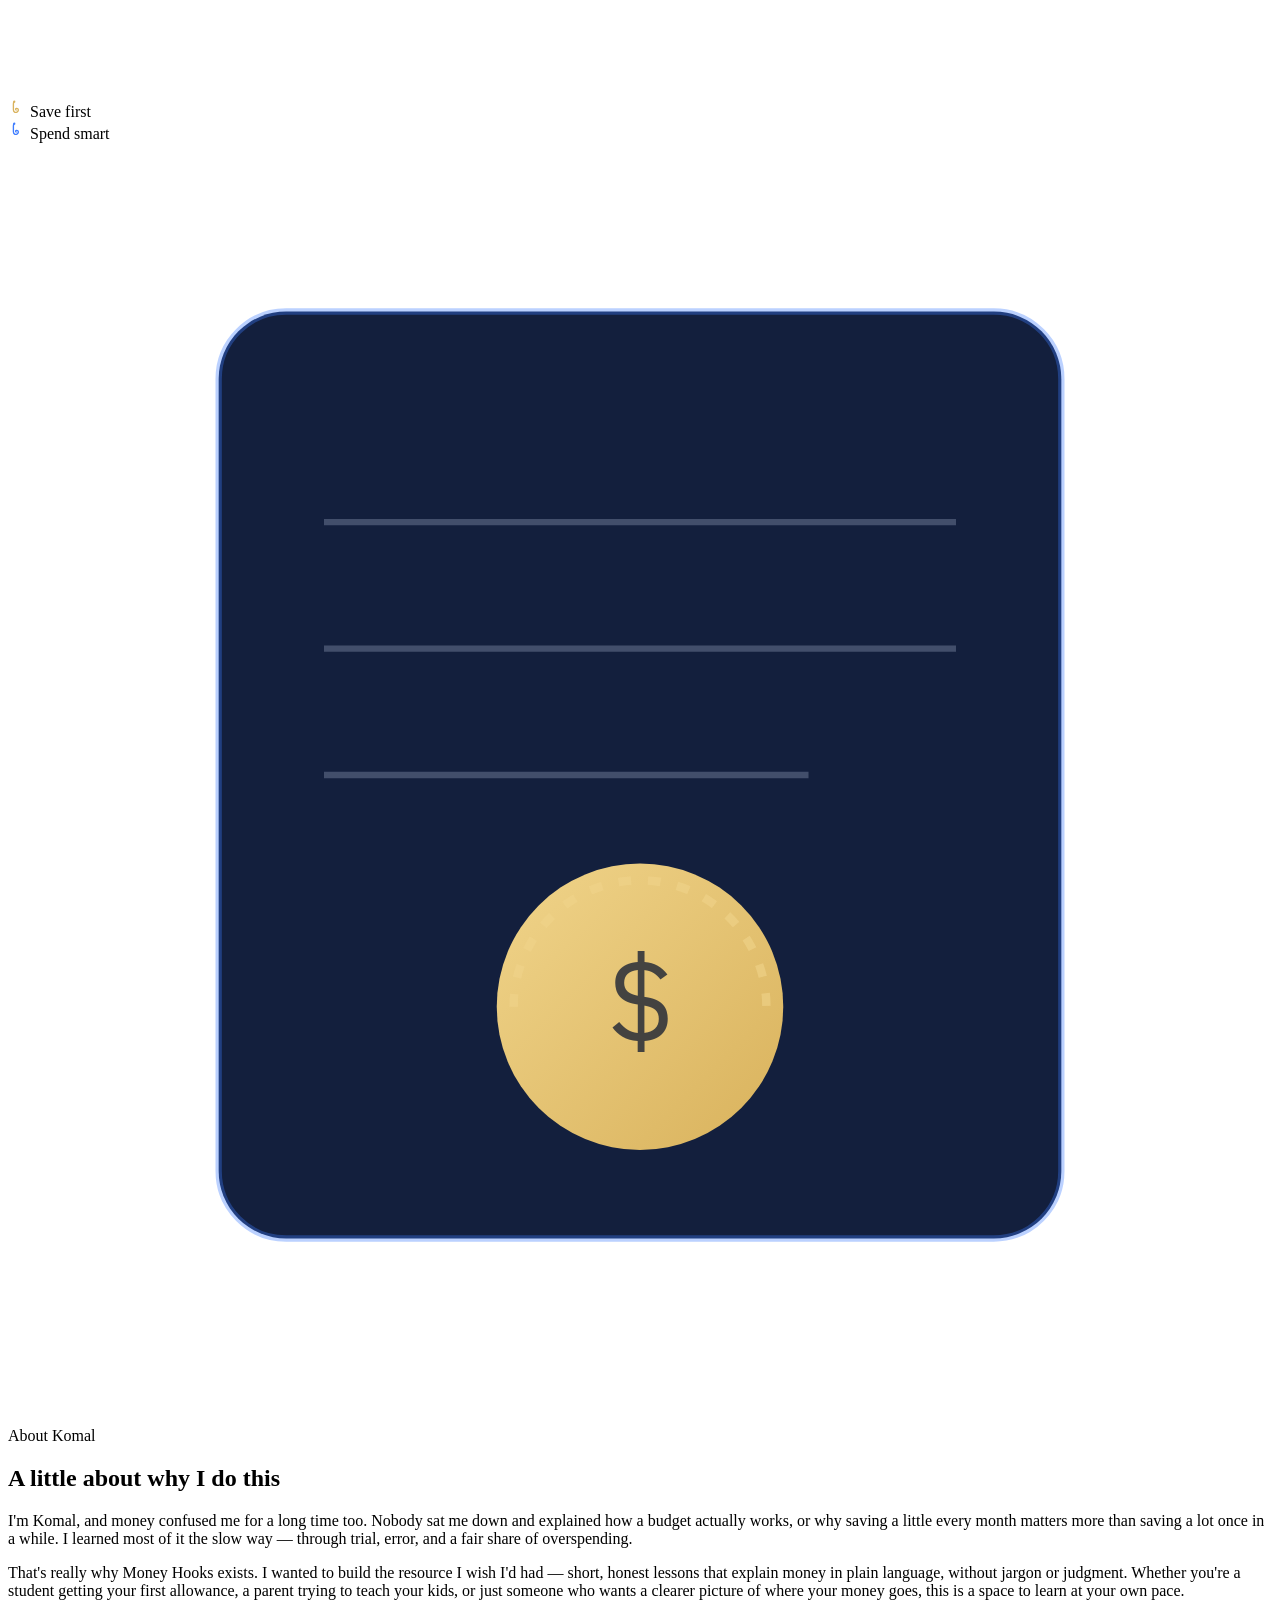
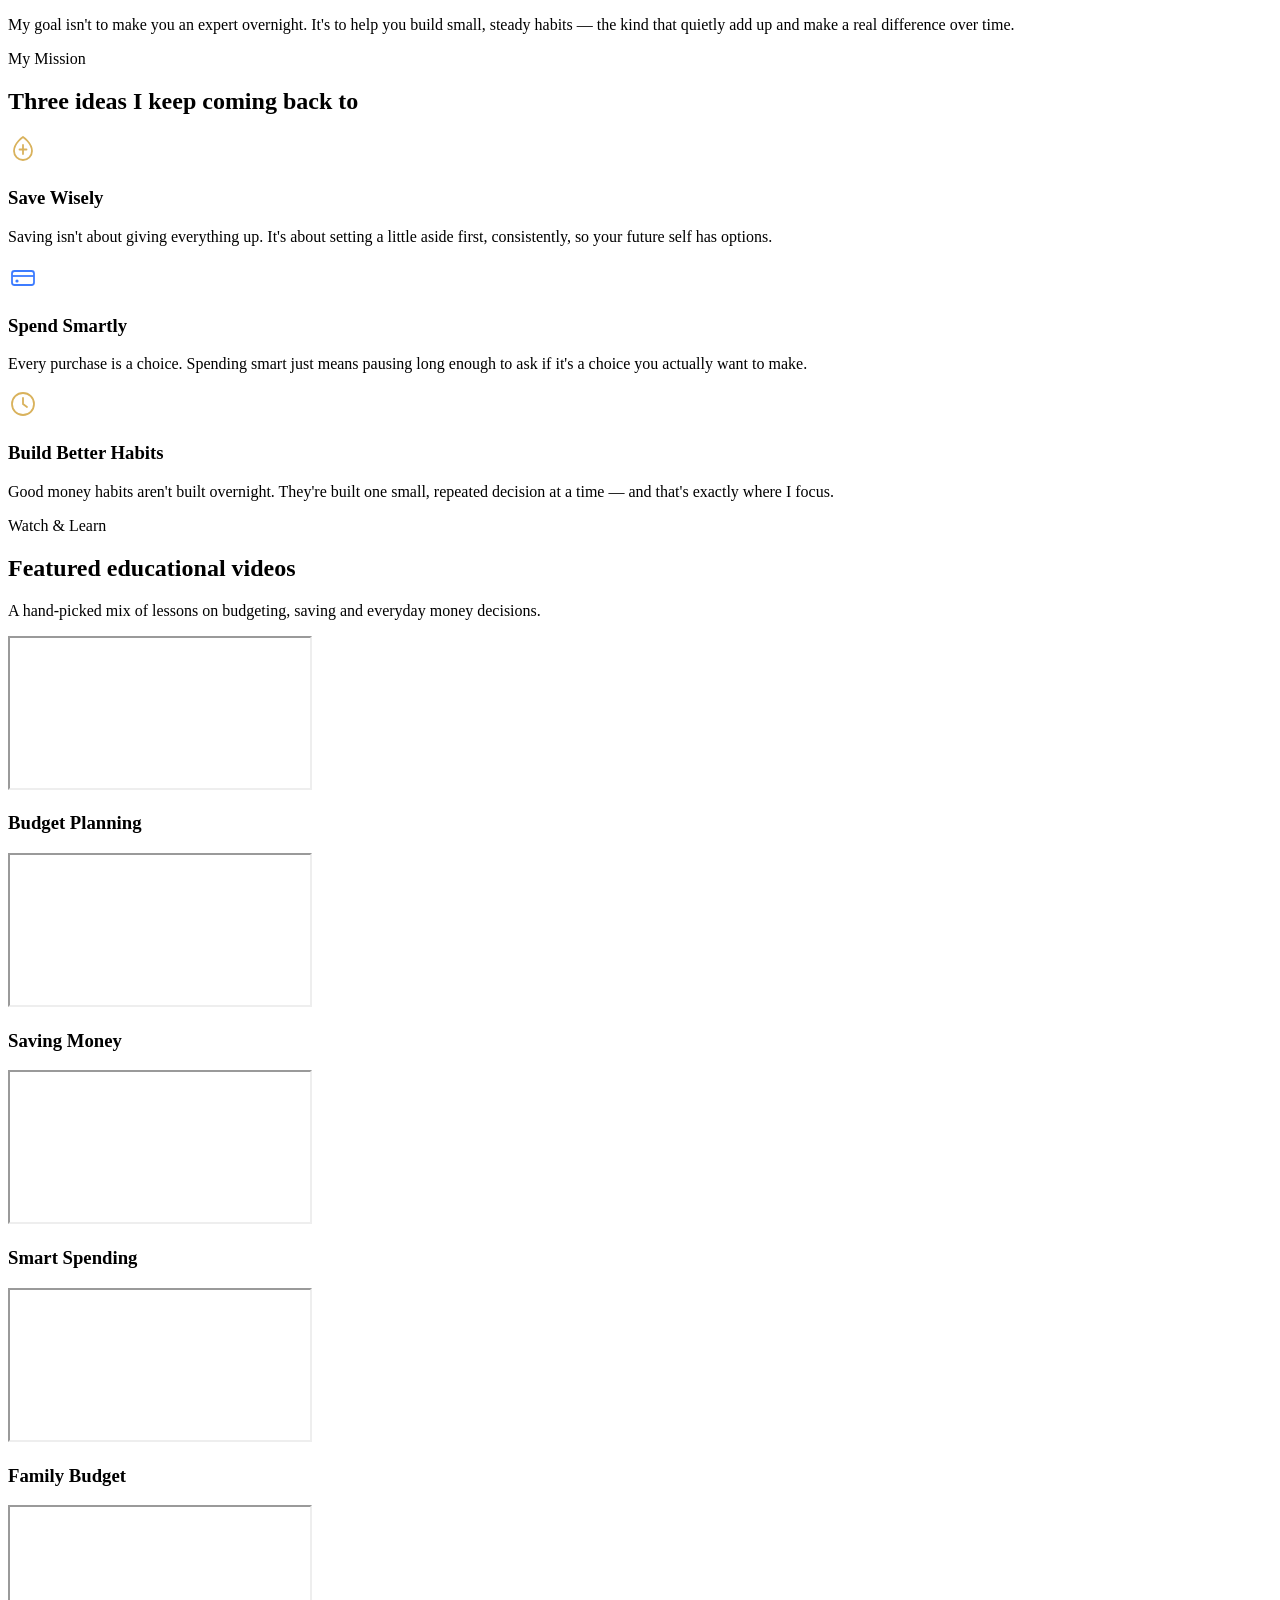
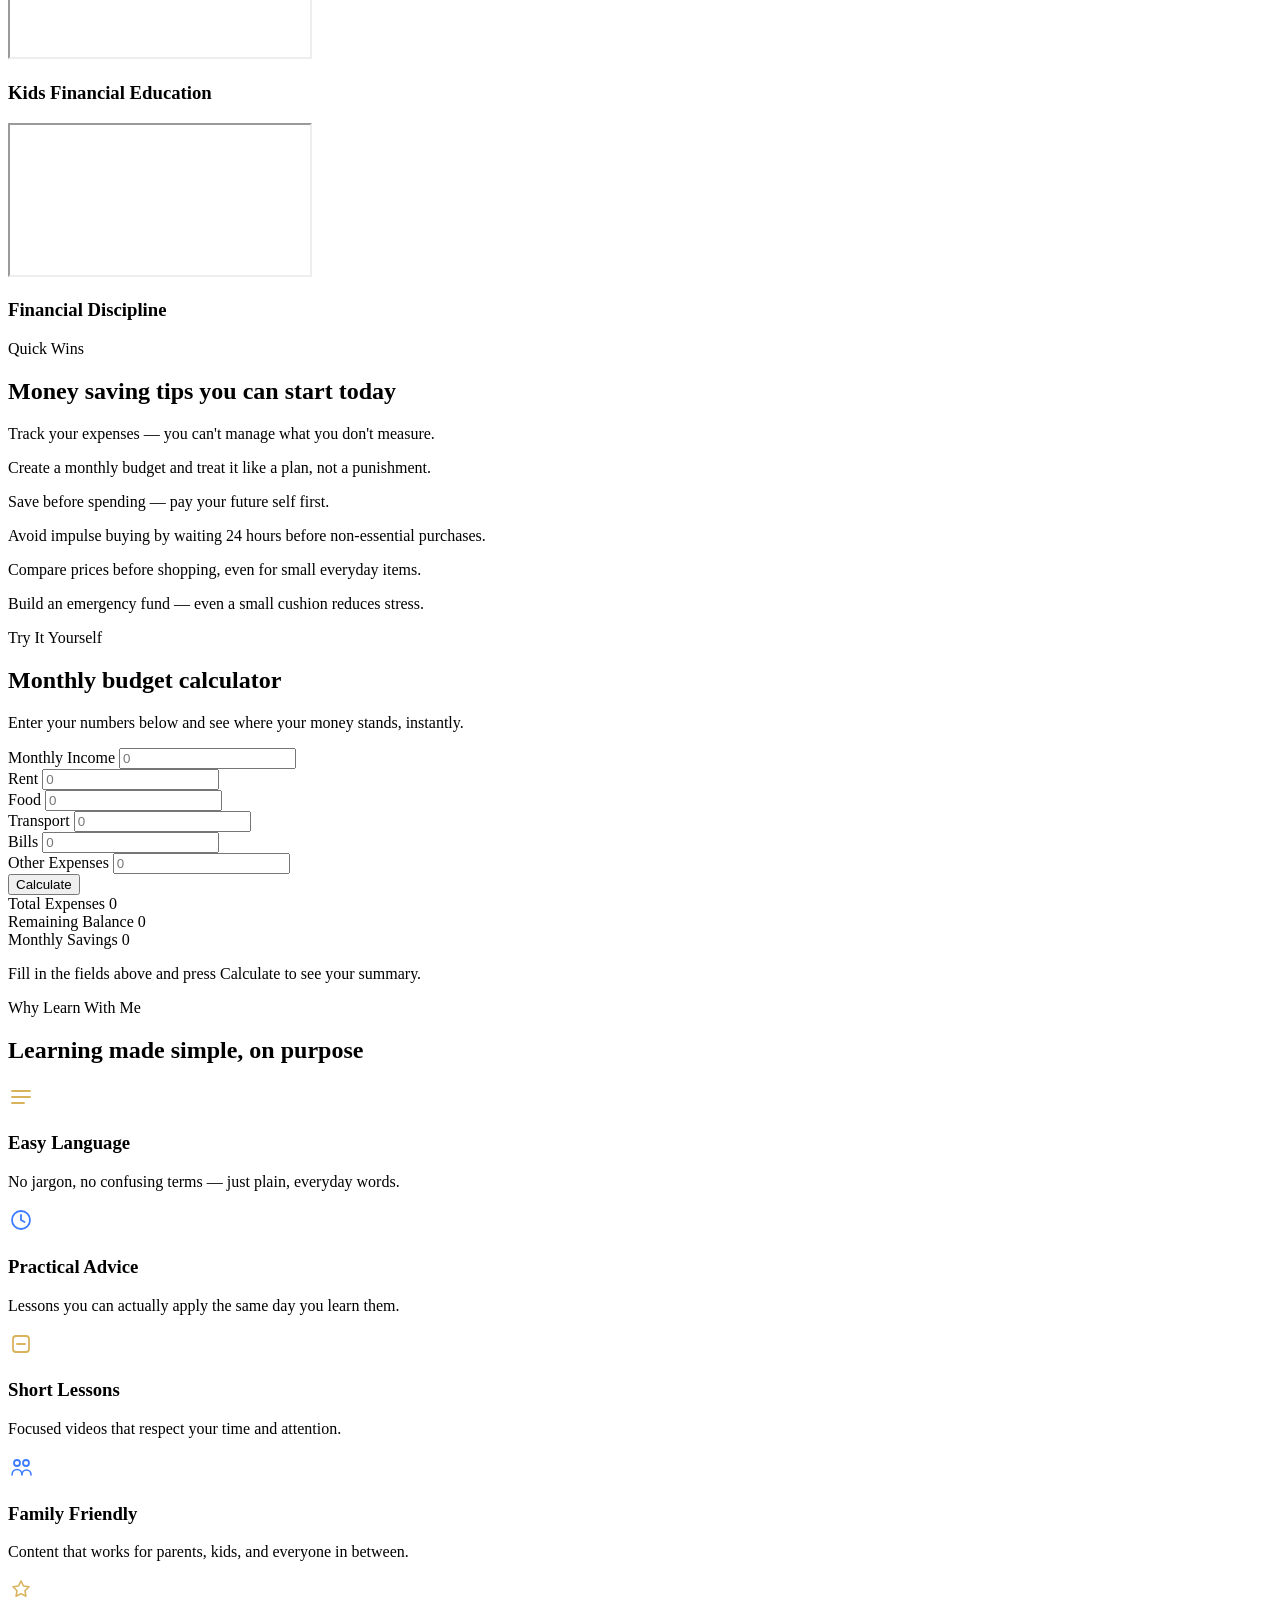
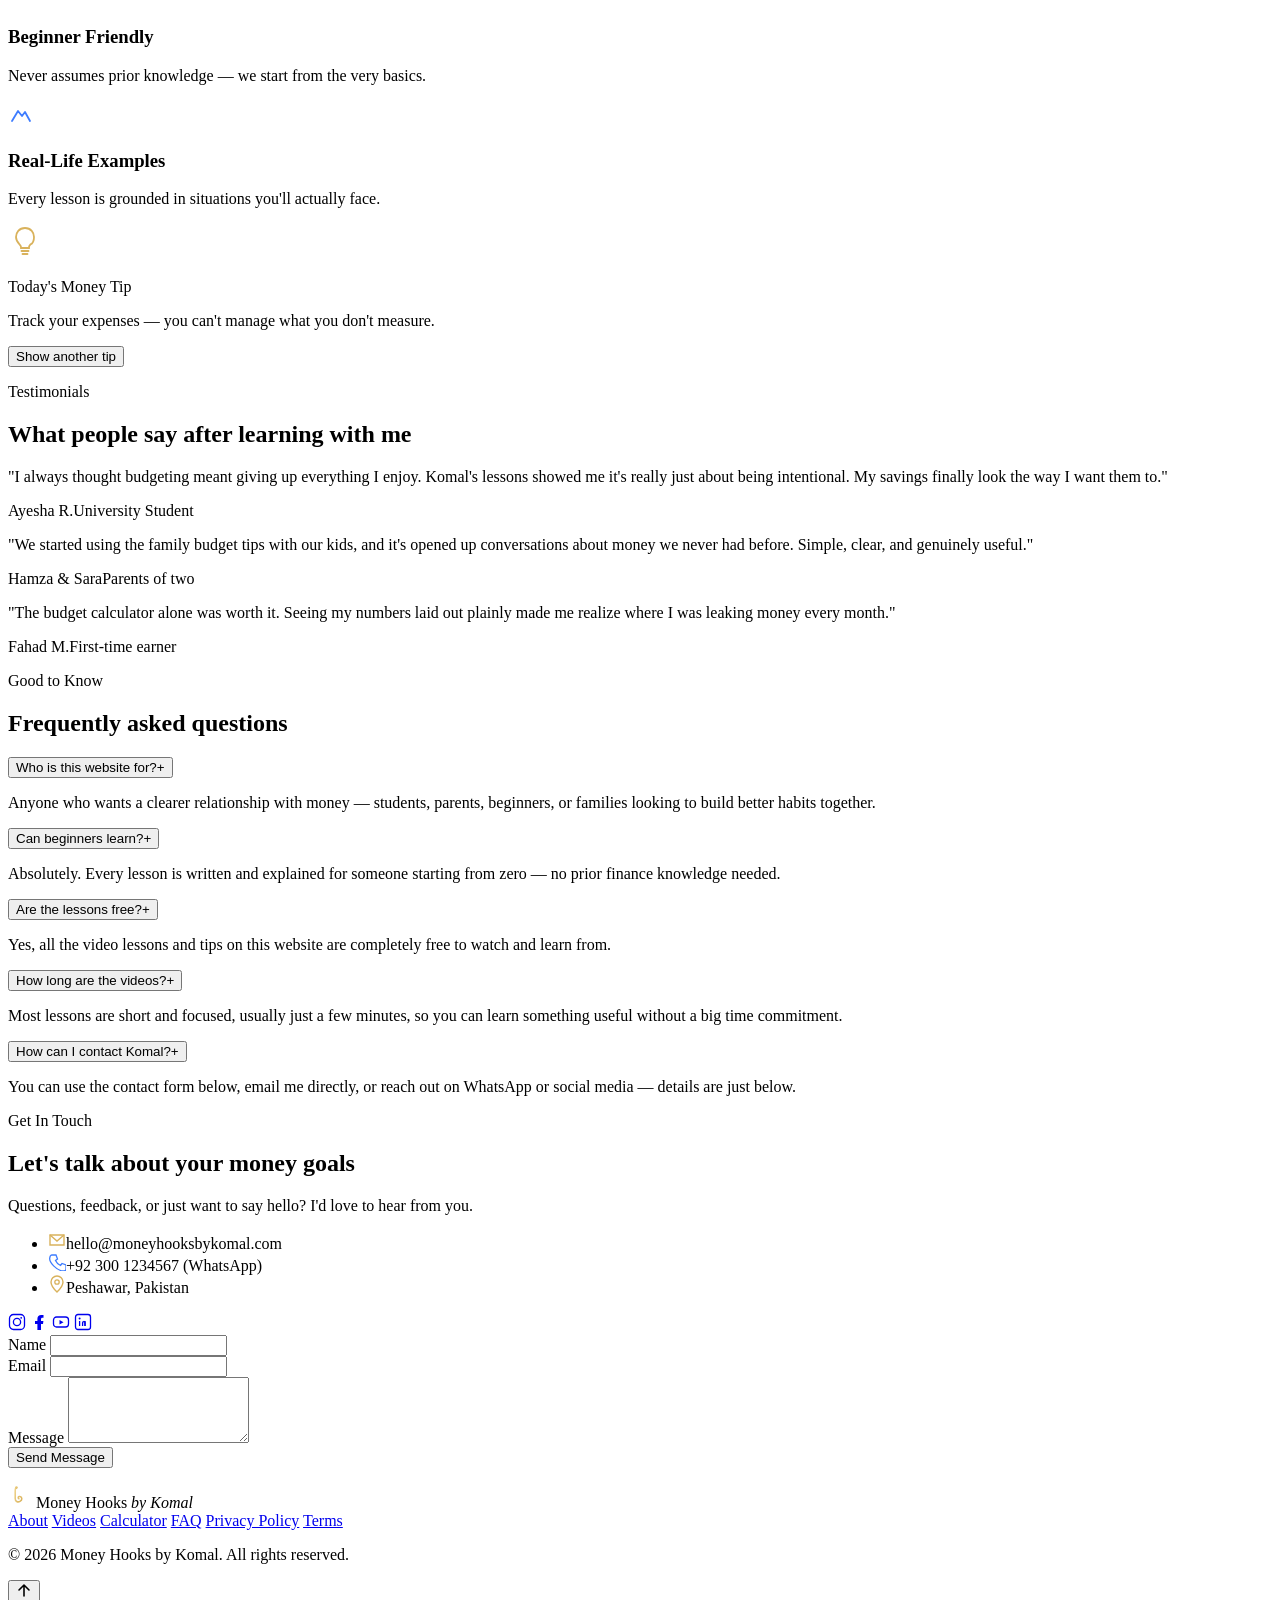
==== commit 1af5dc56: "Update index.html" ====
--- a/index.html
+++ b/index.html
@@ -14,7 +14,7 @@
 <link rel="stylesheet" href="style.css">
 </head>
 <body>
-
+a
 <!-- ============ HEADER / NAV ============ -->
 <header class="site-header" id="top">
   <div class="header-inner container">
--- a/style.css
+++ b/style.css
@@ -1,383 +1,481 @@
-/* ==========================================================================
-   Money Hooks by Komal — Stylesheet
-   Design tokens: deep navy background, elegant blue + soft gold accents,
-   glassmorphism cards, Fraunces display / Inter body / IBM Plex Mono data.
-   ========================================================================== */
-
-:root{
-  /* Color */
-  --bg-deep:      #060B16;
-  --bg-panel:     #0E1830;
-  --bg-panel-2:   #131F3D;
-  --blue:         #3D7CFF;
-  --blue-soft:    #6D9BFF;
-  --blue-deep:    #1B3A6B;
-  --gold:         #D9B25C;
-  --gold-soft:    #F0D48A;
-  --text-primary: #F4F6FB;
-  --text-muted:   #9AA6C0;
-  --text-faint:   #6C7793;
-  --glass-bg:     rgba(255,255,255,0.045);
-  --glass-bg-2:   rgba(255,255,255,0.07);
-  --glass-border: rgba(255,255,255,0.09);
-  --shadow-deep:  0 20px 60px rgba(0,0,0,0.45);
-
-  /* Type */
-  --font-display: 'Fraunces', serif;
-  --font-body: 'Inter', sans-serif;
-  --font-mono: 'IBM Plex Mono', monospace;
-
-  --radius-lg: 22px;
-  --radius-md: 14px;
-  --radius-sm: 9px;
-}
-
-/* ---------- Reset ---------- */
-*,*::before,*::after{box-sizing:border-box;margin:0;padding:0;}
-html{scroll-behavior:smooth;}
-body{
-  background:
-    radial-gradient(ellipse 900px 500px at 15% -5%, rgba(61,124,255,0.14), transparent 60%),
-    radial-gradient(ellipse 700px 500px at 100% 20%, rgba(217,178,92,0.08), transparent 55%),
-    var(--bg-deep);
-  color:var(--text-primary);
-  font-family:var(--font-body);
-  font-size:16px;
-  line-height:1.65;
-  -webkit-font-smoothing:antialiased;
-  overflow-x:hidden;
-}
-img{max-width:100%;display:block;}
-a{color:inherit;text-decoration:none;}
-ul{list-style:none;}
-button{font:inherit;cursor:pointer;background:none;border:none;color:inherit;}
-input,textarea{font:inherit;color:inherit;}
-
-.container{width:100%;max-width:1180px;margin:0 auto;padding:0 24px;}
-.mono{font-family:var(--font-mono);}
-
-h1,h2,h3{font-family:var(--font-display);font-weight:500;line-height:1.15;letter-spacing:-0.01em;}
-h2{font-size:clamp(1.7rem,3.2vw,2.5rem);}
-h3{font-size:1.15rem;font-weight:600;margin-bottom:8px;}
-p{color:var(--text-muted);}
-
-.accent-italic{font-style:italic;color:var(--gold-soft);font-weight:500;}
-
-/* ---------- Reveal on scroll ---------- */
-.reveal{opacity:0;transform:translateY(22px);transition:opacity .7s ease, transform .7s ease;}
-.reveal.in-view{opacity:1;transform:translateY(0);}
-
-/* ---------- Buttons ---------- */
-.btn{
-  display:inline-flex;align-items:center;justify-content:center;
-  padding:13px 28px;border-radius:100px;font-weight:600;font-size:0.95rem;
-  transition:transform .25s ease, box-shadow .25s ease, background .25s ease, border-color .25s ease;
-  white-space:nowrap;
-}
-.btn-primary{
-  background:linear-gradient(135deg,var(--gold-soft),var(--gold));
-  color:#221605;
-  box-shadow:0 10px 30px rgba(217,178,92,0.25);
-}
-.btn-primary:hover{transform:translateY(-2px);box-shadow:0 14px 36px rgba(217,178,92,0.35);}
-.btn-outline{
-  background:transparent;border:1.4px solid var(--glass-border);color:var(--text-primary);
-}
-.btn-outline:hover{border-color:var(--blue-soft);background:rgba(61,124,255,0.08);transform:translateY(-2px);}
-.btn.small{padding:10px 22px;font-size:0.85rem;margin-top:18px;}
-
-/* ---------- Glass card ---------- */
-.glass-card{
-  background:var(--glass-bg);
-  border:1px solid var(--glass-border);
-  border-radius:var(--radius-lg);
-  backdrop-filter:blur(18px);
-  -webkit-backdrop-filter:blur(18px);
-  box-shadow:var(--shadow-deep);
-  transition:transform .35s ease, border-color .35s ease, background .35s ease;
-}
-
-/* ==================== HEADER ==================== */
-.site-header{
-  position:sticky;top:0;z-index:100;
-  background:rgba(6,11,22,0.72);
-  backdrop-filter:blur(14px);-webkit-backdrop-filter:blur(14px);
-  border-bottom:1px solid rgba(255,255,255,0.06);
-}
-.header-inner{display:flex;align-items:center;justify-content:space-between;height:76px;gap:20px;}
-
-.logo{display:flex;align-items:center;gap:10px;flex-shrink:0;}
-.logo-text{font-family:var(--font-display);font-size:1.08rem;font-weight:600;letter-spacing:0.01em;}
-.logo-text em{color:var(--gold-soft);font-style:italic;font-weight:500;}
-.logo-mark.small{opacity:0.9;}
-
-.main-nav{display:flex;align-items:center;gap:30px;}
-.main-nav a{font-size:0.92rem;color:var(--text-muted);font-weight:500;position:relative;padding:4px 0;transition:color .25s ease;}
-.main-nav a:hover{color:var(--text-primary);}
-.main-nav a::after{
-  content:"";position:absolute;left:0;bottom:-3px;width:0;height:2px;
-  background:linear-gradient(90deg,var(--gold),var(--blue));
-  transition:width .3s ease;
-}
-.main-nav a:hover::after{width:100%;}
-.main-nav a.nav-cta{
-  color:#221605;background:linear-gradient(135deg,var(--gold-soft),var(--gold));
-  padding:9px 20px;border-radius:100px;font-weight:600;
-}
-.main-nav a.nav-cta::after{display:none;}
-
-.header-controls{display:flex;align-items:center;gap:14px;}
-
-.lang-switcher{position:relative;}
-.lang-current{
-  display:flex;align-items:center;gap:6px;border:1px solid var(--glass-border);
-  padding:8px 12px;border-radius:100px;color:var(--text-primary);font-size:0.85rem;font-weight:600;
-  transition:border-color .25s ease;
-}
-.lang-current:hover{border-color:var(--blue-soft);}
-.lang-menu{
-  position:absolute;top:calc(100% + 10px);right:0;min-width:130px;
-  background:var(--bg-panel-2);border:1px solid var(--glass-border);border-radius:var(--radius-sm);
-  padding:6px;box-shadow:var(--shadow-deep);
-  opacity:0;visibility:hidden;transform:translateY(-6px);transition:all .2s ease;
-}
-.lang-switcher.open .lang-menu{opacity:1;visibility:visible;transform:translateY(0);}
-.lang-menu li{padding:9px 12px;border-radius:7px;font-size:0.87rem;color:var(--text-muted);cursor:pointer;transition:background .2s ease,color .2s ease;}
-.lang-menu li:hover{background:rgba(255,255,255,0.06);color:var(--text-primary);}
-.lang-menu li.active{color:var(--gold-soft);}
-
-.hamburger{display:none;flex-direction:column;gap:5px;padding:6px;}
-.hamburger span{width:22px;height:2px;background:var(--text-primary);border-radius:2px;transition:all .3s ease;}
-.hamburger.open span:nth-child(1){transform:translateY(7px) rotate(45deg);}
-.hamburger.open span:nth-child(2){opacity:0;}
-.hamburger.open span:nth-child(3){transform:translateY(-7px) rotate(-45deg);}
-
-/* ==================== HERO ==================== */
-.hero{position:relative;padding:100px 0 70px;overflow:hidden;}
-.hero-glow{
-  position:absolute;inset:0;pointer-events:none;z-index:0;
-  background:radial-gradient(600px 380px at 78% 18%, rgba(61,124,255,0.16), transparent 65%);
-}
-.hero-inner{display:grid;grid-template-columns:1.15fr 0.85fr;gap:60px;align-items:center;position:relative;z-index:1;}
-
-.eyebrow{
-  font-family:var(--font-mono);font-size:0.75rem;letter-spacing:0.14em;text-transform:uppercase;
-  color:var(--gold-soft);margin-bottom:14px;
-}
-.hero h1{font-size:clamp(2.3rem,5vw,3.6rem);margin-bottom:14px;}
-.hero-tagline{font-size:1.15rem;color:var(--text-primary);font-family:var(--font-display);font-style:italic;font-weight:500;margin-bottom:18px;opacity:0.92;}
-.hero-intro{font-size:1.02rem;max-width:520px;margin-bottom:32px;}
-.hero-buttons{display:flex;gap:16px;flex-wrap:wrap;margin-bottom:34px;}
-.hero-background-badge{
-  display:flex;align-items:center;gap:10px;flex-wrap:wrap;font-size:0.82rem;color:var(--text-faint);
-  font-family:var(--font-mono);letter-spacing:0.02em;
-}
-.hero-background-badge .dot{color:var(--gold);}
-
-.hero-visual{position:relative;display:flex;align-items:center;justify-content:center;}
-.hero-illustration{width:100%;max-width:340px;aspect-ratio:1/1;padding:20px;}
-.floating-chip{
-  position:absolute;display:flex;align-items:center;gap:8px;
-  background:var(--bg-panel-2);border:1px solid var(--glass-border);
-  padding:9px 16px;border-radius:100px;font-size:0.82rem;font-weight:600;
-  box-shadow:var(--shadow-deep);animation:float 5s ease-in-out infinite;
-}
-.chip-a{top:8%;left:-4%;animation-delay:0s;}
-.chip-b{bottom:6%;right:-6%;animation-delay:1.4s;}
-@keyframes float{0%,100%{transform:translateY(0);}50%{transform:translateY(-10px);}}
-
-.scroll-cue{display:flex;justify-content:center;margin-top:50px;}
-.scroll-cue span{
-  width:1px;height:44px;background:linear-gradient(var(--gold),transparent);
-  position:relative;animation:scrollcue 2s ease-in-out infinite;
-}
-@keyframes scrollcue{0%{opacity:0.2;}50%{opacity:1;}100%{opacity:0.2;}}
-
-/* ==================== SECTIONS ==================== */
-.section{padding:100px 0;}
-.section-alt{background:linear-gradient(180deg,transparent,rgba(255,255,255,0.015) 15%,rgba(255,255,255,0.015) 85%,transparent);}
-.section-head{max-width:640px;margin-bottom:52px;}
-.section-sub{margin-top:10px;font-size:1.02rem;}
-
-.card-grid{display:grid;gap:26px;}
-
-/* ---------- About ---------- */
-.about-grid{display:grid;grid-template-columns:0.85fr 1.15fr;gap:60px;align-items:center;}
-.about-illustration{aspect-ratio:1/1;padding:0;overflow:hidden;}
-.about-copy h2{margin-bottom:20px;}
-.about-copy p{margin-bottom:16px;}
-.about-copy p:last-child{margin-bottom:0;}
-
-/* ---------- Mission ---------- */
-.mission-grid{grid-template-columns:repeat(3,1fr);}
-.mission-card,.tip-card,.video-card,.testi-card{padding:34px;}
-.mission-icon{
-  width:52px;height:52px;border-radius:14px;background:rgba(255,255,255,0.04);
-  display:flex;align-items:center;justify-content:center;margin-bottom:18px;border:1px solid var(--glass-border);
-}
-.mission-card:hover,.tip-card:hover,.video-card:hover,.testi-card:hover{
-  transform:translateY(-6px);border-color:rgba(217,178,92,0.3);
-}
-.mission-card p,.tip-card p{font-size:0.94rem;}
-
-/* ---------- Videos ---------- */
-.videos-grid{grid-template-columns:repeat(3,1fr);}
-.video-card{padding:14px;}
-.video-frame{border-radius:var(--radius-md);overflow:hidden;aspect-ratio:16/9;margin-bottom:14px;background:#000;}
-.video-frame iframe{width:100%;height:100%;border:0;}
-.video-card h3{padding:0 10px 10px;font-size:1rem;}
-
-/* ---------- Tips ---------- */
-.tips-grid{grid-template-columns:repeat(3,1fr);}
-.tip-card{display:flex;gap:16px;align-items:flex-start;}
-.hook-bullet{
-  flex-shrink:0;width:26px;height:26px;margin-top:2px;
-  background-image:url("data:image/svg+xml,%3Csvg xmlns='http://www.w3.org/2000/svg' viewBox='0 0 40 40'%3E%3Cpath d='M14 6 C14 6 12 6 12 12 L12 24 C12 29 16 31 20 29 C24 27 24 22 20 21 C17 20 16 23 18 24.5' fill='none' stroke='%23D9B25C' stroke-width='3.4' stroke-linecap='round'/%3E%3Ccircle cx='14' cy='6' r='2.6' fill='%23D9B25C'/%3E%3C/svg%3E");
-  background-size:contain;background-repeat:no-repeat;
-}
-.tip-card p{color:var(--text-primary);font-size:0.96rem;}
-
-/* ---------- Calculator ---------- */
-.calc-grid{display:grid;grid-template-columns:0.9fr 1.6fr;gap:50px;align-items:start;}
-.calc-head{margin-bottom:0;}
-.calc-card{padding:38px;}
-.calc-form{display:grid;grid-template-columns:1fr 1fr;gap:18px 20px;margin-bottom:8px;}
-.field{display:flex;flex-direction:column;gap:8px;}
-.field label{font-size:0.82rem;color:var(--text-muted);font-weight:500;}
-.field input,.field textarea{
-  background:rgba(255,255,255,0.04);border:1px solid var(--glass-border);border-radius:var(--radius-sm);
-  padding:12px 14px;font-size:0.95rem;transition:border-color .25s ease,background .25s ease;
-}
-.field input:focus,.field textarea:focus{
-  outline:none;border-color:var(--blue-soft);background:rgba(255,255,255,0.06);
-}
-.calc-btn{grid-column:1/-1;margin-top:6px;}
-.calc-results{display:grid;grid-template-columns:repeat(3,1fr);gap:14px;margin-top:30px;}
-.result-box{
-  background:rgba(255,255,255,0.03);border:1px solid var(--glass-border);border-radius:var(--radius-md);
-  padding:18px;display:flex;flex-direction:column;gap:8px;
-}
-.result-box.highlight{border-color:rgba(217,178,92,0.4);background:rgba(217,178,92,0.06);}
-.result-label{font-size:0.78rem;color:var(--text-muted);text-transform:uppercase;letter-spacing:0.06em;}
-.result-value{font-size:1.5rem;font-weight:500;color:var(--gold-soft);}
-.calc-note{margin-top:18px;font-size:0.85rem;color:var(--text-faint);}
-
-/* ---------- Why ---------- */
-.why-grid{display:grid;grid-template-columns:repeat(3,1fr);gap:36px 30px;}
-.why-item{padding-left:2px;}
-.why-icon{
-  width:48px;height:48px;border-radius:12px;background:rgba(255,255,255,0.04);
-  display:flex;align-items:center;justify-content:center;margin-bottom:14px;border:1px solid var(--glass-border);
-}
-.why-item h3{font-size:1.02rem;}
-.why-item p{font-size:0.9rem;}
-
-/* ---------- Today's tip ---------- */
-.today-tip-card{max-width:640px;margin:0 auto;padding:48px;text-align:center;}
-.today-tip-icon{
-  width:64px;height:64px;border-radius:16px;background:rgba(217,178,92,0.08);
-  display:flex;align-items:center;justify-content:center;margin:0 auto 18px;border:1px solid rgba(217,178,92,0.25);
-}
-.today-tip-text{
-  font-family:var(--font-display);font-style:italic;font-size:1.3rem;color:var(--text-primary);
-  max-width:480px;margin:0 auto;line-height:1.5;transition:opacity .3s ease;
-}
-
-/* ---------- Testimonials ---------- */
-.testi-grid{grid-template-columns:repeat(3,1fr);}
-.testi-quote{font-size:0.94rem;line-height:1.7;margin-bottom:22px;}
-.testi-author{display:flex;flex-direction:column;gap:2px;}
-.testi-name{font-weight:600;color:var(--text-primary);font-size:0.92rem;}
-.testi-role{font-size:0.8rem;color:var(--gold-soft);font-family:var(--font-mono);}
-
-/* ---------- FAQ ---------- */
-.faq-container{max-width:760px;}
-.faq-list{display:flex;flex-direction:column;gap:12px;}
-.faq-item{
-  background:var(--glass-bg);border:1px solid var(--glass-border);border-radius:var(--radius-md);
-  overflow:hidden;
-}
-.faq-question{
-  width:100%;display:flex;justify-content:space-between;align-items:center;
-  padding:20px 24px;font-weight:600;font-size:0.98rem;text-align:left;
-}
-.faq-icon{font-size:1.3rem;color:var(--gold-soft);transition:transform .3s ease;font-weight:400;}
-.faq-item.open .faq-icon{transform:rotate(45deg);}
-.faq-answer{max-height:0;overflow:hidden;transition:max-height .35s ease;}
-.faq-answer p{padding:0 24px 20px;font-size:0.92rem;}
-.faq-item.open .faq-answer{max-height:200px;}
-
-/* ---------- Contact ---------- */
-.contact-grid{display:grid;grid-template-columns:0.9fr 1.1fr;gap:60px;align-items:start;}
-.contact-info h2{margin-bottom:14px;}
-.contact-details{margin-top:28px;display:flex;flex-direction:column;gap:16px;}
-.contact-details li{display:flex;align-items:center;gap:12px;font-size:0.94rem;color:var(--text-muted);}
-.social-icons{display:flex;gap:12px;margin-top:26px;}
-.social-icon{
-  width:40px;height:40px;border-radius:50%;border:1px solid var(--glass-border);
-  display:flex;align-items:center;justify-content:center;color:var(--text-muted);
-  transition:all .25s ease;
-}
-.social-icon:hover{color:var(--gold-soft);border-color:var(--gold-soft);transform:translateY(-3px);}
-
-.contact-form{padding:36px;display:flex;flex-direction:column;gap:18px;}
-.form-status{font-size:0.85rem;color:var(--gold-soft);min-height:18px;}
-
-/* ==================== FOOTER ==================== */
-.site-footer{border-top:1px solid rgba(255,255,255,0.06);padding:44px 0;position:relative;}
-.footer-inner{display:flex;flex-wrap:wrap;align-items:center;justify-content:space-between;gap:20px;}
-.footer-brand{display:flex;align-items:center;gap:9px;font-family:var(--font-display);font-weight:600;font-size:0.98rem;}
-.footer-brand em{color:var(--gold-soft);font-style:italic;font-weight:500;}
-.footer-links{display:flex;flex-wrap:wrap;gap:22px;font-size:0.86rem;color:var(--text-muted);}
-.footer-links a:hover{color:var(--text-primary);}
-.footer-copy{width:100%;text-align:center;font-size:0.8rem;color:var(--text-faint);margin-top:20px;}
-
-.back-to-top{
-  position:fixed;bottom:26px;right:26px;width:46px;height:46px;border-radius:50%;
-  background:linear-gradient(135deg,var(--gold-soft),var(--gold));color:#221605;
-  display:flex;align-items:center;justify-content:center;box-shadow:0 10px 26px rgba(217,178,92,0.3);
-  opacity:0;visibility:hidden;transform:translateY(10px);transition:all .3s ease;z-index:80;
-}
-.back-to-top.show{opacity:1;visibility:visible;transform:translateY(0);}
-.back-to-top:hover{transform:translateY(-3px);}
-
-/* ==================== RTL (Urdu) ==================== */
-html[dir="rtl"] body{font-family:'Inter','Noto Nastaliq Urdu',sans-serif;}
-html[dir="rtl"] .hero-background-badge,
-html[dir="rtl"] .contact-details li{direction:rtl;}
-html[dir="rtl"] .main-nav a::after{left:auto;right:0;}
-html[dir="rtl"] .hook-bullet{transform:scaleX(-1);}
-
-/* ==================== RESPONSIVE ==================== */
-@media (max-width:980px){
-  .hero-inner,.about-grid,.calc-grid,.contact-grid{grid-template-columns:1fr;}
-  .hero-visual{order:-1;max-width:320px;margin:0 auto 20px;}
-  .mission-grid,.videos-grid,.tips-grid,.testi-grid{grid-template-columns:repeat(2,1fr);}
-  .why-grid{grid-template-columns:repeat(2,1fr);}
-  .calc-results{grid-template-columns:1fr;}
-}
-
-@media (max-width:760px){
-  .main-nav{
-    position:fixed;top:76px;left:0;right:0;background:var(--bg-panel);
-    flex-direction:column;align-items:flex-start;padding:24px;gap:18px;
-    border-bottom:1px solid var(--glass-border);
-    transform:translateY(-130%);opacity:0;transition:all .3s ease;z-index:99;
-  }
-  .main-nav.open{transform:translateY(0);opacity:1;}
-  .hamburger{display:flex;}
-  .mission-grid,.videos-grid,.tips-grid,.testi-grid,.why-grid{grid-template-columns:1fr;}
-  .calc-form{grid-template-columns:1fr;}
-  .hero{padding:70px 0 50px;}
-  .section{padding:70px 0;}
-  .footer-inner{flex-direction:column;text-align:center;}
-  .footer-links{justify-content:center;}
-}
-
-/* ==================== ACCESSIBILITY ==================== */
-a:focus-visible,button:focus-visible,input:focus-visible,textarea:focus-visible{
-  outline:2px solid var(--blue-soft);outline-offset:2px;
-}
-@media (prefers-reduced-motion:reduce){
-  *{animation-duration:0.01ms !important;animation-iteration-count:1 !important;transition-duration:0.01ms !important;scroll-behavior:auto !important;}
-}
+<!DOCTYPE html>
+<html lang="en" dir="ltr">
+<head>
+<meta charset="UTF-8">
+<meta name="viewport" content="width=device-width, initial-scale=1.0">
+<title>Money Hooks by Komal | Practical Financial Lessons</title>
+<meta name="description" content="Money Hooks by Komal — simple, practical lessons on budgeting, saving and smart spending for students, parents and beginners.">
+
+<!-- Fonts: Fraunces (display), Inter (body), IBM Plex Mono (data/utility) -->
+<link rel="preconnect" href="https://fonts.googleapis.com">
+<link rel="preconnect" href="https://fonts.gstatic.com" crossorigin>
+<link href="https://fonts.googleapis.com/css2?family=Fraunces:ital,opsz,wght@0,9..144,400;0,9..144,500;0,9..144,600;1,9..144,500&family=Inter:wght@400;500;600;700&family=IBM+Plex+Mono:wght@400;500&display=swap" rel="stylesheet">
+
+<link rel="stylesheet" href="style.css">
+</head>
+<body>
+
+<!-- ============ HEADER / NAV ============ -->
+<header class="site-header" id="top">
+  <div class="header-inner container">
+    <a href="#top" class="logo" aria-label="Money Hooks by Komal — home">
+      <span class="logo-mark" aria-hidden="true">
+        <svg viewBox="0 0 40 40" width="34" height="34">
+          <path d="M14 6 C14 6 12 6 12 12 L12 24 C12 29 16 31 20 29 C24 27 24 22 20 21 C17 20 16 23 18 24.5" fill="none" stroke="url(#hookGrad)" stroke-width="2.6" stroke-linecap="round"/>
+          <circle cx="14" cy="6" r="2.2" fill="url(#hookGrad)"/>
+          <defs>
+            <linearGradient id="hookGrad" x1="0" y1="0" x2="1" y2="1">
+              <stop offset="0" stop-color="#F0D48A"/>
+              <stop offset="1" stop-color="#D9B25C"/>
+            </linearGradient>
+          </defs>
+        </svg>
+      </span>
+      <span class="logo-text">Money Hooks <em>by Komal</em></span>
+    </a>
+
+    <nav class="main-nav" id="mainNav">
+      <a href="#about" data-i18n="nav.about">About</a>
+      <a href="#mission" data-i18n="nav.mission">Mission</a>
+      <a href="#videos" data-i18n="nav.videos">Videos</a>
+      <a href="#tips" data-i18n="nav.tips">Tips</a>
+      <a href="#calculator" data-i18n="nav.calculator">Calculator</a>
+      <a href="#faq" data-i18n="nav.faq">FAQ</a>
+      <a href="#contact" data-i18n="nav.contact" class="nav-cta">Contact</a>
+    </nav>
+
+    <div class="header-controls">
+      <div class="lang-switcher" id="langSwitcher">
+        <button class="lang-current" id="langToggle" aria-haspopup="listbox" aria-expanded="false">
+          <span id="langCurrentLabel">EN</span>
+          <svg width="10" height="6" viewBox="0 0 10 6"><path d="M1 1L5 5L9 1" stroke="currentColor" stroke-width="1.6" fill="none" stroke-linecap="round" stroke-linejoin="round"/></svg>
+        </button>
+        <ul class="lang-menu" id="langMenu" role="listbox">
+          <li role="option" data-lang="en">English</li>
+          <li role="option" data-lang="ur">اردو</li>
+          <li role="option" data-lang="hi">हिन्दी</li>
+        </ul>
+      </div>
+      <button class="hamburger" id="hamburger" aria-label="Toggle menu" aria-expanded="false">
+        <span></span><span></span><span></span>
+      </button>
+    </div>
+  </div>
+</header>
+
+<!-- ============ HERO ============ -->
+<section class="hero" id="home">
+  <div class="hero-glow" aria-hidden="true"></div>
+  <div class="container hero-inner">
+    <div class="hero-copy reveal">
+      <p class="eyebrow" data-i18n="hero.eyebrow">Financial Educator &amp; Budgeting Coach</p>
+      <h1>Money Hooks <span class="accent-italic">by Komal</span></h1>
+      <p class="hero-tagline" data-i18n="hero.tagline">Small money lessons that quietly change big habits.</p>
+      <p class="hero-intro" data-i18n="hero.intro">Hello! I'm Komal. I enjoy sharing simple, practical money lessons that help people build better financial habits. My goal is to make budgeting, saving, and smart spending easy to understand through short educational content.</p>
+
+      <div class="hero-buttons">
+        <a href="#videos" class="btn btn-primary" data-i18n="hero.btnVideos">Watch Videos</a>
+        <a href="#contact" class="btn btn-outline" data-i18n="hero.btnContact">Contact Me</a>
+      </div>
+
+      <div class="hero-background-badge">
+        <span data-i18n="hero.badge1">Financial Educator</span>
+        <span class="dot" aria-hidden="true">•</span>
+        <span data-i18n="hero.badge2">Content Creator</span>
+        <span class="dot" aria-hidden="true">•</span>
+        <span data-i18n="hero.badge3">Budgeting Coach</span>
+      </div>
+    </div>
+
+    <div class="hero-visual reveal" aria-hidden="true">
+      <div class="glass-card hero-illustration">
+        <!-- Wallet & coin illustration -->
+        <svg viewBox="0 0 320 320" width="100%" height="100%">
+          <defs>
+            <linearGradient id="walletBlue" x1="0" y1="0" x2="1" y2="1">
+              <stop offset="0" stop-color="#1B3A6B"/>
+              <stop offset="1" stop-color="#3D7CFF"/>
+            </linearGradient>
+            <linearGradient id="coinGold" x1="0" y1="0" x2="1" y2="1">
+              <stop offset="0" stop-color="#F0D48A"/>
+              <stop offset="1" stop-color="#D9B25C"/>
+            </linearGradient>
+          </defs>
+          <rect x="40" y="120" width="220" height="140" rx="18" fill="url(#walletBlue)" opacity="0.9"/>
+          <rect x="40" y="120" width="220" height="34" rx="12" fill="#0E1830" opacity="0.55"/>
+          <rect x="170" y="168" width="70" height="46" rx="10" fill="#0E1830" opacity="0.6"/>
+          <circle cx="205" cy="191" r="8" fill="url(#coinGold)"/>
+          <circle cx="220" cy="90" r="30" fill="url(#coinGold)"/>
+          <circle cx="220" cy="90" r="30" fill="none" stroke="#0E1830" stroke-opacity="0.25" stroke-width="2"/>
+          <text x="220" y="97" text-anchor="middle" font-family="IBM Plex Mono, monospace" font-size="20" fill="#0E1830" opacity="0.7">$</text>
+          <circle cx="268" cy="130" r="16" fill="url(#coinGold)" opacity="0.9"/>
+          <circle cx="90" cy="95" r="12" fill="url(#coinGold)" opacity="0.7"/>
+        </svg>
+      </div>
+      <div class="floating-chip chip-a">
+        <svg width="18" height="18" viewBox="0 0 40 40"><path d="M14 6 C14 6 12 6 12 12 L12 24 C12 29 16 31 20 29 C24 27 24 22 20 21 C17 20 16 23 18 24.5" fill="none" stroke="#D9B25C" stroke-width="3" stroke-linecap="round"/><circle cx="14" cy="6" r="2.4" fill="#D9B25C"/></svg>
+        <span data-i18n="hero.chip1">Save first</span>
+      </div>
+      <div class="floating-chip chip-b">
+        <svg width="18" height="18" viewBox="0 0 40 40"><path d="M14 6 C14 6 12 6 12 12 L12 24 C12 29 16 31 20 29 C24 27 24 22 20 21 C17 20 16 23 18 24.5" fill="none" stroke="#3D7CFF" stroke-width="3" stroke-linecap="round"/><circle cx="14" cy="6" r="2.4" fill="#3D7CFF"/></svg>
+        <span data-i18n="hero.chip2">Spend smart</span>
+      </div>
+    </div>
+  </div>
+  <div class="scroll-cue" aria-hidden="true"><span></span></div>
+</section>
+
+<!-- ============ ABOUT ============ -->
+<section class="section" id="about">
+  <div class="container about-grid">
+    <div class="about-visual reveal">
+      <div class="glass-card about-illustration">
+        <svg viewBox="0 0 300 300" width="100%" height="100%">
+          <rect x="50" y="40" width="200" height="220" rx="16" fill="#131F3D"/>
+          <rect x="50" y="40" width="200" height="220" rx="16" fill="none" stroke="#3D7CFF" stroke-opacity="0.35" stroke-width="1.5"/>
+          <line x1="75" y1="90" x2="225" y2="90" stroke="#9AA6C0" stroke-opacity="0.35" stroke-width="1.5"/>
+          <line x1="75" y1="120" x2="225" y2="120" stroke="#9AA6C0" stroke-opacity="0.35" stroke-width="1.5"/>
+          <line x1="75" y1="150" x2="190" y2="150" stroke="#9AA6C0" stroke-opacity="0.35" stroke-width="1.5"/>
+          <circle cx="150" cy="205" r="34" fill="url(#coinGold)"/>
+          <text x="150" y="213" text-anchor="middle" font-family="IBM Plex Mono, monospace" font-size="26" fill="#0E1830" opacity="0.75">$</text>
+          <path d="M120 205 a30 30 0 1 1 60 0" fill="none" stroke="#F0D48A" stroke-width="2" stroke-dasharray="3 4" opacity="0.6"/>
+        </svg>
+      </div>
+    </div>
+    <div class="about-copy reveal">
+      <p class="eyebrow" data-i18n="about.eyebrow">About Komal</p>
+      <h2 data-i18n="about.title">A little about why I do this</h2>
+      <p data-i18n="about.p1">I'm Komal, and money confused me for a long time too. Nobody sat me down and explained how a budget actually works, or why saving a little every month matters more than saving a lot once in a while. I learned most of it the slow way — through trial, error, and a fair share of overspending.</p>
+      <p data-i18n="about.p2">That's really why Money Hooks exists. I wanted to build the resource I wish I'd had — short, honest lessons that explain money in plain language, without jargon or judgment. Whether you're a student getting your first allowance, a parent trying to teach your kids, or just someone who wants a clearer picture of where your money goes, this is a space to learn at your own pace.</p>
+      <p data-i18n="about.p3">My goal isn't to make you an expert overnight. It's to help you build small, steady habits — the kind that quietly add up and make a real difference over time.</p>
+    </div>
+  </div>
+</section>
+
+<!-- ============ MISSION ============ -->
+<section class="section section-alt" id="mission">
+  <div class="container">
+    <div class="section-head reveal">
+      <p class="eyebrow" data-i18n="mission.eyebrow">My Mission</p>
+      <h2 data-i18n="mission.title">Three ideas I keep coming back to</h2>
+    </div>
+    <div class="card-grid mission-grid">
+      <div class="glass-card mission-card reveal">
+        <div class="mission-icon" aria-hidden="true">
+          <svg width="30" height="30" viewBox="0 0 30 30"><path d="M15 3 C15 3 6 9 6 17 a9 9 0 0 0 18 0 C24 9 15 3 15 3 Z" fill="none" stroke="#D9B25C" stroke-width="1.8"/><path d="M15 11 v9 M11.5 15.5 h7" stroke="#D9B25C" stroke-width="1.8" stroke-linecap="round"/></svg>
+        </div>
+        <h3 data-i18n="mission.card1Title">Save Wisely</h3>
+        <p data-i18n="mission.card1Text">Saving isn't about giving everything up. It's about setting a little aside first, consistently, so your future self has options.</p>
+      </div>
+      <div class="glass-card mission-card reveal">
+        <div class="mission-icon" aria-hidden="true">
+          <svg width="30" height="30" viewBox="0 0 30 30"><rect x="4" y="9" width="22" height="14" rx="2.5" fill="none" stroke="#3D7CFF" stroke-width="1.8"/><line x1="4" y1="14" x2="26" y2="14" stroke="#3D7CFF" stroke-width="1.8"/><circle cx="9" cy="19" r="1.6" fill="#3D7CFF"/></svg>
+        </div>
+        <h3 data-i18n="mission.card2Title">Spend Smartly</h3>
+        <p data-i18n="mission.card2Text">Every purchase is a choice. Spending smart just means pausing long enough to ask if it's a choice you actually want to make.</p>
+      </div>
+      <div class="glass-card mission-card reveal">
+        <div class="mission-icon" aria-hidden="true">
+          <svg width="30" height="30" viewBox="0 0 30 30"><circle cx="15" cy="15" r="11" fill="none" stroke="#D9B25C" stroke-width="1.8"/><path d="M15 9 v6 l4 3" stroke="#D9B25C" stroke-width="1.8" stroke-linecap="round" fill="none"/></svg>
+        </div>
+        <h3 data-i18n="mission.card3Title">Build Better Habits</h3>
+        <p data-i18n="mission.card3Text">Good money habits aren't built overnight. They're built one small, repeated decision at a time — and that's exactly where I focus.</p>
+      </div>
+    </div>
+  </div>
+</section>
+
+<!-- ============ VIDEOS ============ -->
+<section class="section" id="videos">
+  <div class="container">
+    <div class="section-head reveal">
+      <p class="eyebrow" data-i18n="videos.eyebrow">Watch &amp; Learn</p>
+      <h2 data-i18n="videos.title">Featured educational videos</h2>
+      <p class="section-sub" data-i18n="videos.sub">A hand-picked mix of lessons on budgeting, saving and everyday money decisions.</p>
+    </div>
+    <div class="card-grid videos-grid">
+      <div class="glass-card video-card reveal">
+        <div class="video-frame"><iframe src="https://www.youtube.com/embed/M7ucIl9MGs0" title="Budget Planning" loading="lazy" allowfullscreen></iframe></div>
+        <h3 data-i18n="videos.v1">Budget Planning</h3>
+      </div>
+      <div class="glass-card video-card reveal">
+        <div class="video-frame"><iframe src="https://www.youtube.com/embed/-Of_WRjDrx0" title="Saving Money" loading="lazy" allowfullscreen></iframe></div>
+        <h3 data-i18n="videos.v2">Saving Money</h3>
+      </div>
+      <div class="glass-card video-card reveal">
+        <div class="video-frame"><iframe src="https://www.youtube.com/embed/toZ-nWetA9M" title="Smart Spending" loading="lazy" allowfullscreen></iframe></div>
+        <h3 data-i18n="videos.v3">Smart Spending</h3>
+      </div>
+      <div class="glass-card video-card reveal">
+        <div class="video-frame"><iframe src="https://www.youtube.com/embed/sVKQn2I4HDM" title="Family Budget" loading="lazy" allowfullscreen></iframe></div>
+        <h3 data-i18n="videos.v4">Family Budget</h3>
+      </div>
+      <div class="glass-card video-card reveal">
+        <div class="video-frame"><iframe src="https://www.youtube.com/embed/cYGiipJOiLg" title="Kids Financial Education" loading="lazy" allowfullscreen></iframe></div>
+        <h3 data-i18n="videos.v5">Kids Financial Education</h3>
+      </div>
+      <div class="glass-card video-card reveal">
+        <div class="video-frame"><iframe src="https://www.youtube.com/embed/7lHNMGoACdQ" title="Financial Discipline" loading="lazy" allowfullscreen></iframe></div>
+        <h3 data-i18n="videos.v6">Financial Discipline</h3>
+      </div>
+    </div>
+  </div>
+</section>
+
+<!-- ============ TIPS ============ -->
+<section class="section section-alt" id="tips">
+  <div class="container">
+    <div class="section-head reveal">
+      <p class="eyebrow" data-i18n="tips.eyebrow">Quick Wins</p>
+      <h2 data-i18n="tips.title">Money saving tips you can start today</h2>
+    </div>
+    <div class="card-grid tips-grid">
+      <div class="glass-card tip-card reveal"><span class="hook-bullet" aria-hidden="true"></span><p data-i18n="tips.t1">Track your expenses — you can't manage what you don't measure.</p></div>
+      <div class="glass-card tip-card reveal"><span class="hook-bullet" aria-hidden="true"></span><p data-i18n="tips.t2">Create a monthly budget and treat it like a plan, not a punishment.</p></div>
+      <div class="glass-card tip-card reveal"><span class="hook-bullet" aria-hidden="true"></span><p data-i18n="tips.t3">Save before spending — pay your future self first.</p></div>
+      <div class="glass-card tip-card reveal"><span class="hook-bullet" aria-hidden="true"></span><p data-i18n="tips.t4">Avoid impulse buying by waiting 24 hours before non-essential purchases.</p></div>
+      <div class="glass-card tip-card reveal"><span class="hook-bullet" aria-hidden="true"></span><p data-i18n="tips.t5">Compare prices before shopping, even for small everyday items.</p></div>
+      <div class="glass-card tip-card reveal"><span class="hook-bullet" aria-hidden="true"></span><p data-i18n="tips.t6">Build an emergency fund — even a small cushion reduces stress.</p></div>
+    </div>
+  </div>
+</section>
+
+<!-- ============ CALCULATOR ============ -->
+<section class="section" id="calculator">
+  <div class="container calc-grid">
+    <div class="section-head calc-head reveal">
+      <p class="eyebrow" data-i18n="calc.eyebrow">Try It Yourself</p>
+      <h2 data-i18n="calc.title">Monthly budget calculator</h2>
+      <p class="section-sub" data-i18n="calc.sub">Enter your numbers below and see where your money stands, instantly.</p>
+    </div>
+
+    <div class="glass-card calc-card reveal">
+      <form id="calcForm" class="calc-form">
+        <div class="field">
+          <label for="income" data-i18n="calc.income">Monthly Income</label>
+          <input type="number" id="income" min="0" step="1" placeholder="0" inputmode="decimal">
+        </div>
+        <div class="field">
+          <label for="rent" data-i18n="calc.rent">Rent</label>
+          <input type="number" id="rent" min="0" step="1" placeholder="0" inputmode="decimal">
+        </div>
+        <div class="field">
+          <label for="food" data-i18n="calc.food">Food</label>
+          <input type="number" id="food" min="0" step="1" placeholder="0" inputmode="decimal">
+        </div>
+        <div class="field">
+          <label for="transport" data-i18n="calc.transport">Transport</label>
+          <input type="number" id="transport" min="0" step="1" placeholder="0" inputmode="decimal">
+        </div>
+        <div class="field">
+          <label for="bills" data-i18n="calc.bills">Bills</label>
+          <input type="number" id="bills" min="0" step="1" placeholder="0" inputmode="decimal">
+        </div>
+        <div class="field">
+          <label for="other" data-i18n="calc.other">Other Expenses</label>
+          <input type="number" id="other" min="0" step="1" placeholder="0" inputmode="decimal">
+        </div>
+        <button type="submit" class="btn btn-primary calc-btn" data-i18n="calc.btn">Calculate</button>
+      </form>
+
+      <div class="calc-results">
+        <div class="result-box">
+          <span class="result-label" data-i18n="calc.totalExpenses">Total Expenses</span>
+          <span class="result-value mono" id="resTotal">0</span>
+        </div>
+        <div class="result-box">
+          <span class="result-label" data-i18n="calc.remaining">Remaining Balance</span>
+          <span class="result-value mono" id="resRemaining">0</span>
+        </div>
+        <div class="result-box highlight">
+          <span class="result-label" data-i18n="calc.savings">Monthly Savings</span>
+          <span class="result-value mono" id="resSavings">0</span>
+        </div>
+      </div>
+      <p class="calc-note" id="calcNote" data-i18n="calc.note">Fill in the fields above and press Calculate to see your summary.</p>
+    </div>
+  </div>
+</section>
+
+<!-- ============ WHY LEARN WITH ME ============ -->
+<section class="section section-alt" id="why">
+  <div class="container">
+    <div class="section-head reveal">
+      <p class="eyebrow" data-i18n="why.eyebrow">Why Learn With Me</p>
+      <h2 data-i18n="why.title">Learning made simple, on purpose</h2>
+    </div>
+    <div class="why-grid">
+      <div class="why-item reveal">
+        <div class="why-icon"><svg width="26" height="26" viewBox="0 0 26 26"><path d="M4 13h18M4 7h18M4 19h12" stroke="#D9B25C" stroke-width="1.8" stroke-linecap="round"/></svg></div>
+        <h3 data-i18n="why.i1t">Easy Language</h3>
+        <p data-i18n="why.i1d">No jargon, no confusing terms — just plain, everyday words.</p>
+      </div>
+      <div class="why-item reveal">
+        <div class="why-icon"><svg width="26" height="26" viewBox="0 0 26 26"><circle cx="13" cy="13" r="9" fill="none" stroke="#3D7CFF" stroke-width="1.8"/><path d="M13 8v5l3.5 2" stroke="#3D7CFF" stroke-width="1.8" stroke-linecap="round" fill="none"/></svg></div>
+        <h3 data-i18n="why.i2t">Practical Advice</h3>
+        <p data-i18n="why.i2d">Lessons you can actually apply the same day you learn them.</p>
+      </div>
+      <div class="why-item reveal">
+        <div class="why-icon"><svg width="26" height="26" viewBox="0 0 26 26"><rect x="5" y="5" width="16" height="16" rx="3" fill="none" stroke="#D9B25C" stroke-width="1.8"/><path d="M9 13h8" stroke="#D9B25C" stroke-width="1.8" stroke-linecap="round"/></svg></div>
+        <h3 data-i18n="why.i3t">Short Lessons</h3>
+        <p data-i18n="why.i3d">Focused videos that respect your time and attention.</p>
+      </div>
+      <div class="why-item reveal">
+        <div class="why-icon"><svg width="26" height="26" viewBox="0 0 26 26"><circle cx="9" cy="9" r="3" fill="none" stroke="#3D7CFF" stroke-width="1.8"/><circle cx="18" cy="9" r="3" fill="none" stroke="#3D7CFF" stroke-width="1.8"/><path d="M4 21c0-3.5 2.5-5.5 5-5.5s5 2 5 5.5M14 21c0-3 2-5 4.5-5s4.5 2 4.5 5" stroke="#3D7CFF" stroke-width="1.6" fill="none" stroke-linecap="round"/></svg></div>
+        <h3 data-i18n="why.i4t">Family Friendly</h3>
+        <p data-i18n="why.i4d">Content that works for parents, kids, and everyone in between.</p>
+      </div>
+      <div class="why-item reveal">
+        <div class="why-icon"><svg width="26" height="26" viewBox="0 0 26 26"><path d="M13 4l2.5 5 5.5.8-4 3.9.9 5.5L13 16.6 8.1 19.2l.9-5.5-4-3.9 5.5-.8z" fill="none" stroke="#D9B25C" stroke-width="1.6" stroke-linejoin="round"/></svg></div>
+        <h3 data-i18n="why.i5t">Beginner Friendly</h3>
+        <p data-i18n="why.i5d">Never assumes prior knowledge — we start from the very basics.</p>
+      </div>
+      <div class="why-item reveal">
+        <div class="why-icon"><svg width="26" height="26" viewBox="0 0 26 26"><path d="M4 20l6-10 4 5 3-4 5 9" fill="none" stroke="#3D7CFF" stroke-width="1.8" stroke-linecap="round" stroke-linejoin="round"/></svg></div>
+        <h3 data-i18n="why.i6t">Real-Life Examples</h3>
+        <p data-i18n="why.i6d">Every lesson is grounded in situations you'll actually face.</p>
+      </div>
+    </div>
+  </div>
+</section>
+
+<!-- ============ TODAY'S MONEY TIP ============ -->
+<section class="section" id="today-tip">
+  <div class="container">
+    <div class="glass-card today-tip-card reveal">
+      <div class="today-tip-icon" aria-hidden="true">
+        <svg width="34" height="34" viewBox="0 0 34 34"><path d="M17 4c-6 0-9 4.5-9 9 0 3.7 2 5.8 3.5 7.3.8.8 1.5 1.6 1.5 2.7v1h8v-1c0-1.1.7-1.9 1.5-2.7C24 19.8 26 17.7 26 13c0-4.5-3-9-9-9z" fill="none" stroke="#D9B25C" stroke-width="1.8"/><line x1="13.5" y1="27" x2="20.5" y2="27" stroke="#D9B25C" stroke-width="1.8" stroke-linecap="round"/><line x1="14.5" y1="30" x2="19.5" y2="30" stroke="#D9B25C" stroke-width="1.8" stroke-linecap="round"/></svg>
+      </div>
+      <p class="eyebrow" data-i18n="todayTip.eyebrow">Today's Money Tip</p>
+      <p class="today-tip-text" id="todayTipText">Track your expenses — you can't manage what you don't measure.</p>
+      <button class="btn btn-outline small" id="newTipBtn" data-i18n="todayTip.btn">Show another tip</button>
+    </div>
+  </div>
+</section>
+
+<!-- ============ TESTIMONIALS ============ -->
+<section class="section section-alt" id="testimonials">
+  <div class="container">
+    <div class="section-head reveal">
+      <p class="eyebrow" data-i18n="testi.eyebrow">Testimonials</p>
+      <h2 data-i18n="testi.title">What people say after learning with me</h2>
+    </div>
+    <div class="card-grid testi-grid">
+      <div class="glass-card testi-card reveal">
+        <p class="testi-quote" data-i18n="testi.q1">"I always thought budgeting meant giving up everything I enjoy. Komal's lessons showed me it's really just about being intentional. My savings finally look the way I want them to."</p>
+        <div class="testi-author"><span class="testi-name">Ayesha R.</span><span class="testi-role" data-i18n="testi.r1">University Student</span></div>
+      </div>
+      <div class="glass-card testi-card reveal">
+        <p class="testi-quote" data-i18n="testi.q2">"We started using the family budget tips with our kids, and it's opened up conversations about money we never had before. Simple, clear, and genuinely useful."</p>
+        <div class="testi-author"><span class="testi-name">Hamza &amp; Sara</span><span class="testi-role" data-i18n="testi.r2">Parents of two</span></div>
+      </div>
+      <div class="glass-card testi-card reveal">
+        <p class="testi-quote" data-i18n="testi.q3">"The budget calculator alone was worth it. Seeing my numbers laid out plainly made me realize where I was leaking money every month."</p>
+        <div class="testi-author"><span class="testi-name">Fahad M.</span><span class="testi-role" data-i18n="testi.r3">First-time earner</span></div>
+      </div>
+    </div>
+  </div>
+</section>
+
+<!-- ============ FAQ ============ -->
+<section class="section" id="faq">
+  <div class="container faq-container">
+    <div class="section-head reveal">
+      <p class="eyebrow" data-i18n="faq.eyebrow">Good to Know</p>
+      <h2 data-i18n="faq.title">Frequently asked questions</h2>
+    </div>
+    <div class="faq-list">
+      <div class="faq-item reveal">
+        <button class="faq-question"><span data-i18n="faq.q1">Who is this website for?</span><span class="faq-icon" aria-hidden="true">+</span></button>
+        <div class="faq-answer"><p data-i18n="faq.a1">Anyone who wants a clearer relationship with money — students, parents, beginners, or families looking to build better habits together.</p></div>
+      </div>
+      <div class="faq-item reveal">
+        <button class="faq-question"><span data-i18n="faq.q2">Can beginners learn?</span><span class="faq-icon" aria-hidden="true">+</span></button>
+        <div class="faq-answer"><p data-i18n="faq.a2">Absolutely. Every lesson is written and explained for someone starting from zero — no prior finance knowledge needed.</p></div>
+      </div>
+      <div class="faq-item reveal">
+        <button class="faq-question"><span data-i18n="faq.q3">Are the lessons free?</span><span class="faq-icon" aria-hidden="true">+</span></button>
+        <div class="faq-answer"><p data-i18n="faq.a3">Yes, all the video lessons and tips on this website are completely free to watch and learn from.</p></div>
+      </div>
+      <div class="faq-item reveal">
+        <button class="faq-question"><span data-i18n="faq.q4">How long are the videos?</span><span class="faq-icon" aria-hidden="true">+</span></button>
+        <div class="faq-answer"><p data-i18n="faq.a4">Most lessons are short and focused, usually just a few minutes, so you can learn something useful without a big time commitment.</p></div>
+      </div>
+      <div class="faq-item reveal">
+        <button class="faq-question"><span data-i18n="faq.q5">How can I contact Komal?</span><span class="faq-icon" aria-hidden="true">+</span></button>
+        <div class="faq-answer"><p data-i18n="faq.a5">You can use the contact form below, email me directly, or reach out on WhatsApp or social media — details are just below.</p></div>
+      </div>
+    </div>
+  </div>
+</section>
+
+<!-- ============ CONTACT ============ -->
+<section class="section section-alt" id="contact">
+  <div class="container contact-grid">
+    <div class="contact-info reveal">
+      <p class="eyebrow" data-i18n="contact.eyebrow">Get In Touch</p>
+      <h2 data-i18n="contact.title">Let's talk about your money goals</h2>
+      <p class="section-sub" data-i18n="contact.sub">Questions, feedback, or just want to say hello? I'd love to hear from you.</p>
+
+      <ul class="contact-details">
+        <li><svg width="18" height="18" viewBox="0 0 18 18"><path d="M2 4h14v10H2z" fill="none" stroke="#D9B25C" stroke-width="1.4"/><path d="M2 4l7 6 7-6" fill="none" stroke="#D9B25C" stroke-width="1.4"/></svg><span>hello@moneyhooksbykomal.com</span></li>
+        <li><svg width="18" height="18" viewBox="0 0 18 18"><path d="M4 2h4l1.5 4-2 1.5a10 10 0 0 0 5 5l1.5-2 4 1.5v4a2 2 0 0 1-2 2C9 18 0 9 2 4a2 2 0 0 1 2-2z" fill="none" stroke="#3D7CFF" stroke-width="1.3"/></svg><span>+92 300 1234567 <span data-i18n="contact.whatsapp">(WhatsApp)</span></span></li>
+        <li><svg width="18" height="18" viewBox="0 0 18 18"><path d="M9 17s6-5.6 6-10a6 6 0 1 0-12 0c0 4.4 6 10 6 10z" fill="none" stroke="#D9B25C" stroke-width="1.4"/><circle cx="9" cy="7" r="2.2" fill="none" stroke="#D9B25C" stroke-width="1.3"/></svg><span data-i18n="contact.location">Peshawar, Pakistan</span></li>
+      </ul>
+
+      <div class="social-icons">
+        <a href="#" aria-label="Instagram" class="social-icon"><svg width="18" height="18" viewBox="0 0 18 18"><rect x="1.5" y="1.5" width="15" height="15" rx="4" fill="none" stroke="currentColor" stroke-width="1.3"/><circle cx="9" cy="9" r="3.6" fill="none" stroke="currentColor" stroke-width="1.3"/><circle cx="13.2" cy="4.8" r="0.9" fill="currentColor"/></svg></a>
+        <a href="#" aria-label="Facebook" class="social-icon"><svg width="18" height="18" viewBox="0 0 18 18"><path d="M11 17v-6h2l.4-3H11V6.2c0-.9.3-1.5 1.6-1.5H13.5V2.1C13.2 2 12.3 2 11.2 2 8.9 2 7.4 3.4 7.4 5.9V8H5v3h2.4v6z" fill="currentColor"/></svg></a>
+        <a href="#" aria-label="YouTube" class="social-icon"><svg width="18" height="18" viewBox="0 0 18 18"><rect x="1.5" y="4" width="15" height="10" rx="3" fill="none" stroke="currentColor" stroke-width="1.3"/><path d="M7.5 7l4 2.2-4 2.2z" fill="currentColor"/></svg></a>
+        <a href="#" aria-label="LinkedIn" class="social-icon"><svg width="18" height="18" viewBox="0 0 18 18"><rect x="1.5" y="1.5" width="15" height="15" rx="2.5" fill="none" stroke="currentColor" stroke-width="1.3"/><circle cx="5.6" cy="5.6" r="1" fill="currentColor"/><line x1="5.6" y1="8" x2="5.6" y2="13" stroke="currentColor" stroke-width="1.3"/><path d="M8.6 13V9.8c0-1.6 2.4-1.8 2.4 0V13" stroke="currentColor" stroke-width="1.3" fill="none"/><line x1="11" y1="8" x2="11" y2="13" stroke="currentColor" stroke-width="1.3"/></svg></a>
+      </div>
+    </div>
+
+    <form class="glass-card contact-form reveal" id="contactForm" novalidate>
+      <div class="field">
+        <label for="cName" data-i18n="contact.name">Name</label>
+        <input type="text" id="cName" name="name" required>
+      </div>
+      <div class="field">
+        <label for="cEmail" data-i18n="contact.email">Email</label>
+        <input type="email" id="cEmail" name="email" required>
+      </div>
+      <div class="field">
+        <label for="cMessage" data-i18n="contact.message">Message</label>
+        <textarea id="cMessage" name="message" rows="4" required></textarea>
+      </div>
+      <button type="submit" class="btn btn-primary" data-i18n="contact.send">Send Message</button>
+      <p class="form-status" id="formStatus" role="status"></p>
+    </form>
+  </div>
+</section>
+
+<!-- ============ FOOTER ============ -->
+<footer class="site-footer">
+  <div class="container footer-inner">
+    <div class="footer-brand">
+      <span class="logo-mark small" aria-hidden="true">
+        <svg viewBox="0 0 40 40" width="24" height="24"><path d="M14 6 C14 6 12 6 12 12 L12 24 C12 29 16 31 20 29 C24 27 24 22 20 21 C17 20 16 23 18 24.5" fill="none" stroke="url(#hookGrad)" stroke-width="2.6" stroke-linecap="round"/><circle cx="14" cy="6" r="2.2" fill="url(#hookGrad)"/></svg>
+      </span>
+      <span>Money Hooks <em>by Komal</em></span>
+    </div>
+
+    <nav class="footer-links">
+      <a href="#about" data-i18n="nav.about">About</a>
+      <a href="#videos" data-i18n="nav.videos">Videos</a>
+      <a href="#calculator" data-i18n="nav.calculator">Calculator</a>
+      <a href="#faq" data-i18n="nav.faq">FAQ</a>
+      <a href="#" data-i18n="footer.privacy">Privacy Policy</a>
+      <a href="#" data-i18n="footer.terms">Terms</a>
+    </nav>
+
+    <p class="footer-copy">© <span id="year"></span> <span data-i18n="footer.copyRest">Money Hooks by Komal. All rights reserved.</span></p>
+  </div>
+  <button class="back-to-top" id="backToTop" aria-label="Back to top">
+    <svg width="16" height="16" viewBox="0 0 16 16"><path d="M8 13V3M3 7l5-5 5 5" stroke="currentColor" stroke-width="1.6" fill="none" stroke-linecap="round" stroke-linejoin="round"/></svg>
+  </button>
+</footer>
+
+<script src="script.js"></script>
+</body>
+</html>
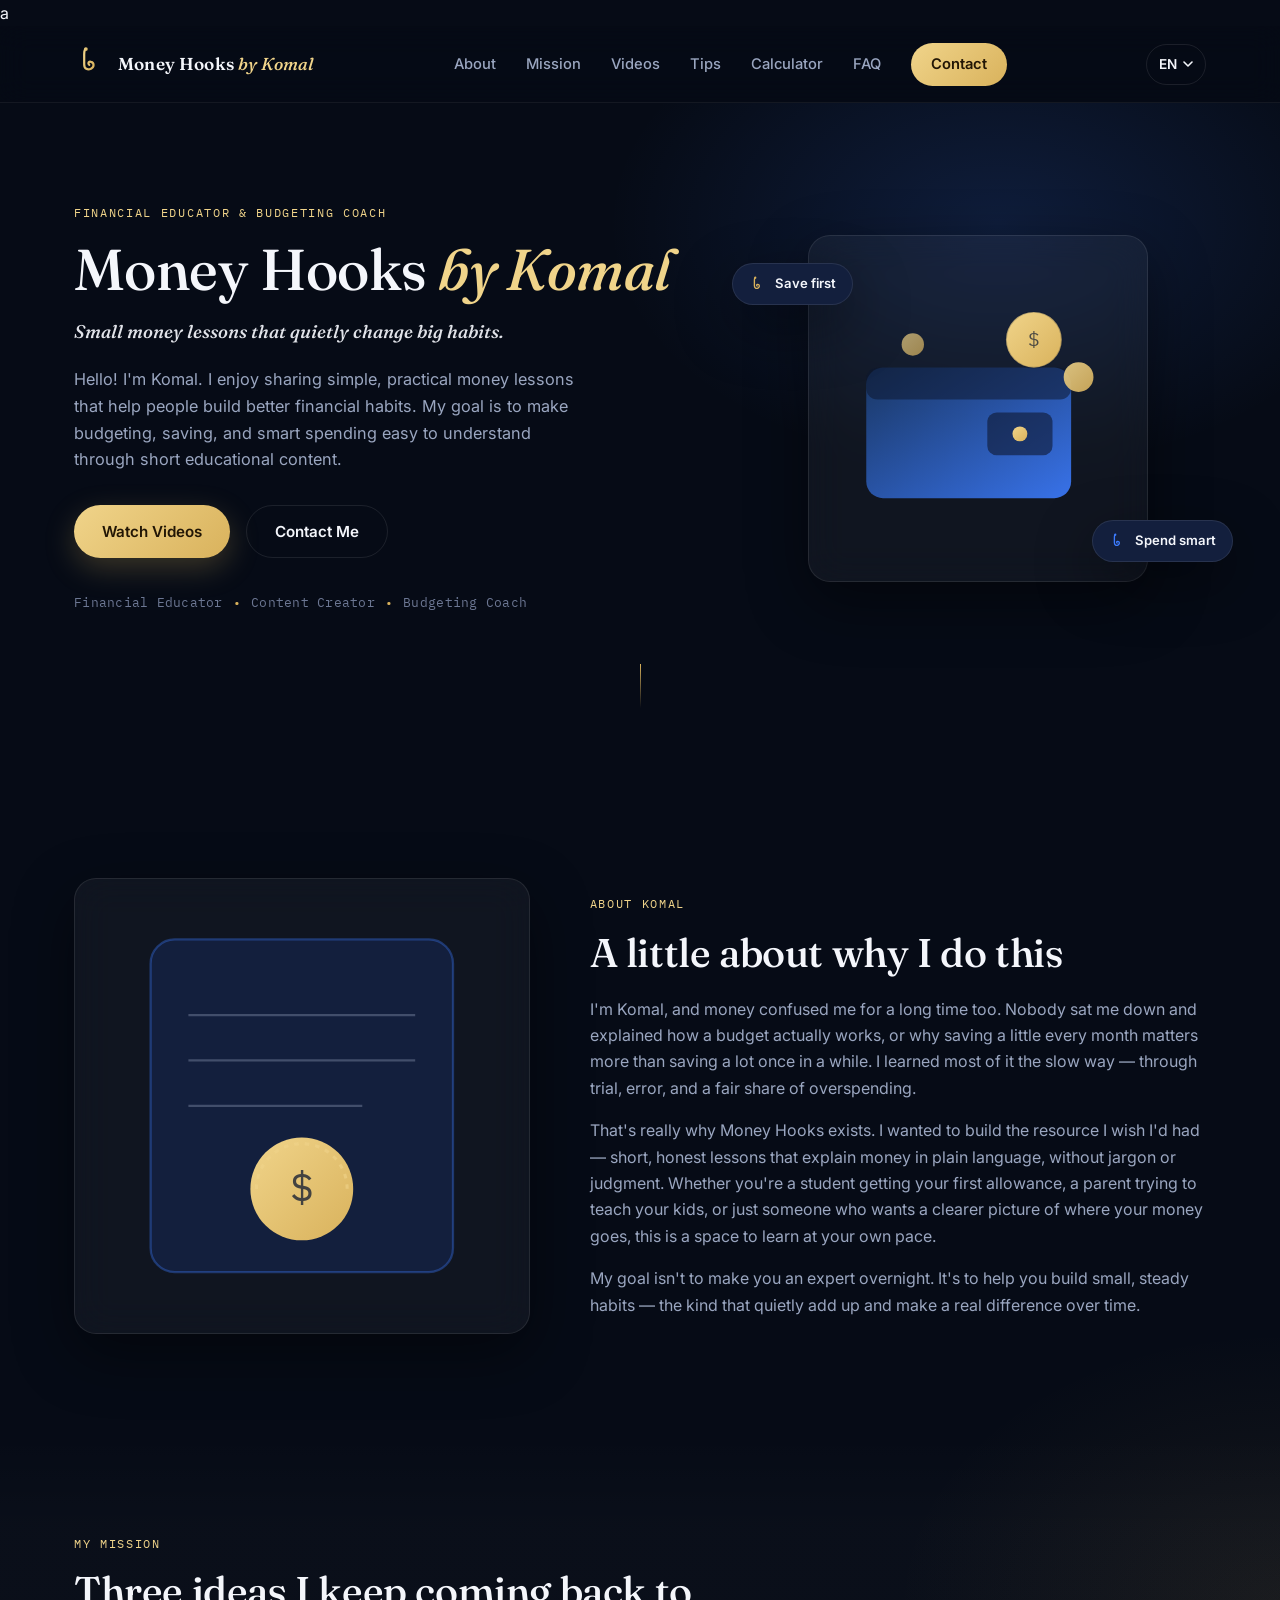
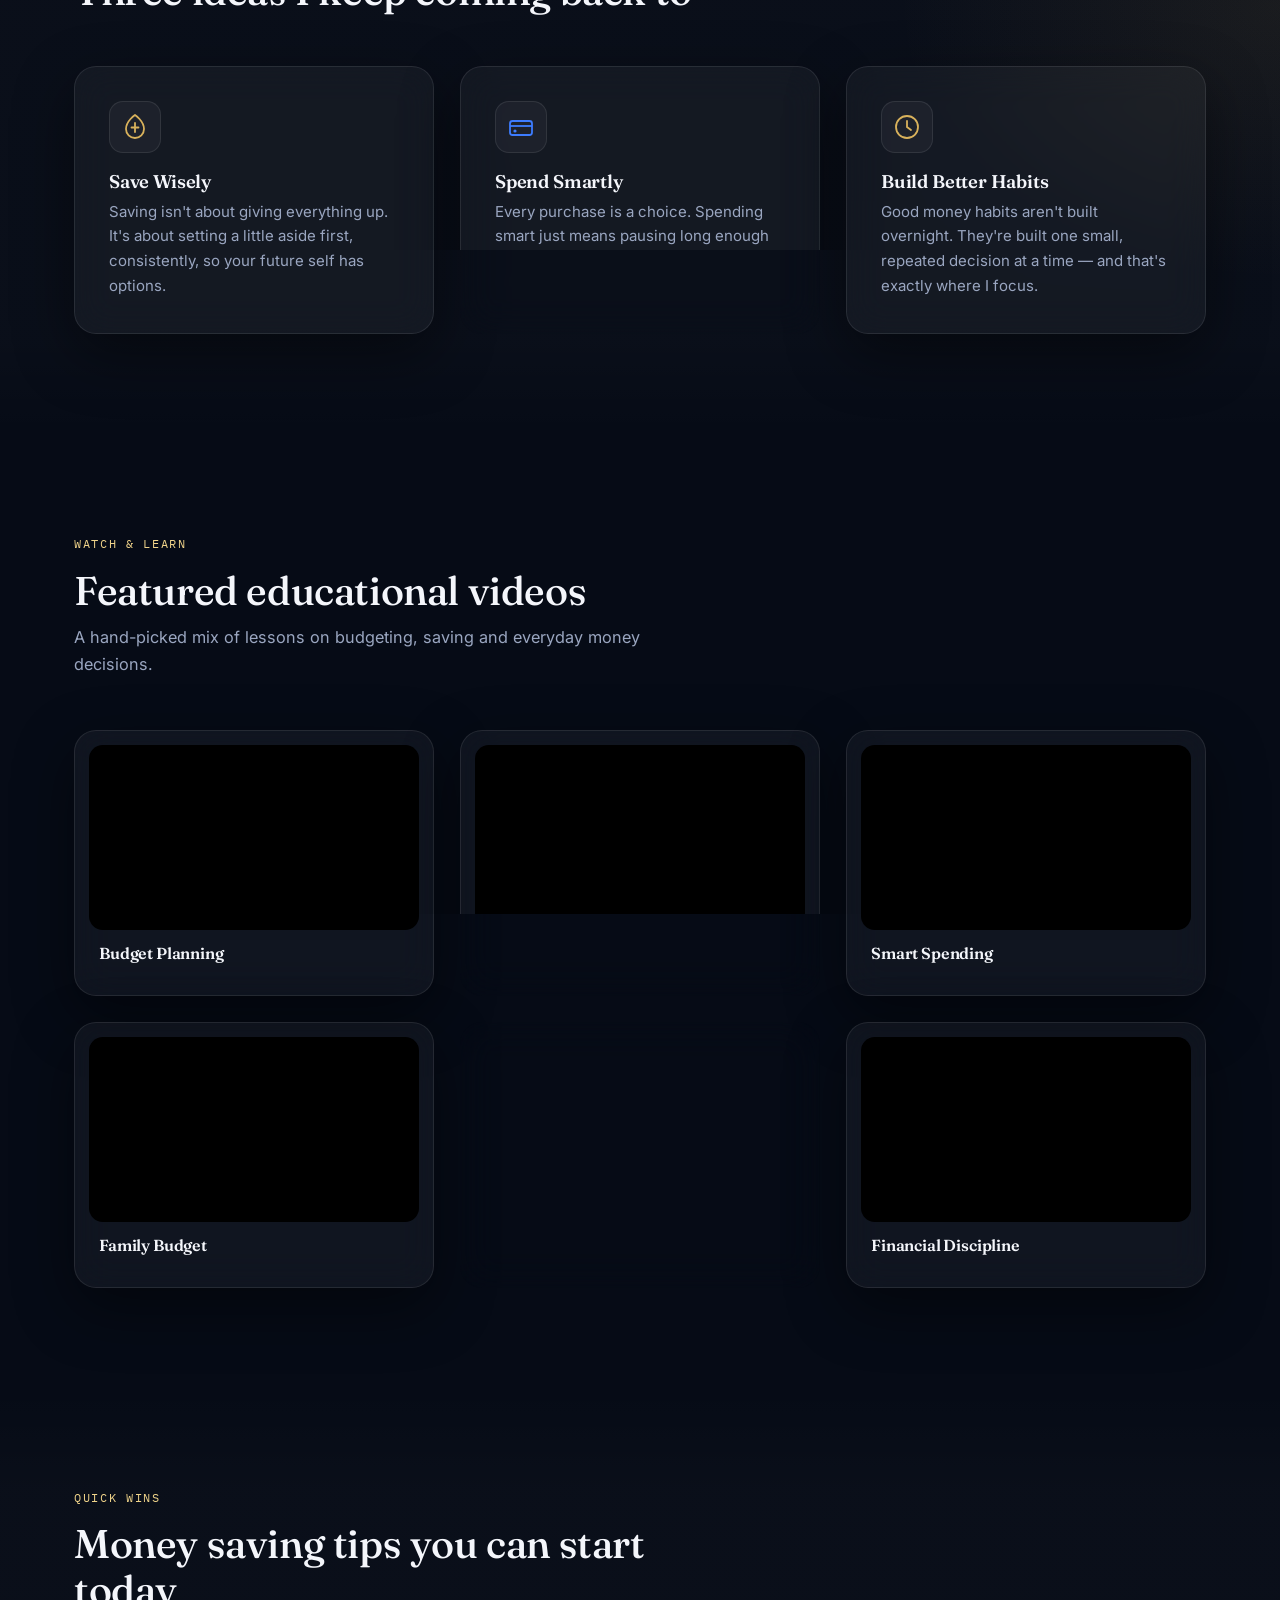
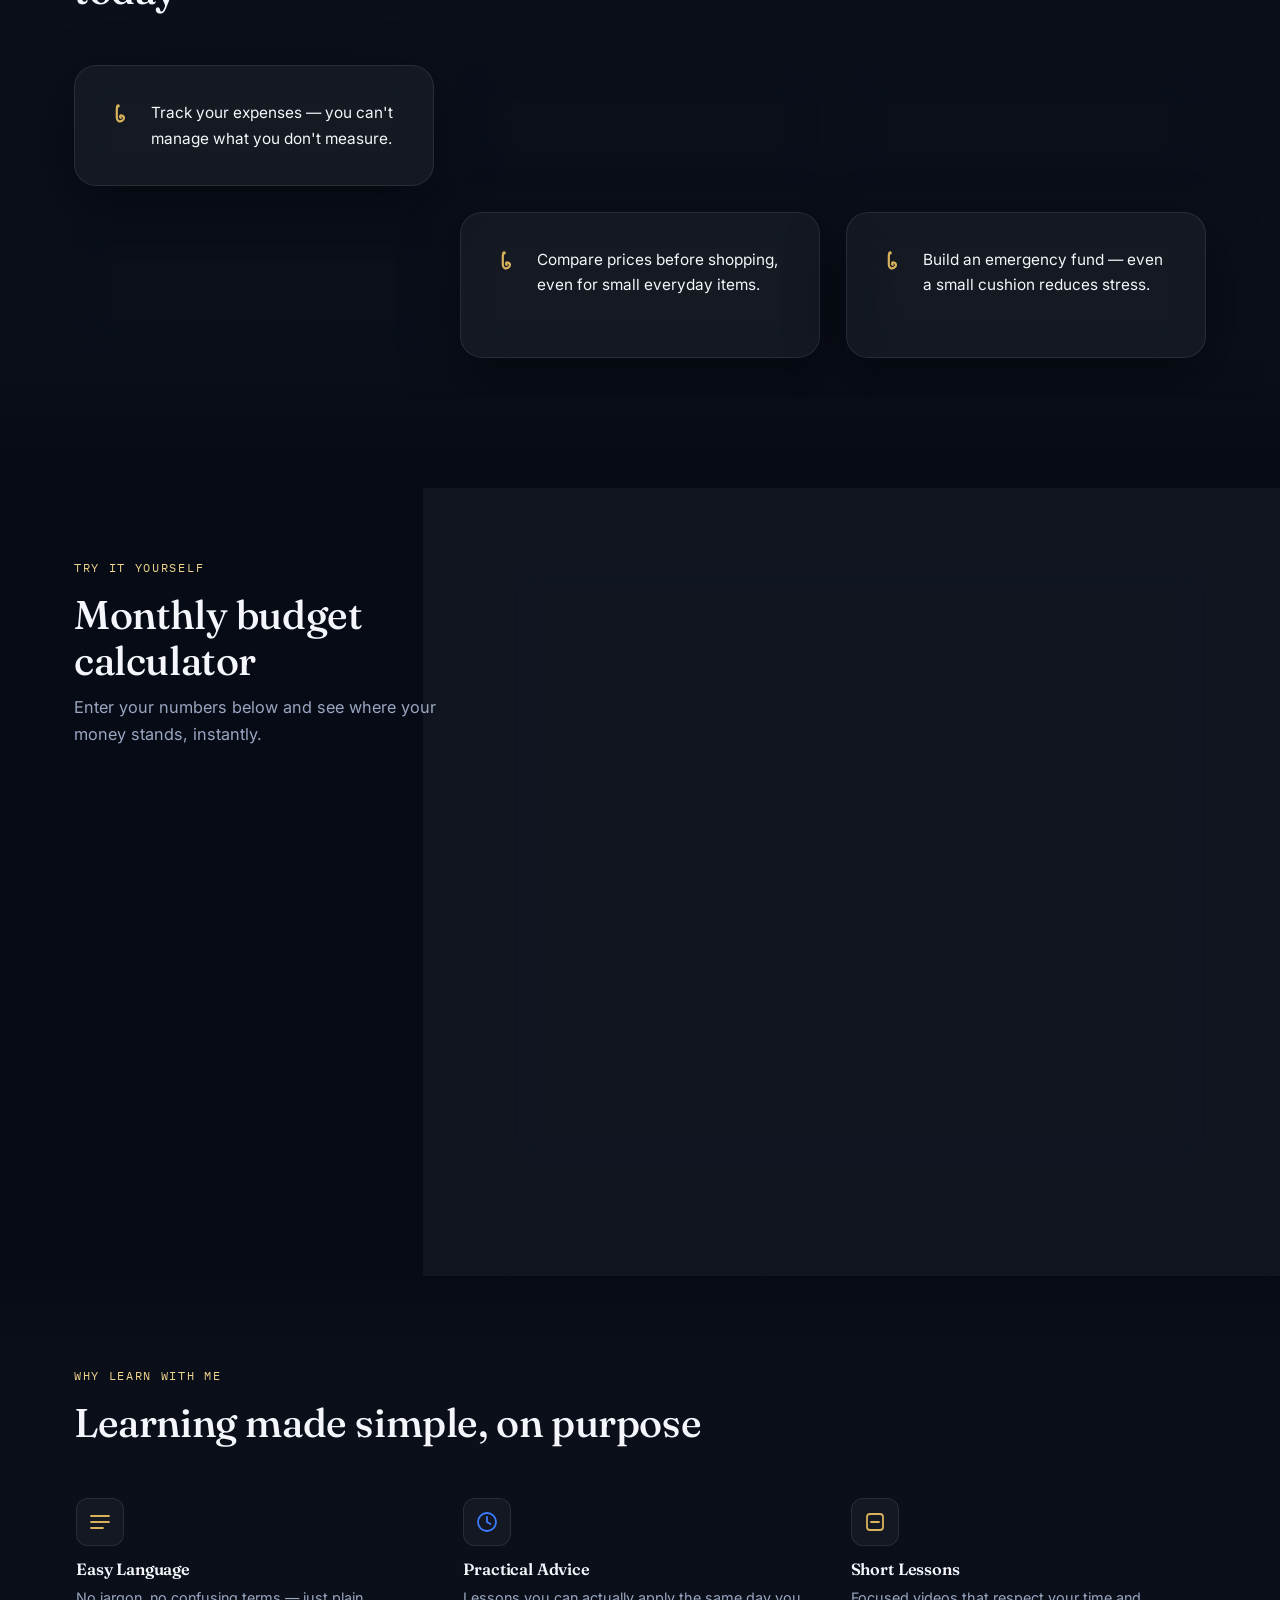
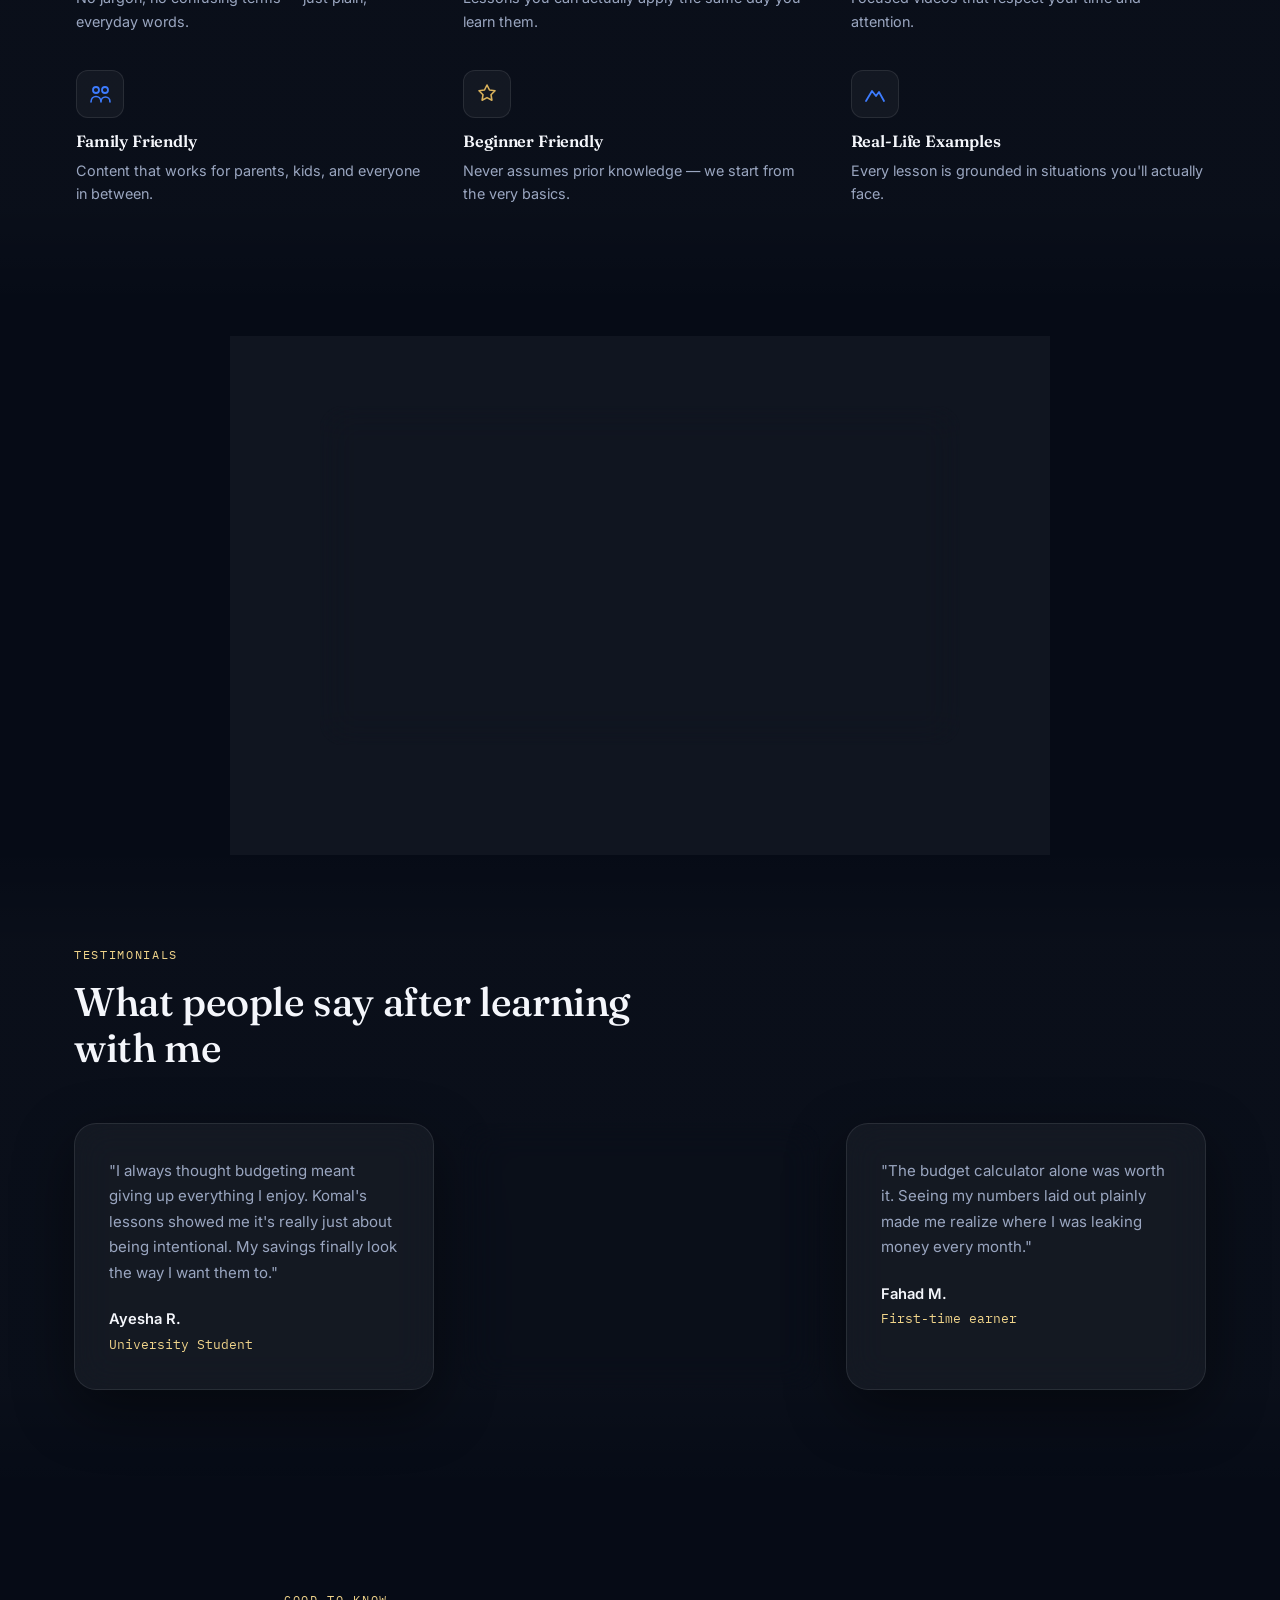
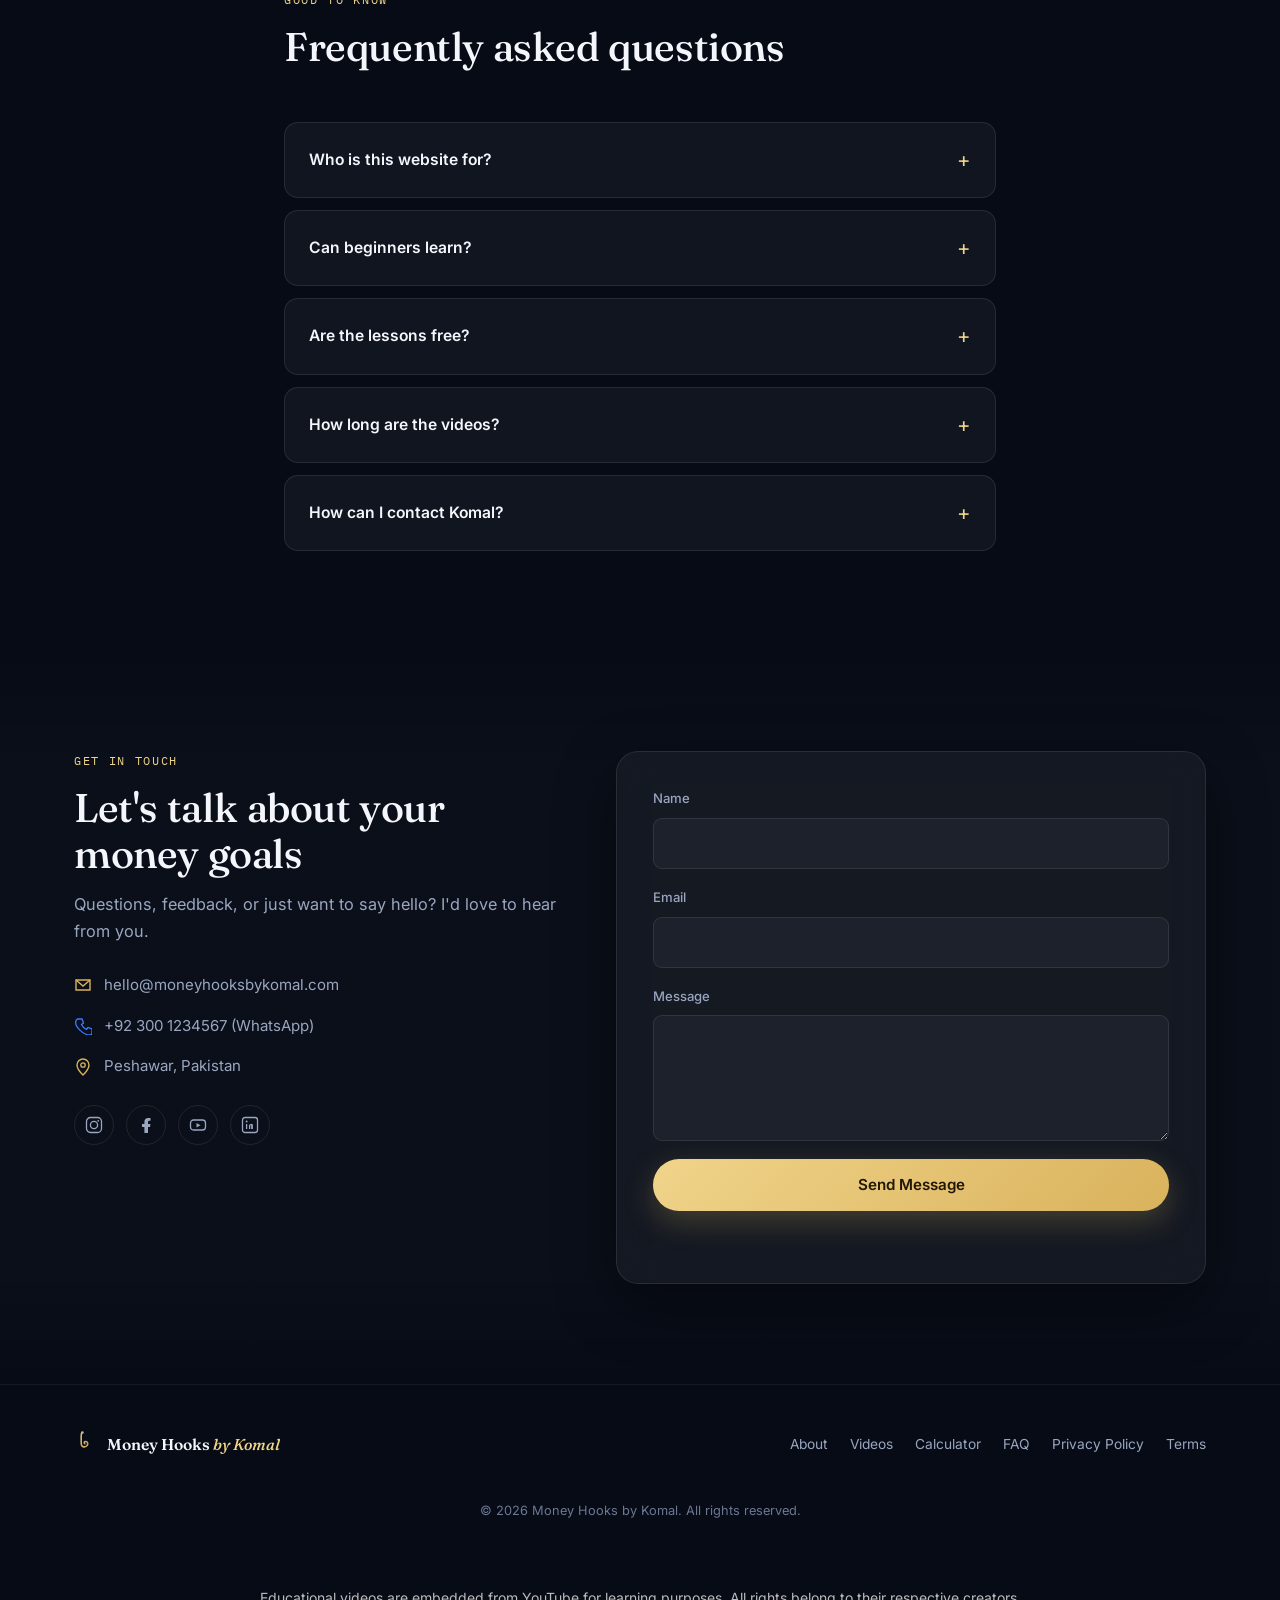
==== commit 8cdf5ad8: "Update index.html" ====
--- a/index.html
+++ b/index.html
@@ -475,7 +475,9 @@
     <svg width="16" height="16" viewBox="0 0 16 16"><path d="M8 13V3M3 7l5-5 5 5" stroke="currentColor" stroke-width="1.6" fill="none" stroke-linecap="round" stroke-linejoin="round"/></svg>
   </button>
 </footer>
-
+<p style="text-align:center; color:#bbb; font-size:14px; margin:20px 0;">
+  Educational videos are embedded from YouTube for learning purposes. All rights belong to their respective creators.
+</p>
 <script src="script.js"></script>
 </body>
 </html>
--- a/style.css
+++ b/style.css
@@ -1,481 +1,383 @@
-<!DOCTYPE html>
-<html lang="en" dir="ltr">
-<head>
-<meta charset="UTF-8">
-<meta name="viewport" content="width=device-width, initial-scale=1.0">
-<title>Money Hooks by Komal | Practical Financial Lessons</title>
-<meta name="description" content="Money Hooks by Komal — simple, practical lessons on budgeting, saving and smart spending for students, parents and beginners.">
-
-<!-- Fonts: Fraunces (display), Inter (body), IBM Plex Mono (data/utility) -->
-<link rel="preconnect" href="https://fonts.googleapis.com">
-<link rel="preconnect" href="https://fonts.gstatic.com" crossorigin>
-<link href="https://fonts.googleapis.com/css2?family=Fraunces:ital,opsz,wght@0,9..144,400;0,9..144,500;0,9..144,600;1,9..144,500&family=Inter:wght@400;500;600;700&family=IBM+Plex+Mono:wght@400;500&display=swap" rel="stylesheet">
-
-<link rel="stylesheet" href="style.css">
-</head>
-<body>
-
-<!-- ============ HEADER / NAV ============ -->
-<header class="site-header" id="top">
-  <div class="header-inner container">
-    <a href="#top" class="logo" aria-label="Money Hooks by Komal — home">
-      <span class="logo-mark" aria-hidden="true">
-        <svg viewBox="0 0 40 40" width="34" height="34">
-          <path d="M14 6 C14 6 12 6 12 12 L12 24 C12 29 16 31 20 29 C24 27 24 22 20 21 C17 20 16 23 18 24.5" fill="none" stroke="url(#hookGrad)" stroke-width="2.6" stroke-linecap="round"/>
-          <circle cx="14" cy="6" r="2.2" fill="url(#hookGrad)"/>
-          <defs>
-            <linearGradient id="hookGrad" x1="0" y1="0" x2="1" y2="1">
-              <stop offset="0" stop-color="#F0D48A"/>
-              <stop offset="1" stop-color="#D9B25C"/>
-            </linearGradient>
-          </defs>
-        </svg>
-      </span>
-      <span class="logo-text">Money Hooks <em>by Komal</em></span>
-    </a>
-
-    <nav class="main-nav" id="mainNav">
-      <a href="#about" data-i18n="nav.about">About</a>
-      <a href="#mission" data-i18n="nav.mission">Mission</a>
-      <a href="#videos" data-i18n="nav.videos">Videos</a>
-      <a href="#tips" data-i18n="nav.tips">Tips</a>
-      <a href="#calculator" data-i18n="nav.calculator">Calculator</a>
-      <a href="#faq" data-i18n="nav.faq">FAQ</a>
-      <a href="#contact" data-i18n="nav.contact" class="nav-cta">Contact</a>
-    </nav>
-
-    <div class="header-controls">
-      <div class="lang-switcher" id="langSwitcher">
-        <button class="lang-current" id="langToggle" aria-haspopup="listbox" aria-expanded="false">
-          <span id="langCurrentLabel">EN</span>
-          <svg width="10" height="6" viewBox="0 0 10 6"><path d="M1 1L5 5L9 1" stroke="currentColor" stroke-width="1.6" fill="none" stroke-linecap="round" stroke-linejoin="round"/></svg>
-        </button>
-        <ul class="lang-menu" id="langMenu" role="listbox">
-          <li role="option" data-lang="en">English</li>
-          <li role="option" data-lang="ur">اردو</li>
-          <li role="option" data-lang="hi">हिन्दी</li>
-        </ul>
-      </div>
-      <button class="hamburger" id="hamburger" aria-label="Toggle menu" aria-expanded="false">
-        <span></span><span></span><span></span>
-      </button>
-    </div>
-  </div>
-</header>
-
-<!-- ============ HERO ============ -->
-<section class="hero" id="home">
-  <div class="hero-glow" aria-hidden="true"></div>
-  <div class="container hero-inner">
-    <div class="hero-copy reveal">
-      <p class="eyebrow" data-i18n="hero.eyebrow">Financial Educator &amp; Budgeting Coach</p>
-      <h1>Money Hooks <span class="accent-italic">by Komal</span></h1>
-      <p class="hero-tagline" data-i18n="hero.tagline">Small money lessons that quietly change big habits.</p>
-      <p class="hero-intro" data-i18n="hero.intro">Hello! I'm Komal. I enjoy sharing simple, practical money lessons that help people build better financial habits. My goal is to make budgeting, saving, and smart spending easy to understand through short educational content.</p>
-
-      <div class="hero-buttons">
-        <a href="#videos" class="btn btn-primary" data-i18n="hero.btnVideos">Watch Videos</a>
-        <a href="#contact" class="btn btn-outline" data-i18n="hero.btnContact">Contact Me</a>
-      </div>
-
-      <div class="hero-background-badge">
-        <span data-i18n="hero.badge1">Financial Educator</span>
-        <span class="dot" aria-hidden="true">•</span>
-        <span data-i18n="hero.badge2">Content Creator</span>
-        <span class="dot" aria-hidden="true">•</span>
-        <span data-i18n="hero.badge3">Budgeting Coach</span>
-      </div>
-    </div>
-
-    <div class="hero-visual reveal" aria-hidden="true">
-      <div class="glass-card hero-illustration">
-        <!-- Wallet & coin illustration -->
-        <svg viewBox="0 0 320 320" width="100%" height="100%">
-          <defs>
-            <linearGradient id="walletBlue" x1="0" y1="0" x2="1" y2="1">
-              <stop offset="0" stop-color="#1B3A6B"/>
-              <stop offset="1" stop-color="#3D7CFF"/>
-            </linearGradient>
-            <linearGradient id="coinGold" x1="0" y1="0" x2="1" y2="1">
-              <stop offset="0" stop-color="#F0D48A"/>
-              <stop offset="1" stop-color="#D9B25C"/>
-            </linearGradient>
-          </defs>
-          <rect x="40" y="120" width="220" height="140" rx="18" fill="url(#walletBlue)" opacity="0.9"/>
-          <rect x="40" y="120" width="220" height="34" rx="12" fill="#0E1830" opacity="0.55"/>
-          <rect x="170" y="168" width="70" height="46" rx="10" fill="#0E1830" opacity="0.6"/>
-          <circle cx="205" cy="191" r="8" fill="url(#coinGold)"/>
-          <circle cx="220" cy="90" r="30" fill="url(#coinGold)"/>
-          <circle cx="220" cy="90" r="30" fill="none" stroke="#0E1830" stroke-opacity="0.25" stroke-width="2"/>
-          <text x="220" y="97" text-anchor="middle" font-family="IBM Plex Mono, monospace" font-size="20" fill="#0E1830" opacity="0.7">$</text>
-          <circle cx="268" cy="130" r="16" fill="url(#coinGold)" opacity="0.9"/>
-          <circle cx="90" cy="95" r="12" fill="url(#coinGold)" opacity="0.7"/>
-        </svg>
-      </div>
-      <div class="floating-chip chip-a">
-        <svg width="18" height="18" viewBox="0 0 40 40"><path d="M14 6 C14 6 12 6 12 12 L12 24 C12 29 16 31 20 29 C24 27 24 22 20 21 C17 20 16 23 18 24.5" fill="none" stroke="#D9B25C" stroke-width="3" stroke-linecap="round"/><circle cx="14" cy="6" r="2.4" fill="#D9B25C"/></svg>
-        <span data-i18n="hero.chip1">Save first</span>
-      </div>
-      <div class="floating-chip chip-b">
-        <svg width="18" height="18" viewBox="0 0 40 40"><path d="M14 6 C14 6 12 6 12 12 L12 24 C12 29 16 31 20 29 C24 27 24 22 20 21 C17 20 16 23 18 24.5" fill="none" stroke="#3D7CFF" stroke-width="3" stroke-linecap="round"/><circle cx="14" cy="6" r="2.4" fill="#3D7CFF"/></svg>
-        <span data-i18n="hero.chip2">Spend smart</span>
-      </div>
-    </div>
-  </div>
-  <div class="scroll-cue" aria-hidden="true"><span></span></div>
-</section>
-
-<!-- ============ ABOUT ============ -->
-<section class="section" id="about">
-  <div class="container about-grid">
-    <div class="about-visual reveal">
-      <div class="glass-card about-illustration">
-        <svg viewBox="0 0 300 300" width="100%" height="100%">
-          <rect x="50" y="40" width="200" height="220" rx="16" fill="#131F3D"/>
-          <rect x="50" y="40" width="200" height="220" rx="16" fill="none" stroke="#3D7CFF" stroke-opacity="0.35" stroke-width="1.5"/>
-          <line x1="75" y1="90" x2="225" y2="90" stroke="#9AA6C0" stroke-opacity="0.35" stroke-width="1.5"/>
-          <line x1="75" y1="120" x2="225" y2="120" stroke="#9AA6C0" stroke-opacity="0.35" stroke-width="1.5"/>
-          <line x1="75" y1="150" x2="190" y2="150" stroke="#9AA6C0" stroke-opacity="0.35" stroke-width="1.5"/>
-          <circle cx="150" cy="205" r="34" fill="url(#coinGold)"/>
-          <text x="150" y="213" text-anchor="middle" font-family="IBM Plex Mono, monospace" font-size="26" fill="#0E1830" opacity="0.75">$</text>
-          <path d="M120 205 a30 30 0 1 1 60 0" fill="none" stroke="#F0D48A" stroke-width="2" stroke-dasharray="3 4" opacity="0.6"/>
-        </svg>
-      </div>
-    </div>
-    <div class="about-copy reveal">
-      <p class="eyebrow" data-i18n="about.eyebrow">About Komal</p>
-      <h2 data-i18n="about.title">A little about why I do this</h2>
-      <p data-i18n="about.p1">I'm Komal, and money confused me for a long time too. Nobody sat me down and explained how a budget actually works, or why saving a little every month matters more than saving a lot once in a while. I learned most of it the slow way — through trial, error, and a fair share of overspending.</p>
-      <p data-i18n="about.p2">That's really why Money Hooks exists. I wanted to build the resource I wish I'd had — short, honest lessons that explain money in plain language, without jargon or judgment. Whether you're a student getting your first allowance, a parent trying to teach your kids, or just someone who wants a clearer picture of where your money goes, this is a space to learn at your own pace.</p>
-      <p data-i18n="about.p3">My goal isn't to make you an expert overnight. It's to help you build small, steady habits — the kind that quietly add up and make a real difference over time.</p>
-    </div>
-  </div>
-</section>
-
-<!-- ============ MISSION ============ -->
-<section class="section section-alt" id="mission">
-  <div class="container">
-    <div class="section-head reveal">
-      <p class="eyebrow" data-i18n="mission.eyebrow">My Mission</p>
-      <h2 data-i18n="mission.title">Three ideas I keep coming back to</h2>
-    </div>
-    <div class="card-grid mission-grid">
-      <div class="glass-card mission-card reveal">
-        <div class="mission-icon" aria-hidden="true">
-          <svg width="30" height="30" viewBox="0 0 30 30"><path d="M15 3 C15 3 6 9 6 17 a9 9 0 0 0 18 0 C24 9 15 3 15 3 Z" fill="none" stroke="#D9B25C" stroke-width="1.8"/><path d="M15 11 v9 M11.5 15.5 h7" stroke="#D9B25C" stroke-width="1.8" stroke-linecap="round"/></svg>
-        </div>
-        <h3 data-i18n="mission.card1Title">Save Wisely</h3>
-        <p data-i18n="mission.card1Text">Saving isn't about giving everything up. It's about setting a little aside first, consistently, so your future self has options.</p>
-      </div>
-      <div class="glass-card mission-card reveal">
-        <div class="mission-icon" aria-hidden="true">
-          <svg width="30" height="30" viewBox="0 0 30 30"><rect x="4" y="9" width="22" height="14" rx="2.5" fill="none" stroke="#3D7CFF" stroke-width="1.8"/><line x1="4" y1="14" x2="26" y2="14" stroke="#3D7CFF" stroke-width="1.8"/><circle cx="9" cy="19" r="1.6" fill="#3D7CFF"/></svg>
-        </div>
-        <h3 data-i18n="mission.card2Title">Spend Smartly</h3>
-        <p data-i18n="mission.card2Text">Every purchase is a choice. Spending smart just means pausing long enough to ask if it's a choice you actually want to make.</p>
-      </div>
-      <div class="glass-card mission-card reveal">
-        <div class="mission-icon" aria-hidden="true">
-          <svg width="30" height="30" viewBox="0 0 30 30"><circle cx="15" cy="15" r="11" fill="none" stroke="#D9B25C" stroke-width="1.8"/><path d="M15 9 v6 l4 3" stroke="#D9B25C" stroke-width="1.8" stroke-linecap="round" fill="none"/></svg>
-        </div>
-        <h3 data-i18n="mission.card3Title">Build Better Habits</h3>
-        <p data-i18n="mission.card3Text">Good money habits aren't built overnight. They're built one small, repeated decision at a time — and that's exactly where I focus.</p>
-      </div>
-    </div>
-  </div>
-</section>
-
-<!-- ============ VIDEOS ============ -->
-<section class="section" id="videos">
-  <div class="container">
-    <div class="section-head reveal">
-      <p class="eyebrow" data-i18n="videos.eyebrow">Watch &amp; Learn</p>
-      <h2 data-i18n="videos.title">Featured educational videos</h2>
-      <p class="section-sub" data-i18n="videos.sub">A hand-picked mix of lessons on budgeting, saving and everyday money decisions.</p>
-    </div>
-    <div class="card-grid videos-grid">
-      <div class="glass-card video-card reveal">
-        <div class="video-frame"><iframe src="https://www.youtube.com/embed/M7ucIl9MGs0" title="Budget Planning" loading="lazy" allowfullscreen></iframe></div>
-        <h3 data-i18n="videos.v1">Budget Planning</h3>
-      </div>
-      <div class="glass-card video-card reveal">
-        <div class="video-frame"><iframe src="https://www.youtube.com/embed/-Of_WRjDrx0" title="Saving Money" loading="lazy" allowfullscreen></iframe></div>
-        <h3 data-i18n="videos.v2">Saving Money</h3>
-      </div>
-      <div class="glass-card video-card reveal">
-        <div class="video-frame"><iframe src="https://www.youtube.com/embed/toZ-nWetA9M" title="Smart Spending" loading="lazy" allowfullscreen></iframe></div>
-        <h3 data-i18n="videos.v3">Smart Spending</h3>
-      </div>
-      <div class="glass-card video-card reveal">
-        <div class="video-frame"><iframe src="https://www.youtube.com/embed/sVKQn2I4HDM" title="Family Budget" loading="lazy" allowfullscreen></iframe></div>
-        <h3 data-i18n="videos.v4">Family Budget</h3>
-      </div>
-      <div class="glass-card video-card reveal">
-        <div class="video-frame"><iframe src="https://www.youtube.com/embed/cYGiipJOiLg" title="Kids Financial Education" loading="lazy" allowfullscreen></iframe></div>
-        <h3 data-i18n="videos.v5">Kids Financial Education</h3>
-      </div>
-      <div class="glass-card video-card reveal">
-        <div class="video-frame"><iframe src="https://www.youtube.com/embed/7lHNMGoACdQ" title="Financial Discipline" loading="lazy" allowfullscreen></iframe></div>
-        <h3 data-i18n="videos.v6">Financial Discipline</h3>
-      </div>
-    </div>
-  </div>
-</section>
-
-<!-- ============ TIPS ============ -->
-<section class="section section-alt" id="tips">
-  <div class="container">
-    <div class="section-head reveal">
-      <p class="eyebrow" data-i18n="tips.eyebrow">Quick Wins</p>
-      <h2 data-i18n="tips.title">Money saving tips you can start today</h2>
-    </div>
-    <div class="card-grid tips-grid">
-      <div class="glass-card tip-card reveal"><span class="hook-bullet" aria-hidden="true"></span><p data-i18n="tips.t1">Track your expenses — you can't manage what you don't measure.</p></div>
-      <div class="glass-card tip-card reveal"><span class="hook-bullet" aria-hidden="true"></span><p data-i18n="tips.t2">Create a monthly budget and treat it like a plan, not a punishment.</p></div>
-      <div class="glass-card tip-card reveal"><span class="hook-bullet" aria-hidden="true"></span><p data-i18n="tips.t3">Save before spending — pay your future self first.</p></div>
-      <div class="glass-card tip-card reveal"><span class="hook-bullet" aria-hidden="true"></span><p data-i18n="tips.t4">Avoid impulse buying by waiting 24 hours before non-essential purchases.</p></div>
-      <div class="glass-card tip-card reveal"><span class="hook-bullet" aria-hidden="true"></span><p data-i18n="tips.t5">Compare prices before shopping, even for small everyday items.</p></div>
-      <div class="glass-card tip-card reveal"><span class="hook-bullet" aria-hidden="true"></span><p data-i18n="tips.t6">Build an emergency fund — even a small cushion reduces stress.</p></div>
-    </div>
-  </div>
-</section>
-
-<!-- ============ CALCULATOR ============ -->
-<section class="section" id="calculator">
-  <div class="container calc-grid">
-    <div class="section-head calc-head reveal">
-      <p class="eyebrow" data-i18n="calc.eyebrow">Try It Yourself</p>
-      <h2 data-i18n="calc.title">Monthly budget calculator</h2>
-      <p class="section-sub" data-i18n="calc.sub">Enter your numbers below and see where your money stands, instantly.</p>
-    </div>
-
-    <div class="glass-card calc-card reveal">
-      <form id="calcForm" class="calc-form">
-        <div class="field">
-          <label for="income" data-i18n="calc.income">Monthly Income</label>
-          <input type="number" id="income" min="0" step="1" placeholder="0" inputmode="decimal">
-        </div>
-        <div class="field">
-          <label for="rent" data-i18n="calc.rent">Rent</label>
-          <input type="number" id="rent" min="0" step="1" placeholder="0" inputmode="decimal">
-        </div>
-        <div class="field">
-          <label for="food" data-i18n="calc.food">Food</label>
-          <input type="number" id="food" min="0" step="1" placeholder="0" inputmode="decimal">
-        </div>
-        <div class="field">
-          <label for="transport" data-i18n="calc.transport">Transport</label>
-          <input type="number" id="transport" min="0" step="1" placeholder="0" inputmode="decimal">
-        </div>
-        <div class="field">
-          <label for="bills" data-i18n="calc.bills">Bills</label>
-          <input type="number" id="bills" min="0" step="1" placeholder="0" inputmode="decimal">
-        </div>
-        <div class="field">
-          <label for="other" data-i18n="calc.other">Other Expenses</label>
-          <input type="number" id="other" min="0" step="1" placeholder="0" inputmode="decimal">
-        </div>
-        <button type="submit" class="btn btn-primary calc-btn" data-i18n="calc.btn">Calculate</button>
-      </form>
-
-      <div class="calc-results">
-        <div class="result-box">
-          <span class="result-label" data-i18n="calc.totalExpenses">Total Expenses</span>
-          <span class="result-value mono" id="resTotal">0</span>
-        </div>
-        <div class="result-box">
-          <span class="result-label" data-i18n="calc.remaining">Remaining Balance</span>
-          <span class="result-value mono" id="resRemaining">0</span>
-        </div>
-        <div class="result-box highlight">
-          <span class="result-label" data-i18n="calc.savings">Monthly Savings</span>
-          <span class="result-value mono" id="resSavings">0</span>
-        </div>
-      </div>
-      <p class="calc-note" id="calcNote" data-i18n="calc.note">Fill in the fields above and press Calculate to see your summary.</p>
-    </div>
-  </div>
-</section>
-
-<!-- ============ WHY LEARN WITH ME ============ -->
-<section class="section section-alt" id="why">
-  <div class="container">
-    <div class="section-head reveal">
-      <p class="eyebrow" data-i18n="why.eyebrow">Why Learn With Me</p>
-      <h2 data-i18n="why.title">Learning made simple, on purpose</h2>
-    </div>
-    <div class="why-grid">
-      <div class="why-item reveal">
-        <div class="why-icon"><svg width="26" height="26" viewBox="0 0 26 26"><path d="M4 13h18M4 7h18M4 19h12" stroke="#D9B25C" stroke-width="1.8" stroke-linecap="round"/></svg></div>
-        <h3 data-i18n="why.i1t">Easy Language</h3>
-        <p data-i18n="why.i1d">No jargon, no confusing terms — just plain, everyday words.</p>
-      </div>
-      <div class="why-item reveal">
-        <div class="why-icon"><svg width="26" height="26" viewBox="0 0 26 26"><circle cx="13" cy="13" r="9" fill="none" stroke="#3D7CFF" stroke-width="1.8"/><path d="M13 8v5l3.5 2" stroke="#3D7CFF" stroke-width="1.8" stroke-linecap="round" fill="none"/></svg></div>
-        <h3 data-i18n="why.i2t">Practical Advice</h3>
-        <p data-i18n="why.i2d">Lessons you can actually apply the same day you learn them.</p>
-      </div>
-      <div class="why-item reveal">
-        <div class="why-icon"><svg width="26" height="26" viewBox="0 0 26 26"><rect x="5" y="5" width="16" height="16" rx="3" fill="none" stroke="#D9B25C" stroke-width="1.8"/><path d="M9 13h8" stroke="#D9B25C" stroke-width="1.8" stroke-linecap="round"/></svg></div>
-        <h3 data-i18n="why.i3t">Short Lessons</h3>
-        <p data-i18n="why.i3d">Focused videos that respect your time and attention.</p>
-      </div>
-      <div class="why-item reveal">
-        <div class="why-icon"><svg width="26" height="26" viewBox="0 0 26 26"><circle cx="9" cy="9" r="3" fill="none" stroke="#3D7CFF" stroke-width="1.8"/><circle cx="18" cy="9" r="3" fill="none" stroke="#3D7CFF" stroke-width="1.8"/><path d="M4 21c0-3.5 2.5-5.5 5-5.5s5 2 5 5.5M14 21c0-3 2-5 4.5-5s4.5 2 4.5 5" stroke="#3D7CFF" stroke-width="1.6" fill="none" stroke-linecap="round"/></svg></div>
-        <h3 data-i18n="why.i4t">Family Friendly</h3>
-        <p data-i18n="why.i4d">Content that works for parents, kids, and everyone in between.</p>
-      </div>
-      <div class="why-item reveal">
-        <div class="why-icon"><svg width="26" height="26" viewBox="0 0 26 26"><path d="M13 4l2.5 5 5.5.8-4 3.9.9 5.5L13 16.6 8.1 19.2l.9-5.5-4-3.9 5.5-.8z" fill="none" stroke="#D9B25C" stroke-width="1.6" stroke-linejoin="round"/></svg></div>
-        <h3 data-i18n="why.i5t">Beginner Friendly</h3>
-        <p data-i18n="why.i5d">Never assumes prior knowledge — we start from the very basics.</p>
-      </div>
-      <div class="why-item reveal">
-        <div class="why-icon"><svg width="26" height="26" viewBox="0 0 26 26"><path d="M4 20l6-10 4 5 3-4 5 9" fill="none" stroke="#3D7CFF" stroke-width="1.8" stroke-linecap="round" stroke-linejoin="round"/></svg></div>
-        <h3 data-i18n="why.i6t">Real-Life Examples</h3>
-        <p data-i18n="why.i6d">Every lesson is grounded in situations you'll actually face.</p>
-      </div>
-    </div>
-  </div>
-</section>
-
-<!-- ============ TODAY'S MONEY TIP ============ -->
-<section class="section" id="today-tip">
-  <div class="container">
-    <div class="glass-card today-tip-card reveal">
-      <div class="today-tip-icon" aria-hidden="true">
-        <svg width="34" height="34" viewBox="0 0 34 34"><path d="M17 4c-6 0-9 4.5-9 9 0 3.7 2 5.8 3.5 7.3.8.8 1.5 1.6 1.5 2.7v1h8v-1c0-1.1.7-1.9 1.5-2.7C24 19.8 26 17.7 26 13c0-4.5-3-9-9-9z" fill="none" stroke="#D9B25C" stroke-width="1.8"/><line x1="13.5" y1="27" x2="20.5" y2="27" stroke="#D9B25C" stroke-width="1.8" stroke-linecap="round"/><line x1="14.5" y1="30" x2="19.5" y2="30" stroke="#D9B25C" stroke-width="1.8" stroke-linecap="round"/></svg>
-      </div>
-      <p class="eyebrow" data-i18n="todayTip.eyebrow">Today's Money Tip</p>
-      <p class="today-tip-text" id="todayTipText">Track your expenses — you can't manage what you don't measure.</p>
-      <button class="btn btn-outline small" id="newTipBtn" data-i18n="todayTip.btn">Show another tip</button>
-    </div>
-  </div>
-</section>
-
-<!-- ============ TESTIMONIALS ============ -->
-<section class="section section-alt" id="testimonials">
-  <div class="container">
-    <div class="section-head reveal">
-      <p class="eyebrow" data-i18n="testi.eyebrow">Testimonials</p>
-      <h2 data-i18n="testi.title">What people say after learning with me</h2>
-    </div>
-    <div class="card-grid testi-grid">
-      <div class="glass-card testi-card reveal">
-        <p class="testi-quote" data-i18n="testi.q1">"I always thought budgeting meant giving up everything I enjoy. Komal's lessons showed me it's really just about being intentional. My savings finally look the way I want them to."</p>
-        <div class="testi-author"><span class="testi-name">Ayesha R.</span><span class="testi-role" data-i18n="testi.r1">University Student</span></div>
-      </div>
-      <div class="glass-card testi-card reveal">
-        <p class="testi-quote" data-i18n="testi.q2">"We started using the family budget tips with our kids, and it's opened up conversations about money we never had before. Simple, clear, and genuinely useful."</p>
-        <div class="testi-author"><span class="testi-name">Hamza &amp; Sara</span><span class="testi-role" data-i18n="testi.r2">Parents of two</span></div>
-      </div>
-      <div class="glass-card testi-card reveal">
-        <p class="testi-quote" data-i18n="testi.q3">"The budget calculator alone was worth it. Seeing my numbers laid out plainly made me realize where I was leaking money every month."</p>
-        <div class="testi-author"><span class="testi-name">Fahad M.</span><span class="testi-role" data-i18n="testi.r3">First-time earner</span></div>
-      </div>
-    </div>
-  </div>
-</section>
-
-<!-- ============ FAQ ============ -->
-<section class="section" id="faq">
-  <div class="container faq-container">
-    <div class="section-head reveal">
-      <p class="eyebrow" data-i18n="faq.eyebrow">Good to Know</p>
-      <h2 data-i18n="faq.title">Frequently asked questions</h2>
-    </div>
-    <div class="faq-list">
-      <div class="faq-item reveal">
-        <button class="faq-question"><span data-i18n="faq.q1">Who is this website for?</span><span class="faq-icon" aria-hidden="true">+</span></button>
-        <div class="faq-answer"><p data-i18n="faq.a1">Anyone who wants a clearer relationship with money — students, parents, beginners, or families looking to build better habits together.</p></div>
-      </div>
-      <div class="faq-item reveal">
-        <button class="faq-question"><span data-i18n="faq.q2">Can beginners learn?</span><span class="faq-icon" aria-hidden="true">+</span></button>
-        <div class="faq-answer"><p data-i18n="faq.a2">Absolutely. Every lesson is written and explained for someone starting from zero — no prior finance knowledge needed.</p></div>
-      </div>
-      <div class="faq-item reveal">
-        <button class="faq-question"><span data-i18n="faq.q3">Are the lessons free?</span><span class="faq-icon" aria-hidden="true">+</span></button>
-        <div class="faq-answer"><p data-i18n="faq.a3">Yes, all the video lessons and tips on this website are completely free to watch and learn from.</p></div>
-      </div>
-      <div class="faq-item reveal">
-        <button class="faq-question"><span data-i18n="faq.q4">How long are the videos?</span><span class="faq-icon" aria-hidden="true">+</span></button>
-        <div class="faq-answer"><p data-i18n="faq.a4">Most lessons are short and focused, usually just a few minutes, so you can learn something useful without a big time commitment.</p></div>
-      </div>
-      <div class="faq-item reveal">
-        <button class="faq-question"><span data-i18n="faq.q5">How can I contact Komal?</span><span class="faq-icon" aria-hidden="true">+</span></button>
-        <div class="faq-answer"><p data-i18n="faq.a5">You can use the contact form below, email me directly, or reach out on WhatsApp or social media — details are just below.</p></div>
-      </div>
-    </div>
-  </div>
-</section>
-
-<!-- ============ CONTACT ============ -->
-<section class="section section-alt" id="contact">
-  <div class="container contact-grid">
-    <div class="contact-info reveal">
-      <p class="eyebrow" data-i18n="contact.eyebrow">Get In Touch</p>
-      <h2 data-i18n="contact.title">Let's talk about your money goals</h2>
-      <p class="section-sub" data-i18n="contact.sub">Questions, feedback, or just want to say hello? I'd love to hear from you.</p>
-
-      <ul class="contact-details">
-        <li><svg width="18" height="18" viewBox="0 0 18 18"><path d="M2 4h14v10H2z" fill="none" stroke="#D9B25C" stroke-width="1.4"/><path d="M2 4l7 6 7-6" fill="none" stroke="#D9B25C" stroke-width="1.4"/></svg><span>hello@moneyhooksbykomal.com</span></li>
-        <li><svg width="18" height="18" viewBox="0 0 18 18"><path d="M4 2h4l1.5 4-2 1.5a10 10 0 0 0 5 5l1.5-2 4 1.5v4a2 2 0 0 1-2 2C9 18 0 9 2 4a2 2 0 0 1 2-2z" fill="none" stroke="#3D7CFF" stroke-width="1.3"/></svg><span>+92 300 1234567 <span data-i18n="contact.whatsapp">(WhatsApp)</span></span></li>
-        <li><svg width="18" height="18" viewBox="0 0 18 18"><path d="M9 17s6-5.6 6-10a6 6 0 1 0-12 0c0 4.4 6 10 6 10z" fill="none" stroke="#D9B25C" stroke-width="1.4"/><circle cx="9" cy="7" r="2.2" fill="none" stroke="#D9B25C" stroke-width="1.3"/></svg><span data-i18n="contact.location">Peshawar, Pakistan</span></li>
-      </ul>
-
-      <div class="social-icons">
-        <a href="#" aria-label="Instagram" class="social-icon"><svg width="18" height="18" viewBox="0 0 18 18"><rect x="1.5" y="1.5" width="15" height="15" rx="4" fill="none" stroke="currentColor" stroke-width="1.3"/><circle cx="9" cy="9" r="3.6" fill="none" stroke="currentColor" stroke-width="1.3"/><circle cx="13.2" cy="4.8" r="0.9" fill="currentColor"/></svg></a>
-        <a href="#" aria-label="Facebook" class="social-icon"><svg width="18" height="18" viewBox="0 0 18 18"><path d="M11 17v-6h2l.4-3H11V6.2c0-.9.3-1.5 1.6-1.5H13.5V2.1C13.2 2 12.3 2 11.2 2 8.9 2 7.4 3.4 7.4 5.9V8H5v3h2.4v6z" fill="currentColor"/></svg></a>
-        <a href="#" aria-label="YouTube" class="social-icon"><svg width="18" height="18" viewBox="0 0 18 18"><rect x="1.5" y="4" width="15" height="10" rx="3" fill="none" stroke="currentColor" stroke-width="1.3"/><path d="M7.5 7l4 2.2-4 2.2z" fill="currentColor"/></svg></a>
-        <a href="#" aria-label="LinkedIn" class="social-icon"><svg width="18" height="18" viewBox="0 0 18 18"><rect x="1.5" y="1.5" width="15" height="15" rx="2.5" fill="none" stroke="currentColor" stroke-width="1.3"/><circle cx="5.6" cy="5.6" r="1" fill="currentColor"/><line x1="5.6" y1="8" x2="5.6" y2="13" stroke="currentColor" stroke-width="1.3"/><path d="M8.6 13V9.8c0-1.6 2.4-1.8 2.4 0V13" stroke="currentColor" stroke-width="1.3" fill="none"/><line x1="11" y1="8" x2="11" y2="13" stroke="currentColor" stroke-width="1.3"/></svg></a>
-      </div>
-    </div>
-
-    <form class="glass-card contact-form reveal" id="contactForm" novalidate>
-      <div class="field">
-        <label for="cName" data-i18n="contact.name">Name</label>
-        <input type="text" id="cName" name="name" required>
-      </div>
-      <div class="field">
-        <label for="cEmail" data-i18n="contact.email">Email</label>
-        <input type="email" id="cEmail" name="email" required>
-      </div>
-      <div class="field">
-        <label for="cMessage" data-i18n="contact.message">Message</label>
-        <textarea id="cMessage" name="message" rows="4" required></textarea>
-      </div>
-      <button type="submit" class="btn btn-primary" data-i18n="contact.send">Send Message</button>
-      <p class="form-status" id="formStatus" role="status"></p>
-    </form>
-  </div>
-</section>
-
-<!-- ============ FOOTER ============ -->
-<footer class="site-footer">
-  <div class="container footer-inner">
-    <div class="footer-brand">
-      <span class="logo-mark small" aria-hidden="true">
-        <svg viewBox="0 0 40 40" width="24" height="24"><path d="M14 6 C14 6 12 6 12 12 L12 24 C12 29 16 31 20 29 C24 27 24 22 20 21 C17 20 16 23 18 24.5" fill="none" stroke="url(#hookGrad)" stroke-width="2.6" stroke-linecap="round"/><circle cx="14" cy="6" r="2.2" fill="url(#hookGrad)"/></svg>
-      </span>
-      <span>Money Hooks <em>by Komal</em></span>
-    </div>
-
-    <nav class="footer-links">
-      <a href="#about" data-i18n="nav.about">About</a>
-      <a href="#videos" data-i18n="nav.videos">Videos</a>
-      <a href="#calculator" data-i18n="nav.calculator">Calculator</a>
-      <a href="#faq" data-i18n="nav.faq">FAQ</a>
-      <a href="#" data-i18n="footer.privacy">Privacy Policy</a>
-      <a href="#" data-i18n="footer.terms">Terms</a>
-    </nav>
-
-    <p class="footer-copy">© <span id="year"></span> <span data-i18n="footer.copyRest">Money Hooks by Komal. All rights reserved.</span></p>
-  </div>
-  <button class="back-to-top" id="backToTop" aria-label="Back to top">
-    <svg width="16" height="16" viewBox="0 0 16 16"><path d="M8 13V3M3 7l5-5 5 5" stroke="currentColor" stroke-width="1.6" fill="none" stroke-linecap="round" stroke-linejoin="round"/></svg>
-  </button>
-</footer>
-
-<script src="script.js"></script>
-</body>
-</html>
+/* ==========================================================================
+   Money Hooks by Komal — Stylesheet
+   Design tokens: deep navy background, elegant blue + soft gold accents,
+   glassmorphism cards, Fraunces display / Inter body / IBM Plex Mono data.
+   ========================================================================== */
+
+:root{
+  /* Color */
+  --bg-deep:      #060B16;
+  --bg-panel:     #0E1830;
+  --bg-panel-2:   #131F3D;
+  --blue:         #3D7CFF;
+  --blue-soft:    #6D9BFF;
+  --blue-deep:    #1B3A6B;
+  --gold:         #D9B25C;
+  --gold-soft:    #F0D48A;
+  --text-primary: #F4F6FB;
+  --text-muted:   #9AA6C0;
+  --text-faint:   #6C7793;
+  --glass-bg:     rgba(255,255,255,0.045);
+  --glass-bg-2:   rgba(255,255,255,0.07);
+  --glass-border: rgba(255,255,255,0.09);
+  --shadow-deep:  0 20px 60px rgba(0,0,0,0.45);
+
+  /* Type */
+  --font-display: 'Fraunces', serif;
+  --font-body: 'Inter', sans-serif;
+  --font-mono: 'IBM Plex Mono', monospace;
+
+  --radius-lg: 22px;
+  --radius-md: 14px;
+  --radius-sm: 9px;
+}
+
+/* ---------- Reset ---------- */
+*,*::before,*::after{box-sizing:border-box;margin:0;padding:0;}
+html{scroll-behavior:smooth;}
+body{
+  background:
+    radial-gradient(ellipse 900px 500px at 15% -5%, rgba(61,124,255,0.14), transparent 60%),
+    radial-gradient(ellipse 700px 500px at 100% 20%, rgba(217,178,92,0.08), transparent 55%),
+    var(--bg-deep);
+  color:var(--text-primary);
+  font-family:var(--font-body);
+  font-size:16px;
+  line-height:1.65;
+  -webkit-font-smoothing:antialiased;
+  overflow-x:hidden;
+}
+img{max-width:100%;display:block;}
+a{color:inherit;text-decoration:none;}
+ul{list-style:none;}
+button{font:inherit;cursor:pointer;background:none;border:none;color:inherit;}
+input,textarea{font:inherit;color:inherit;}
+
+.container{width:100%;max-width:1180px;margin:0 auto;padding:0 24px;}
+.mono{font-family:var(--font-mono);}
+
+h1,h2,h3{font-family:var(--font-display);font-weight:500;line-height:1.15;letter-spacing:-0.01em;}
+h2{font-size:clamp(1.7rem,3.2vw,2.5rem);}
+h3{font-size:1.15rem;font-weight:600;margin-bottom:8px;}
+p{color:var(--text-muted);}
+
+.accent-italic{font-style:italic;color:var(--gold-soft);font-weight:500;}
+
+/* ---------- Reveal on scroll ---------- */
+.reveal{opacity:0;transform:translateY(22px);transition:opacity .7s ease, transform .7s ease;}
+.reveal.in-view{opacity:1;transform:translateY(0);}
+
+/* ---------- Buttons ---------- */
+.btn{
+  display:inline-flex;align-items:center;justify-content:center;
+  padding:13px 28px;border-radius:100px;font-weight:600;font-size:0.95rem;
+  transition:transform .25s ease, box-shadow .25s ease, background .25s ease, border-color .25s ease;
+  white-space:nowrap;
+}
+.btn-primary{
+  background:linear-gradient(135deg,var(--gold-soft),var(--gold));
+  color:#221605;
+  box-shadow:0 10px 30px rgba(217,178,92,0.25);
+}
+.btn-primary:hover{transform:translateY(-2px);box-shadow:0 14px 36px rgba(217,178,92,0.35);}
+.btn-outline{
+  background:transparent;border:1.4px solid var(--glass-border);color:var(--text-primary);
+}
+.btn-outline:hover{border-color:var(--blue-soft);background:rgba(61,124,255,0.08);transform:translateY(-2px);}
+.btn.small{padding:10px 22px;font-size:0.85rem;margin-top:18px;}
+
+/* ---------- Glass card ---------- */
+.glass-card{
+  background:var(--glass-bg);
+  border:1px solid var(--glass-border);
+  border-radius:var(--radius-lg);
+  backdrop-filter:blur(18px);
+  -webkit-backdrop-filter:blur(18px);
+  box-shadow:var(--shadow-deep);
+  transition:transform .35s ease, border-color .35s ease, background .35s ease;
+}
+
+/* ==================== HEADER ==================== */
+.site-header{
+  position:sticky;top:0;z-index:100;
+  background:rgba(6,11,22,0.72);
+  backdrop-filter:blur(14px);-webkit-backdrop-filter:blur(14px);
+  border-bottom:1px solid rgba(255,255,255,0.06);
+}
+.header-inner{display:flex;align-items:center;justify-content:space-between;height:76px;gap:20px;}
+
+.logo{display:flex;align-items:center;gap:10px;flex-shrink:0;}
+.logo-text{font-family:var(--font-display);font-size:1.08rem;font-weight:600;letter-spacing:0.01em;}
+.logo-text em{color:var(--gold-soft);font-style:italic;font-weight:500;}
+.logo-mark.small{opacity:0.9;}
+
+.main-nav{display:flex;align-items:center;gap:30px;}
+.main-nav a{font-size:0.92rem;color:var(--text-muted);font-weight:500;position:relative;padding:4px 0;transition:color .25s ease;}
+.main-nav a:hover{color:var(--text-primary);}
+.main-nav a::after{
+  content:"";position:absolute;left:0;bottom:-3px;width:0;height:2px;
+  background:linear-gradient(90deg,var(--gold),var(--blue));
+  transition:width .3s ease;
+}
+.main-nav a:hover::after{width:100%;}
+.main-nav a.nav-cta{
+  color:#221605;background:linear-gradient(135deg,var(--gold-soft),var(--gold));
+  padding:9px 20px;border-radius:100px;font-weight:600;
+}
+.main-nav a.nav-cta::after{display:none;}
+
+.header-controls{display:flex;align-items:center;gap:14px;}
+
+.lang-switcher{position:relative;}
+.lang-current{
+  display:flex;align-items:center;gap:6px;border:1px solid var(--glass-border);
+  padding:8px 12px;border-radius:100px;color:var(--text-primary);font-size:0.85rem;font-weight:600;
+  transition:border-color .25s ease;
+}
+.lang-current:hover{border-color:var(--blue-soft);}
+.lang-menu{
+  position:absolute;top:calc(100% + 10px);right:0;min-width:130px;
+  background:var(--bg-panel-2);border:1px solid var(--glass-border);border-radius:var(--radius-sm);
+  padding:6px;box-shadow:var(--shadow-deep);
+  opacity:0;visibility:hidden;transform:translateY(-6px);transition:all .2s ease;
+}
+.lang-switcher.open .lang-menu{opacity:1;visibility:visible;transform:translateY(0);}
+.lang-menu li{padding:9px 12px;border-radius:7px;font-size:0.87rem;color:var(--text-muted);cursor:pointer;transition:background .2s ease,color .2s ease;}
+.lang-menu li:hover{background:rgba(255,255,255,0.06);color:var(--text-primary);}
+.lang-menu li.active{color:var(--gold-soft);}
+
+.hamburger{display:none;flex-direction:column;gap:5px;padding:6px;}
+.hamburger span{width:22px;height:2px;background:var(--text-primary);border-radius:2px;transition:all .3s ease;}
+.hamburger.open span:nth-child(1){transform:translateY(7px) rotate(45deg);}
+.hamburger.open span:nth-child(2){opacity:0;}
+.hamburger.open span:nth-child(3){transform:translateY(-7px) rotate(-45deg);}
+
+/* ==================== HERO ==================== */
+.hero{position:relative;padding:100px 0 70px;overflow:hidden;}
+.hero-glow{
+  position:absolute;inset:0;pointer-events:none;z-index:0;
+  background:radial-gradient(600px 380px at 78% 18%, rgba(61,124,255,0.16), transparent 65%);
+}
+.hero-inner{display:grid;grid-template-columns:1.15fr 0.85fr;gap:60px;align-items:center;position:relative;z-index:1;}
+
+.eyebrow{
+  font-family:var(--font-mono);font-size:0.75rem;letter-spacing:0.14em;text-transform:uppercase;
+  color:var(--gold-soft);margin-bottom:14px;
+}
+.hero h1{font-size:clamp(2.3rem,5vw,3.6rem);margin-bottom:14px;}
+.hero-tagline{font-size:1.15rem;color:var(--text-primary);font-family:var(--font-display);font-style:italic;font-weight:500;margin-bottom:18px;opacity:0.92;}
+.hero-intro{font-size:1.02rem;max-width:520px;margin-bottom:32px;}
+.hero-buttons{display:flex;gap:16px;flex-wrap:wrap;margin-bottom:34px;}
+.hero-background-badge{
+  display:flex;align-items:center;gap:10px;flex-wrap:wrap;font-size:0.82rem;color:var(--text-faint);
+  font-family:var(--font-mono);letter-spacing:0.02em;
+}
+.hero-background-badge .dot{color:var(--gold);}
+
+.hero-visual{position:relative;display:flex;align-items:center;justify-content:center;}
+.hero-illustration{width:100%;max-width:340px;aspect-ratio:1/1;padding:20px;}
+.floating-chip{
+  position:absolute;display:flex;align-items:center;gap:8px;
+  background:var(--bg-panel-2);border:1px solid var(--glass-border);
+  padding:9px 16px;border-radius:100px;font-size:0.82rem;font-weight:600;
+  box-shadow:var(--shadow-deep);animation:float 5s ease-in-out infinite;
+}
+.chip-a{top:8%;left:-4%;animation-delay:0s;}
+.chip-b{bottom:6%;right:-6%;animation-delay:1.4s;}
+@keyframes float{0%,100%{transform:translateY(0);}50%{transform:translateY(-10px);}}
+
+.scroll-cue{display:flex;justify-content:center;margin-top:50px;}
+.scroll-cue span{
+  width:1px;height:44px;background:linear-gradient(var(--gold),transparent);
+  position:relative;animation:scrollcue 2s ease-in-out infinite;
+}
+@keyframes scrollcue{0%{opacity:0.2;}50%{opacity:1;}100%{opacity:0.2;}}
+
+/* ==================== SECTIONS ==================== */
+.section{padding:100px 0;}
+.section-alt{background:linear-gradient(180deg,transparent,rgba(255,255,255,0.015) 15%,rgba(255,255,255,0.015) 85%,transparent);}
+.section-head{max-width:640px;margin-bottom:52px;}
+.section-sub{margin-top:10px;font-size:1.02rem;}
+
+.card-grid{display:grid;gap:26px;}
+
+/* ---------- About ---------- */
+.about-grid{display:grid;grid-template-columns:0.85fr 1.15fr;gap:60px;align-items:center;}
+.about-illustration{aspect-ratio:1/1;padding:0;overflow:hidden;}
+.about-copy h2{margin-bottom:20px;}
+.about-copy p{margin-bottom:16px;}
+.about-copy p:last-child{margin-bottom:0;}
+
+/* ---------- Mission ---------- */
+.mission-grid{grid-template-columns:repeat(3,1fr);}
+.mission-card,.tip-card,.video-card,.testi-card{padding:34px;}
+.mission-icon{
+  width:52px;height:52px;border-radius:14px;background:rgba(255,255,255,0.04);
+  display:flex;align-items:center;justify-content:center;margin-bottom:18px;border:1px solid var(--glass-border);
+}
+.mission-card:hover,.tip-card:hover,.video-card:hover,.testi-card:hover{
+  transform:translateY(-6px);border-color:rgba(217,178,92,0.3);
+}
+.mission-card p,.tip-card p{font-size:0.94rem;}
+
+/* ---------- Videos ---------- */
+.videos-grid{grid-template-columns:repeat(3,1fr);}
+.video-card{padding:14px;}
+.video-frame{border-radius:var(--radius-md);overflow:hidden;aspect-ratio:16/9;margin-bottom:14px;background:#000;}
+.video-frame iframe{width:100%;height:100%;border:0;}
+.video-card h3{padding:0 10px 10px;font-size:1rem;}
+
+/* ---------- Tips ---------- */
+.tips-grid{grid-template-columns:repeat(3,1fr);}
+.tip-card{display:flex;gap:16px;align-items:flex-start;}
+.hook-bullet{
+  flex-shrink:0;width:26px;height:26px;margin-top:2px;
+  background-image:url("data:image/svg+xml,%3Csvg xmlns='http://www.w3.org/2000/svg' viewBox='0 0 40 40'%3E%3Cpath d='M14 6 C14 6 12 6 12 12 L12 24 C12 29 16 31 20 29 C24 27 24 22 20 21 C17 20 16 23 18 24.5' fill='none' stroke='%23D9B25C' stroke-width='3.4' stroke-linecap='round'/%3E%3Ccircle cx='14' cy='6' r='2.6' fill='%23D9B25C'/%3E%3C/svg%3E");
+  background-size:contain;background-repeat:no-repeat;
+}
+.tip-card p{color:var(--text-primary);font-size:0.96rem;}
+
+/* ---------- Calculator ---------- */
+.calc-grid{display:grid;grid-template-columns:0.9fr 1.6fr;gap:50px;align-items:start;}
+.calc-head{margin-bottom:0;}
+.calc-card{padding:38px;}
+.calc-form{display:grid;grid-template-columns:1fr 1fr;gap:18px 20px;margin-bottom:8px;}
+.field{display:flex;flex-direction:column;gap:8px;}
+.field label{font-size:0.82rem;color:var(--text-muted);font-weight:500;}
+.field input,.field textarea{
+  background:rgba(255,255,255,0.04);border:1px solid var(--glass-border);border-radius:var(--radius-sm);
+  padding:12px 14px;font-size:0.95rem;transition:border-color .25s ease,background .25s ease;
+}
+.field input:focus,.field textarea:focus{
+  outline:none;border-color:var(--blue-soft);background:rgba(255,255,255,0.06);
+}
+.calc-btn{grid-column:1/-1;margin-top:6px;}
+.calc-results{display:grid;grid-template-columns:repeat(3,1fr);gap:14px;margin-top:30px;}
+.result-box{
+  background:rgba(255,255,255,0.03);border:1px solid var(--glass-border);border-radius:var(--radius-md);
+  padding:18px;display:flex;flex-direction:column;gap:8px;
+}
+.result-box.highlight{border-color:rgba(217,178,92,0.4);background:rgba(217,178,92,0.06);}
+.result-label{font-size:0.78rem;color:var(--text-muted);text-transform:uppercase;letter-spacing:0.06em;}
+.result-value{font-size:1.5rem;font-weight:500;color:var(--gold-soft);}
+.calc-note{margin-top:18px;font-size:0.85rem;color:var(--text-faint);}
+
+/* ---------- Why ---------- */
+.why-grid{display:grid;grid-template-columns:repeat(3,1fr);gap:36px 30px;}
+.why-item{padding-left:2px;}
+.why-icon{
+  width:48px;height:48px;border-radius:12px;background:rgba(255,255,255,0.04);
+  display:flex;align-items:center;justify-content:center;margin-bottom:14px;border:1px solid var(--glass-border);
+}
+.why-item h3{font-size:1.02rem;}
+.why-item p{font-size:0.9rem;}
+
+/* ---------- Today's tip ---------- */
+.today-tip-card{max-width:640px;margin:0 auto;padding:48px;text-align:center;}
+.today-tip-icon{
+  width:64px;height:64px;border-radius:16px;background:rgba(217,178,92,0.08);
+  display:flex;align-items:center;justify-content:center;margin:0 auto 18px;border:1px solid rgba(217,178,92,0.25);
+}
+.today-tip-text{
+  font-family:var(--font-display);font-style:italic;font-size:1.3rem;color:var(--text-primary);
+  max-width:480px;margin:0 auto;line-height:1.5;transition:opacity .3s ease;
+}
+
+/* ---------- Testimonials ---------- */
+.testi-grid{grid-template-columns:repeat(3,1fr);}
+.testi-quote{font-size:0.94rem;line-height:1.7;margin-bottom:22px;}
+.testi-author{display:flex;flex-direction:column;gap:2px;}
+.testi-name{font-weight:600;color:var(--text-primary);font-size:0.92rem;}
+.testi-role{font-size:0.8rem;color:var(--gold-soft);font-family:var(--font-mono);}
+
+/* ---------- FAQ ---------- */
+.faq-container{max-width:760px;}
+.faq-list{display:flex;flex-direction:column;gap:12px;}
+.faq-item{
+  background:var(--glass-bg);border:1px solid var(--glass-border);border-radius:var(--radius-md);
+  overflow:hidden;
+}
+.faq-question{
+  width:100%;display:flex;justify-content:space-between;align-items:center;
+  padding:20px 24px;font-weight:600;font-size:0.98rem;text-align:left;
+}
+.faq-icon{font-size:1.3rem;color:var(--gold-soft);transition:transform .3s ease;font-weight:400;}
+.faq-item.open .faq-icon{transform:rotate(45deg);}
+.faq-answer{max-height:0;overflow:hidden;transition:max-height .35s ease;}
+.faq-answer p{padding:0 24px 20px;font-size:0.92rem;}
+.faq-item.open .faq-answer{max-height:200px;}
+
+/* ---------- Contact ---------- */
+.contact-grid{display:grid;grid-template-columns:0.9fr 1.1fr;gap:60px;align-items:start;}
+.contact-info h2{margin-bottom:14px;}
+.contact-details{margin-top:28px;display:flex;flex-direction:column;gap:16px;}
+.contact-details li{display:flex;align-items:center;gap:12px;font-size:0.94rem;color:var(--text-muted);}
+.social-icons{display:flex;gap:12px;margin-top:26px;}
+.social-icon{
+  width:40px;height:40px;border-radius:50%;border:1px solid var(--glass-border);
+  display:flex;align-items:center;justify-content:center;color:var(--text-muted);
+  transition:all .25s ease;
+}
+.social-icon:hover{color:var(--gold-soft);border-color:var(--gold-soft);transform:translateY(-3px);}
+
+.contact-form{padding:36px;display:flex;flex-direction:column;gap:18px;}
+.form-status{font-size:0.85rem;color:var(--gold-soft);min-height:18px;}
+
+/* ==================== FOOTER ==================== */
+.site-footer{border-top:1px solid rgba(255,255,255,0.06);padding:44px 0;position:relative;}
+.footer-inner{display:flex;flex-wrap:wrap;align-items:center;justify-content:space-between;gap:20px;}
+.footer-brand{display:flex;align-items:center;gap:9px;font-family:var(--font-display);font-weight:600;font-size:0.98rem;}
+.footer-brand em{color:var(--gold-soft);font-style:italic;font-weight:500;}
+.footer-links{display:flex;flex-wrap:wrap;gap:22px;font-size:0.86rem;color:var(--text-muted);}
+.footer-links a:hover{color:var(--text-primary);}
+.footer-copy{width:100%;text-align:center;font-size:0.8rem;color:var(--text-faint);margin-top:20px;}
+
+.back-to-top{
+  position:fixed;bottom:26px;right:26px;width:46px;height:46px;border-radius:50%;
+  background:linear-gradient(135deg,var(--gold-soft),var(--gold));color:#221605;
+  display:flex;align-items:center;justify-content:center;box-shadow:0 10px 26px rgba(217,178,92,0.3);
+  opacity:0;visibility:hidden;transform:translateY(10px);transition:all .3s ease;z-index:80;
+}
+.back-to-top.show{opacity:1;visibility:visible;transform:translateY(0);}
+.back-to-top:hover{transform:translateY(-3px);}
+
+/* ==================== RTL (Urdu) ==================== */
+html[dir="rtl"] body{font-family:'Inter','Noto Nastaliq Urdu',sans-serif;}
+html[dir="rtl"] .hero-background-badge,
+html[dir="rtl"] .contact-details li{direction:rtl;}
+html[dir="rtl"] .main-nav a::after{left:auto;right:0;}
+html[dir="rtl"] .hook-bullet{transform:scaleX(-1);}
+
+/* ==================== RESPONSIVE ==================== */
+@media (max-width:980px){
+  .hero-inner,.about-grid,.calc-grid,.contact-grid{grid-template-columns:1fr;}
+  .hero-visual{order:-1;max-width:320px;margin:0 auto 20px;}
+  .mission-grid,.videos-grid,.tips-grid,.testi-grid{grid-template-columns:repeat(2,1fr);}
+  .why-grid{grid-template-columns:repeat(2,1fr);}
+  .calc-results{grid-template-columns:1fr;}
+}
+
+@media (max-width:760px){
+  .main-nav{
+    position:fixed;top:76px;left:0;right:0;background:var(--bg-panel);
+    flex-direction:column;align-items:flex-start;padding:24px;gap:18px;
+    border-bottom:1px solid var(--glass-border);
+    transform:translateY(-130%);opacity:0;transition:all .3s ease;z-index:99;
+  }
+  .main-nav.open{transform:translateY(0);opacity:1;}
+  .hamburger{display:flex;}
+  .mission-grid,.videos-grid,.tips-grid,.testi-grid,.why-grid{grid-template-columns:1fr;}
+  .calc-form{grid-template-columns:1fr;}
+  .hero{padding:70px 0 50px;}
+  .section{padding:70px 0;}
+  .footer-inner{flex-direction:column;text-align:center;}
+  .footer-links{justify-content:center;}
+}
+
+/* ==================== ACCESSIBILITY ==================== */
+a:focus-visible,button:focus-visible,input:focus-visible,textarea:focus-visible{
+  outline:2px solid var(--blue-soft);outline-offset:2px;
+}
+@media (prefers-reduced-motion:reduce){
+  *{animation-duration:0.01ms !important;animation-iteration-count:1 !important;transition-duration:0.01ms !important;scroll-behavior:auto !important;}
+}
